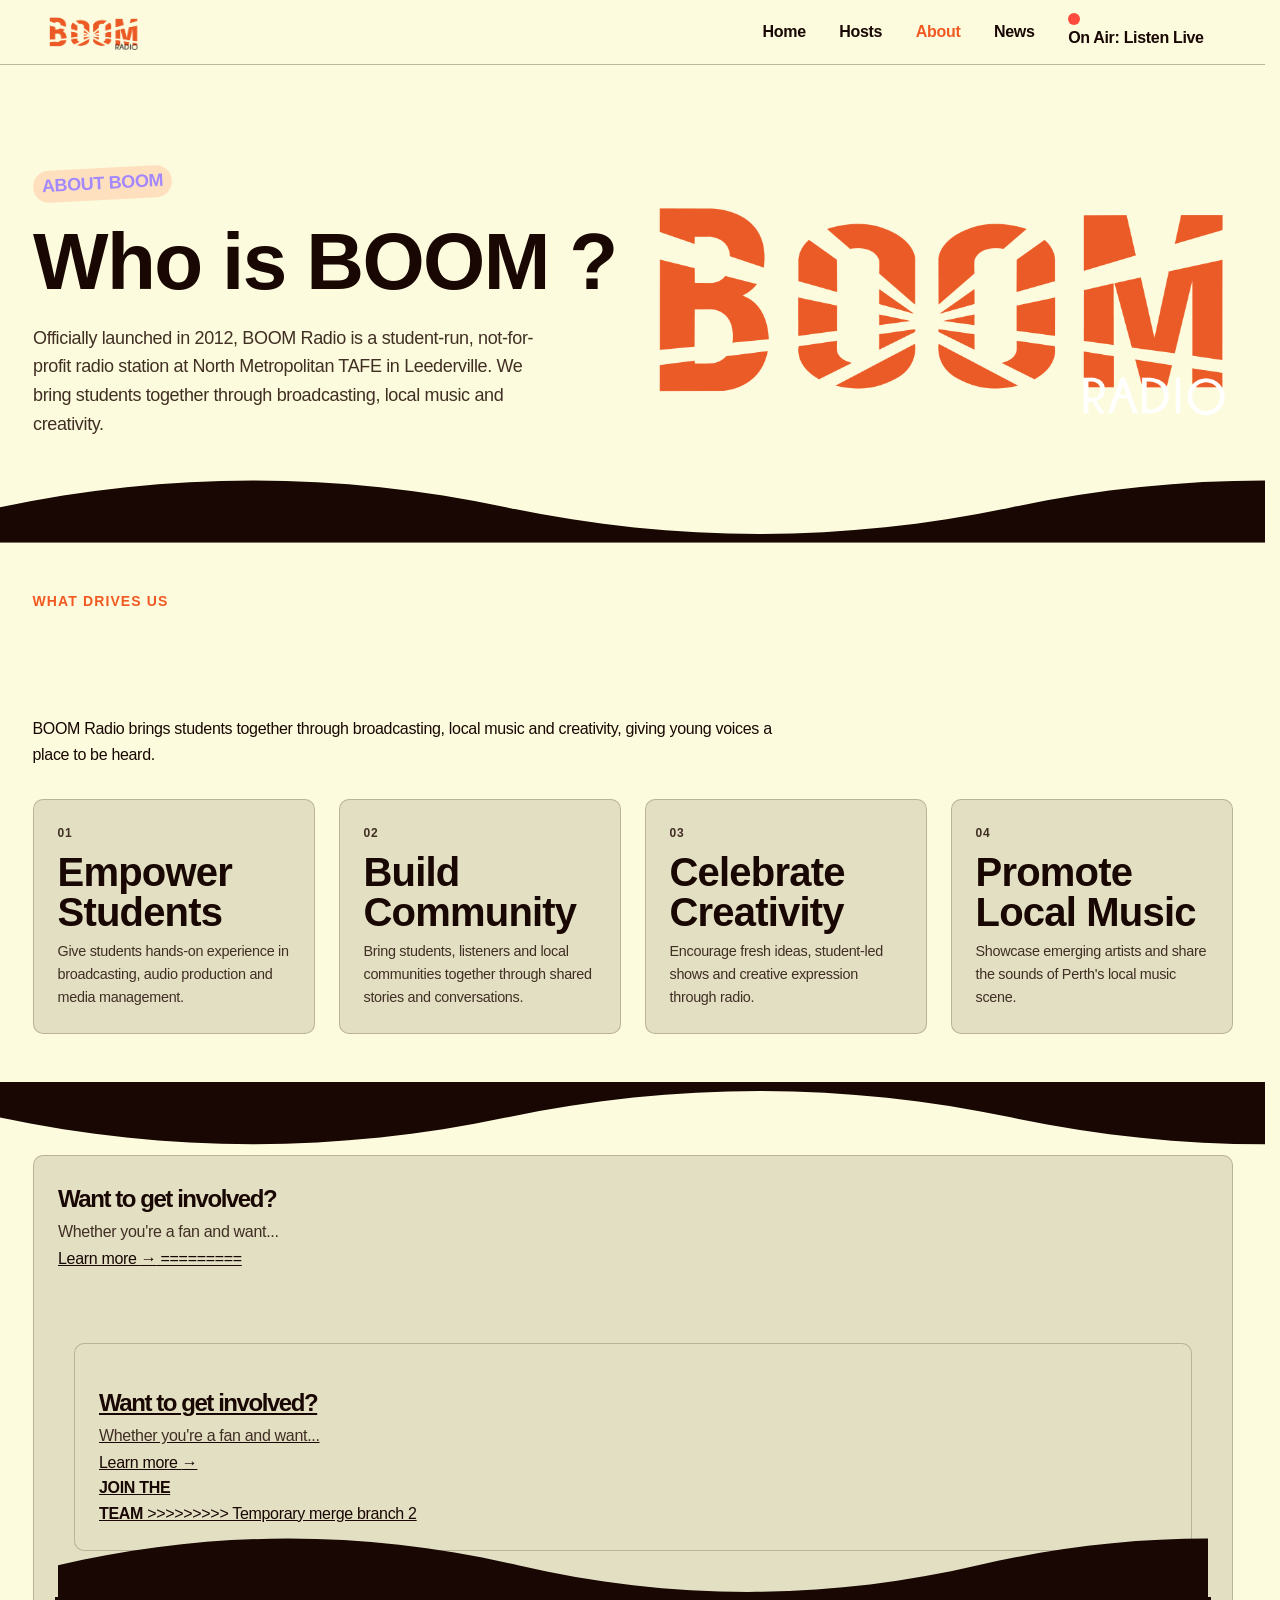
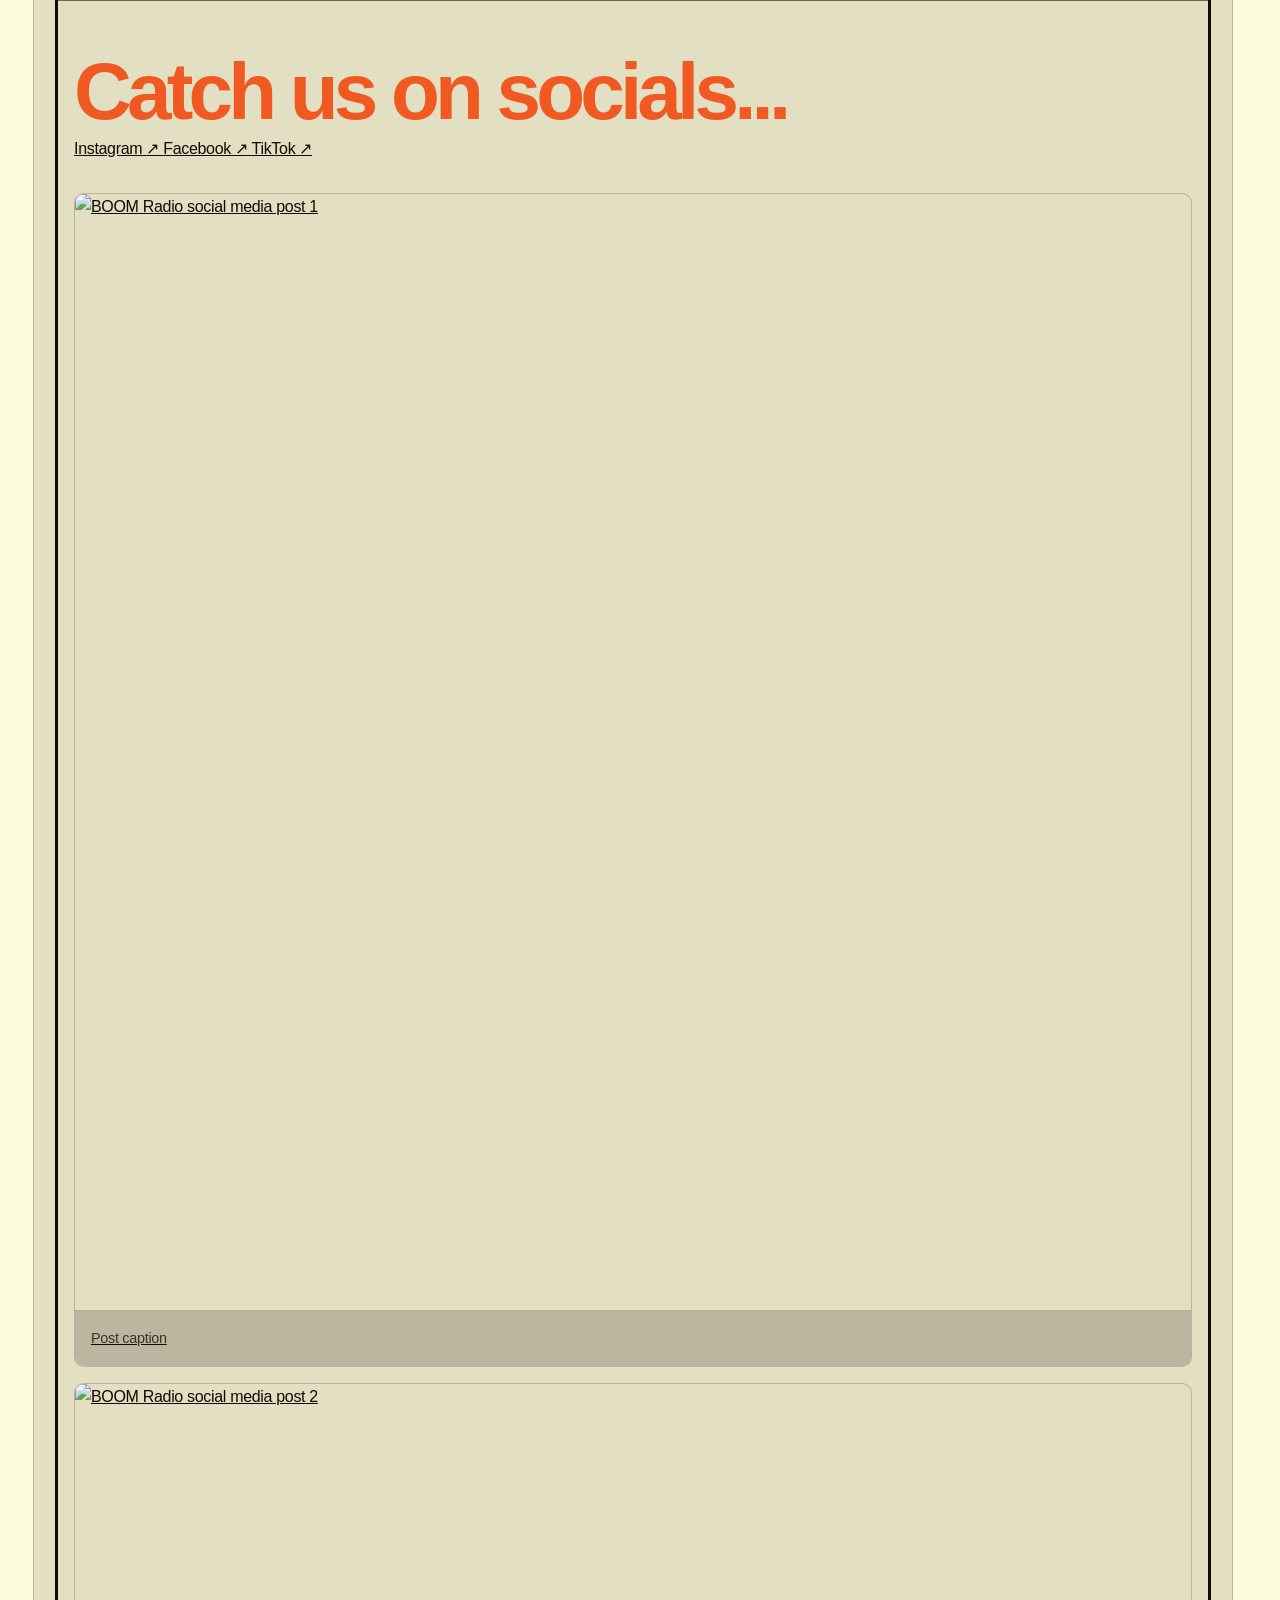
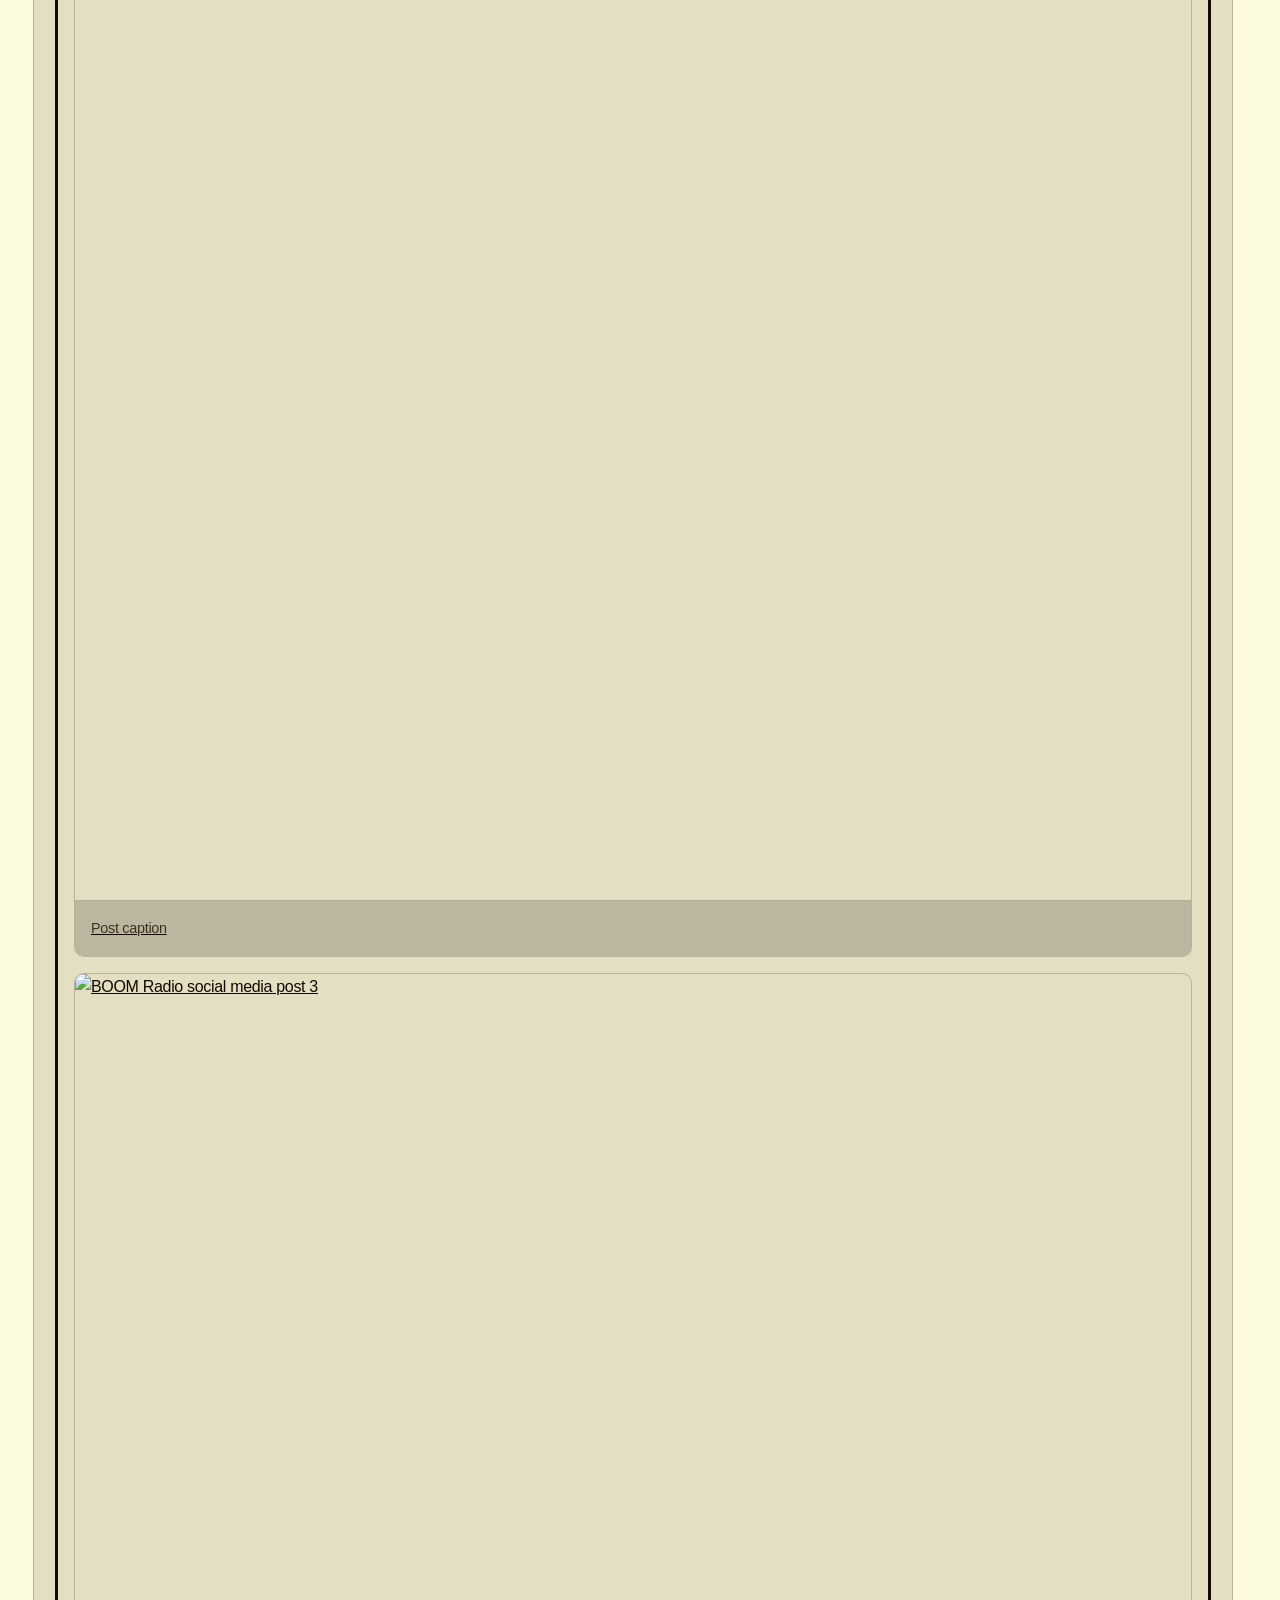
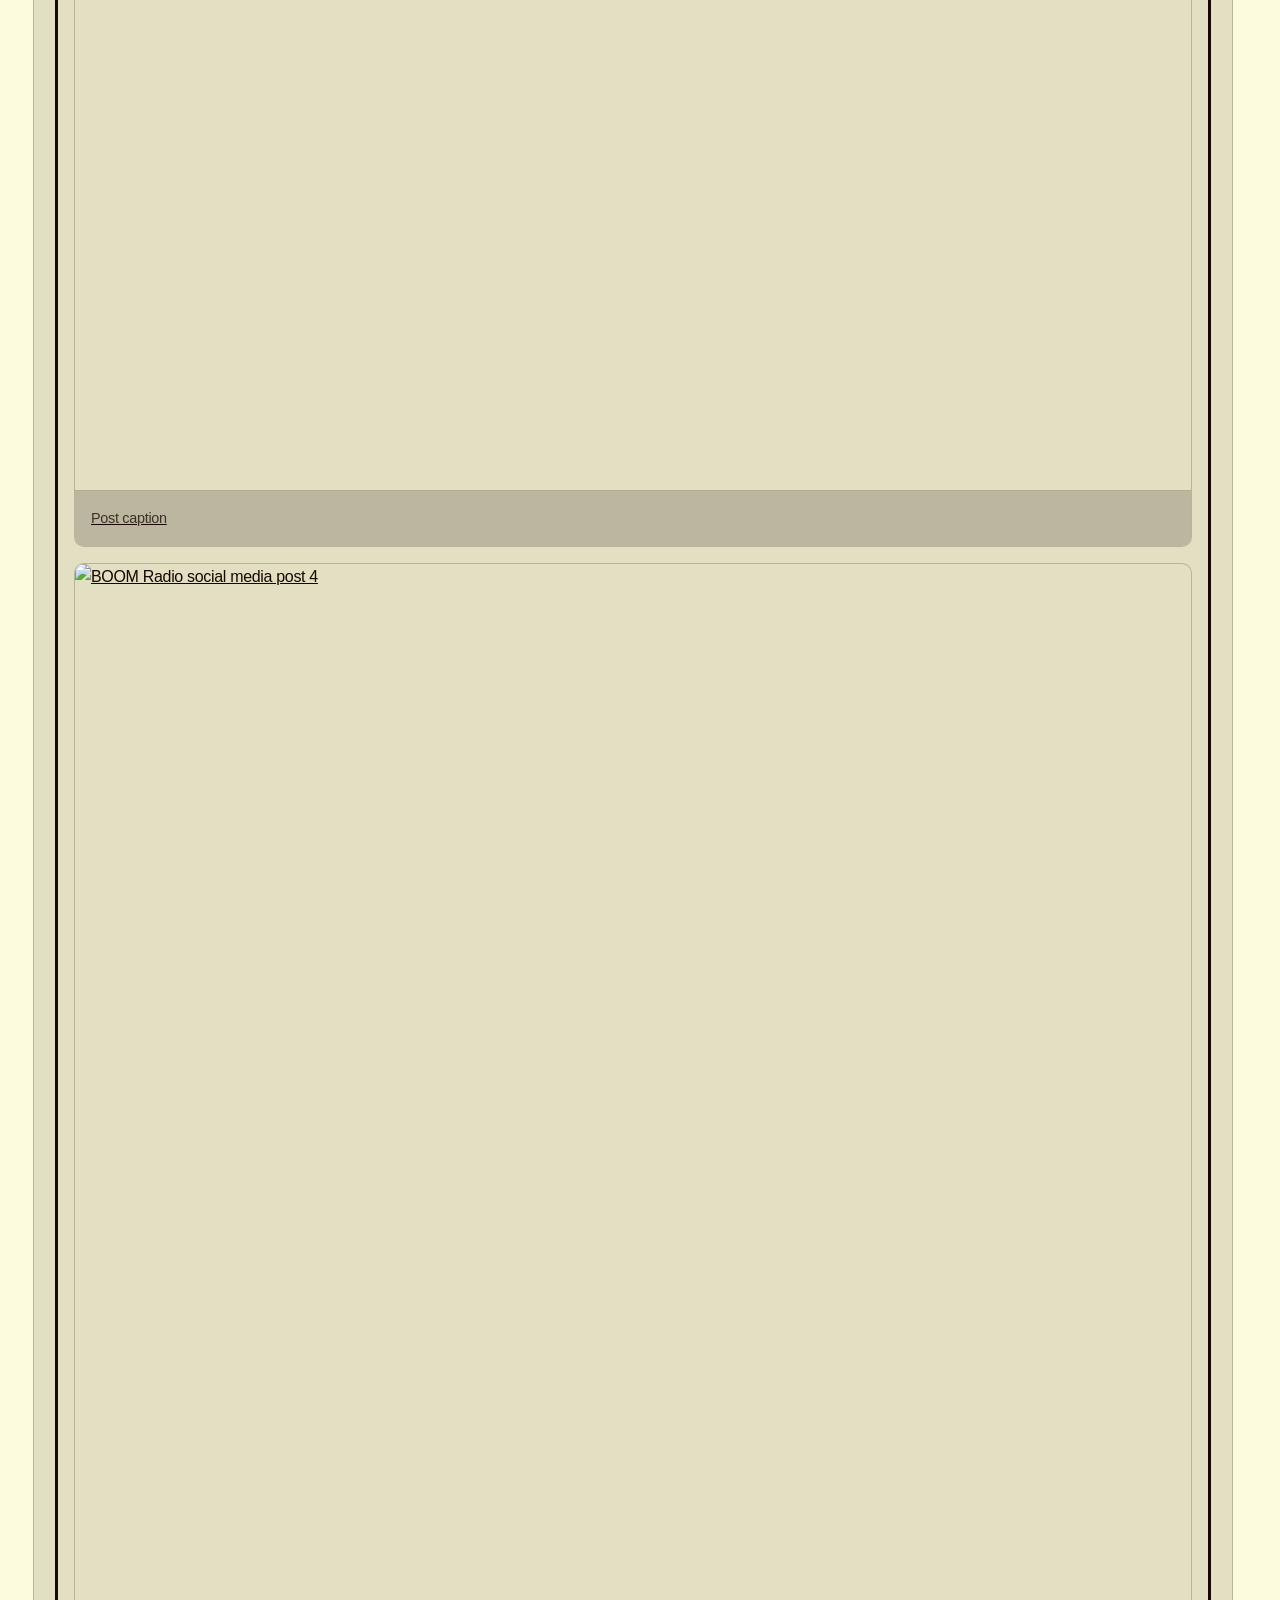
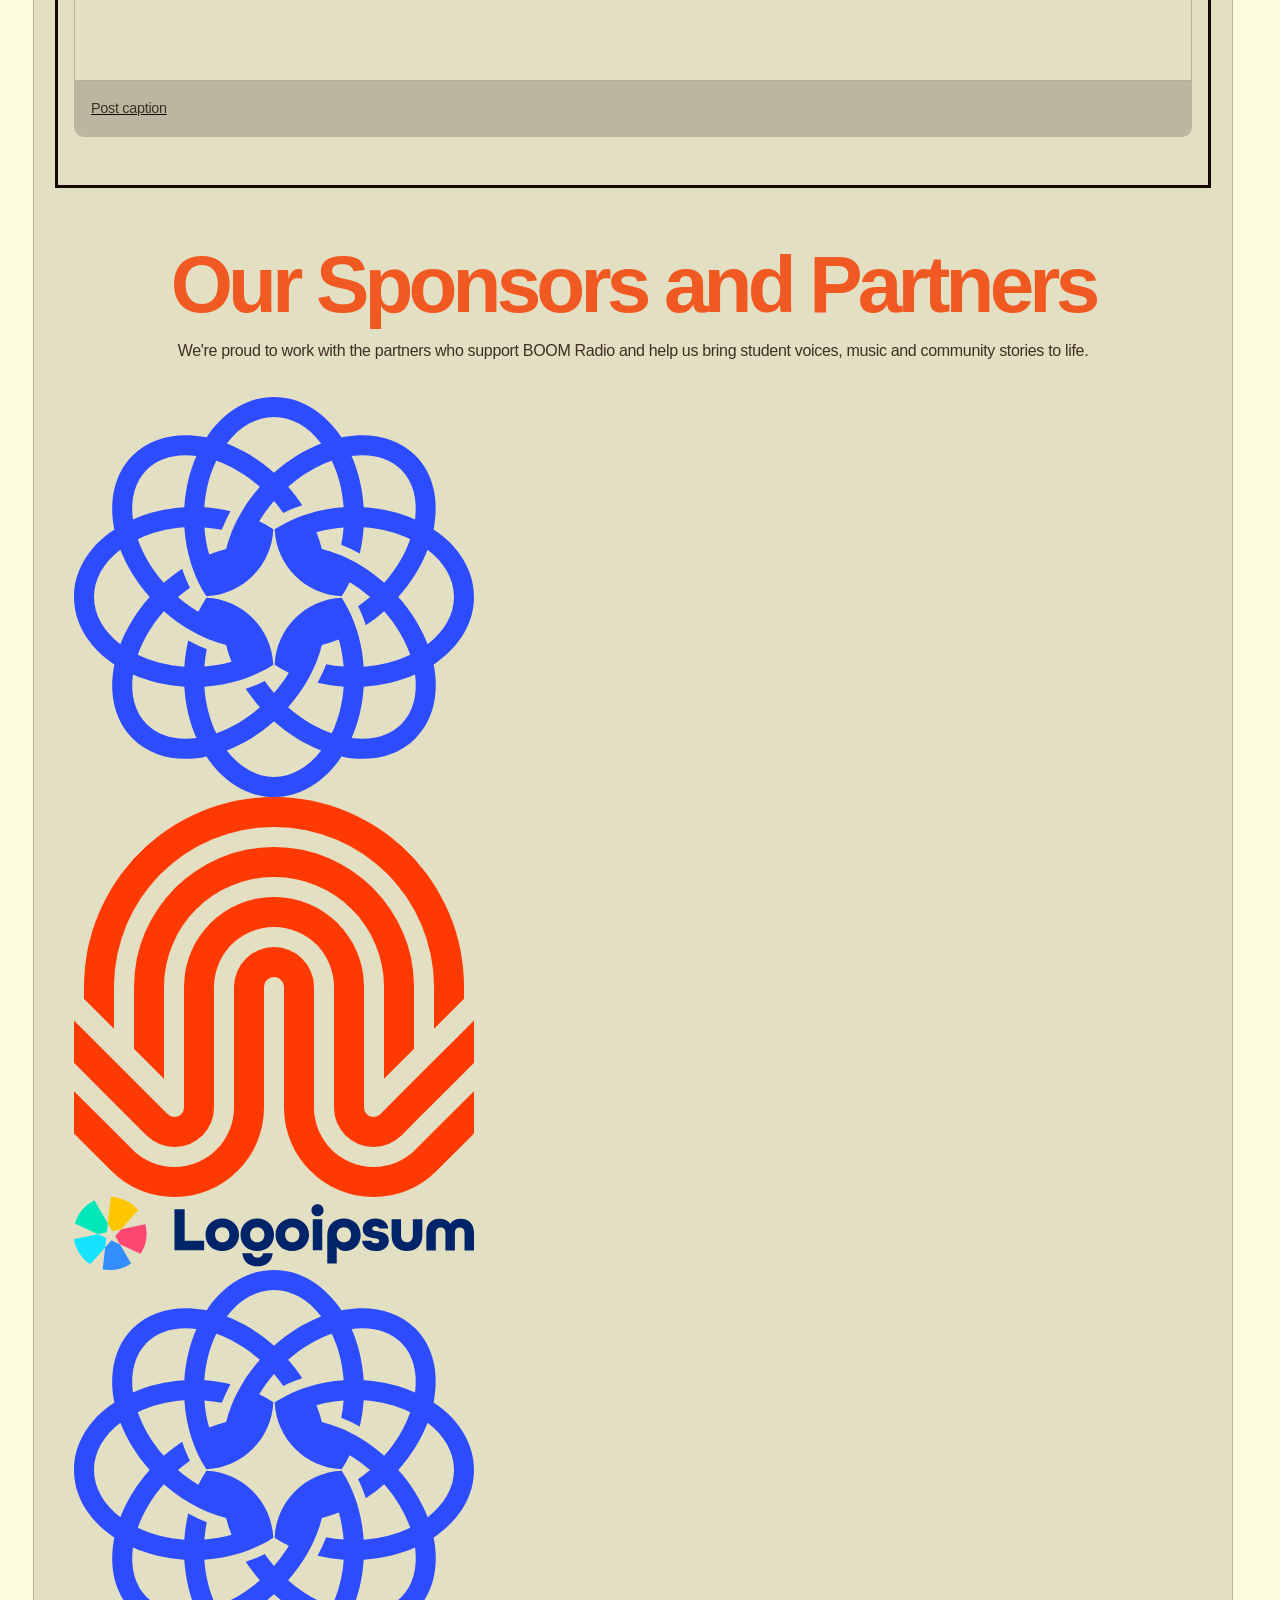
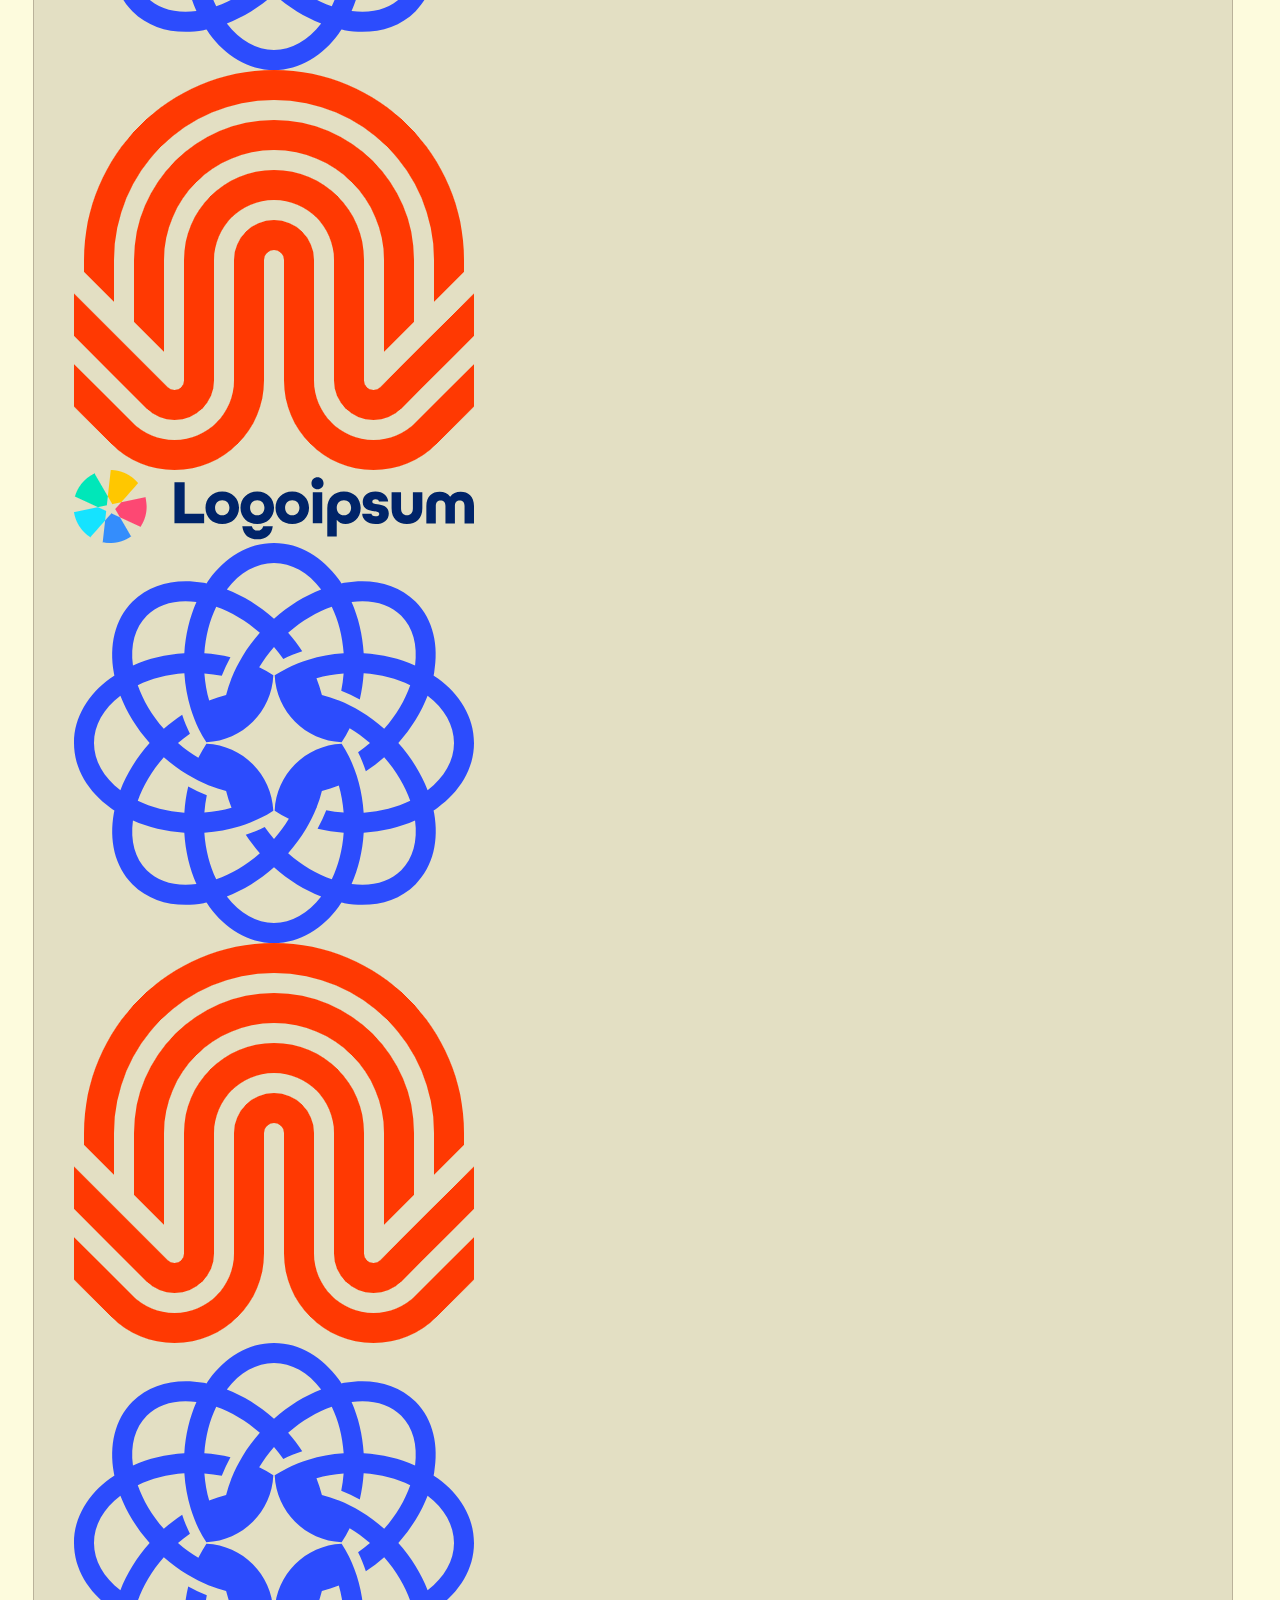
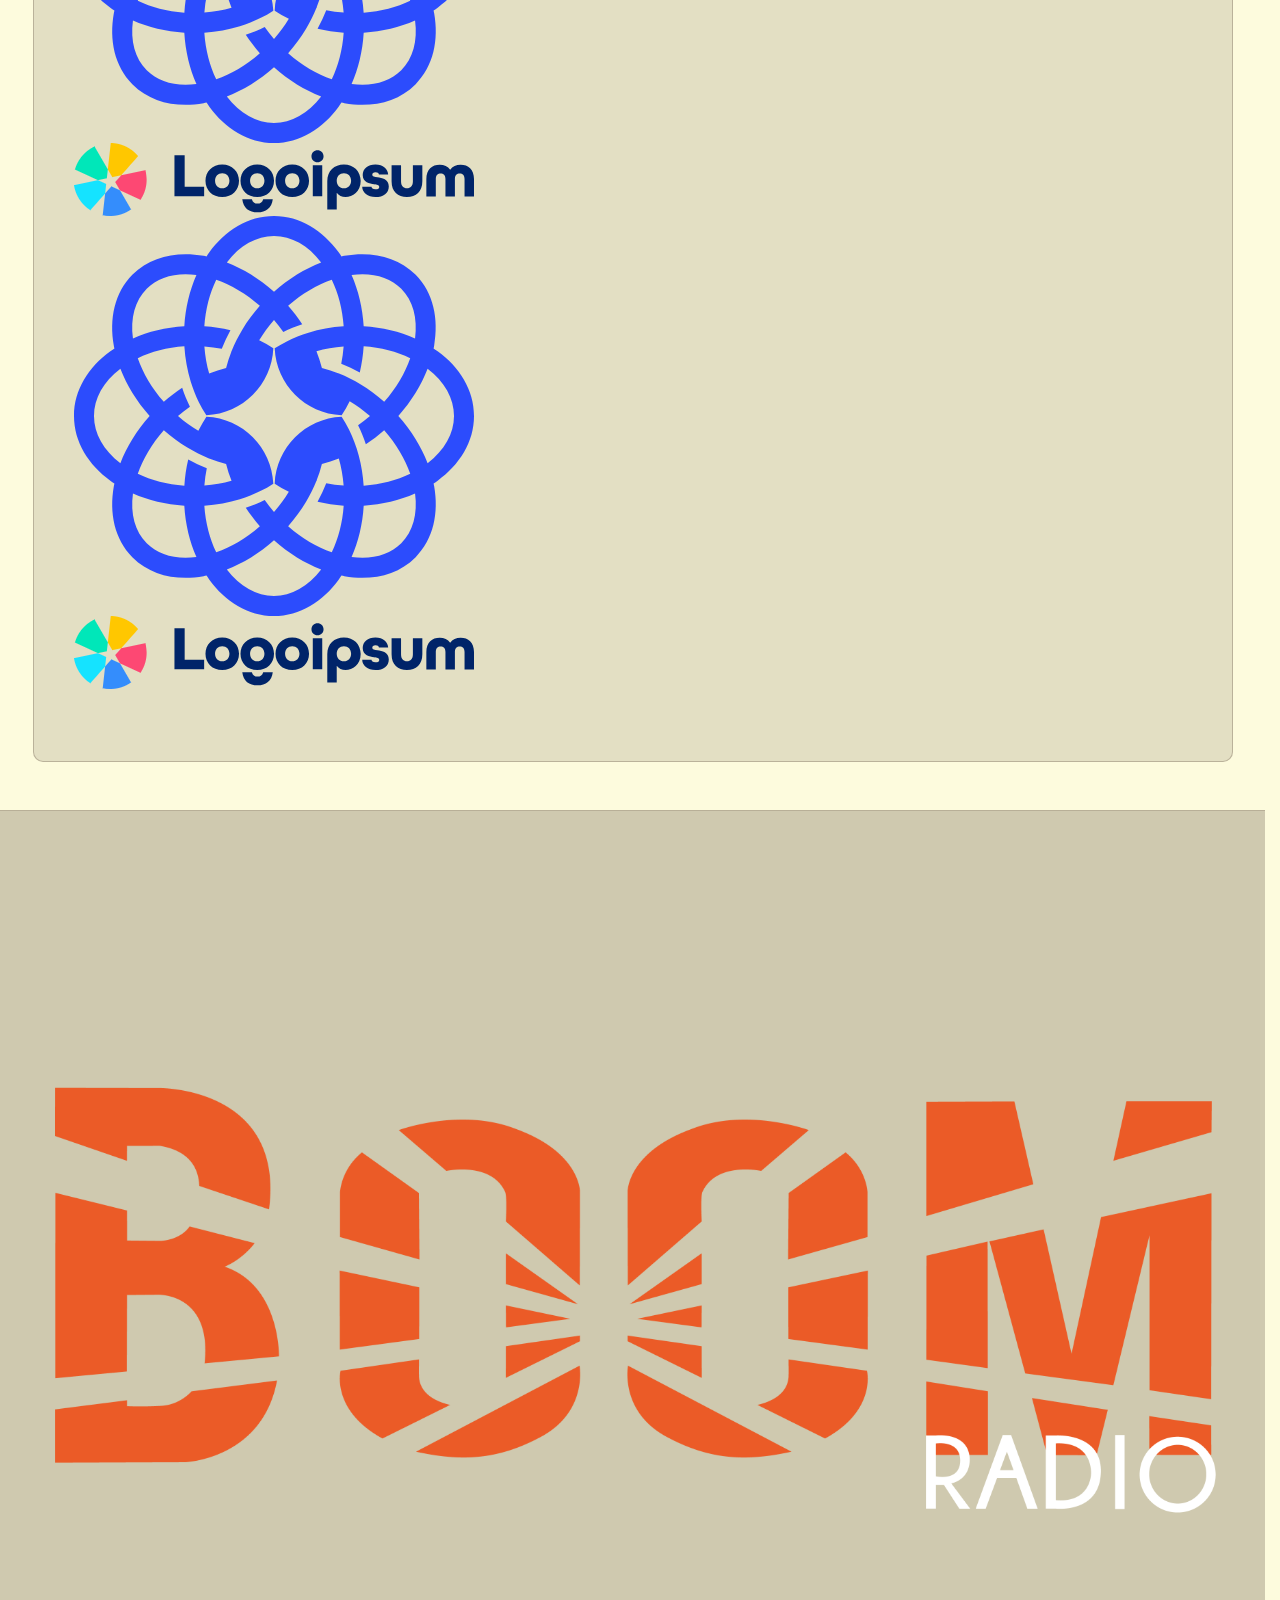
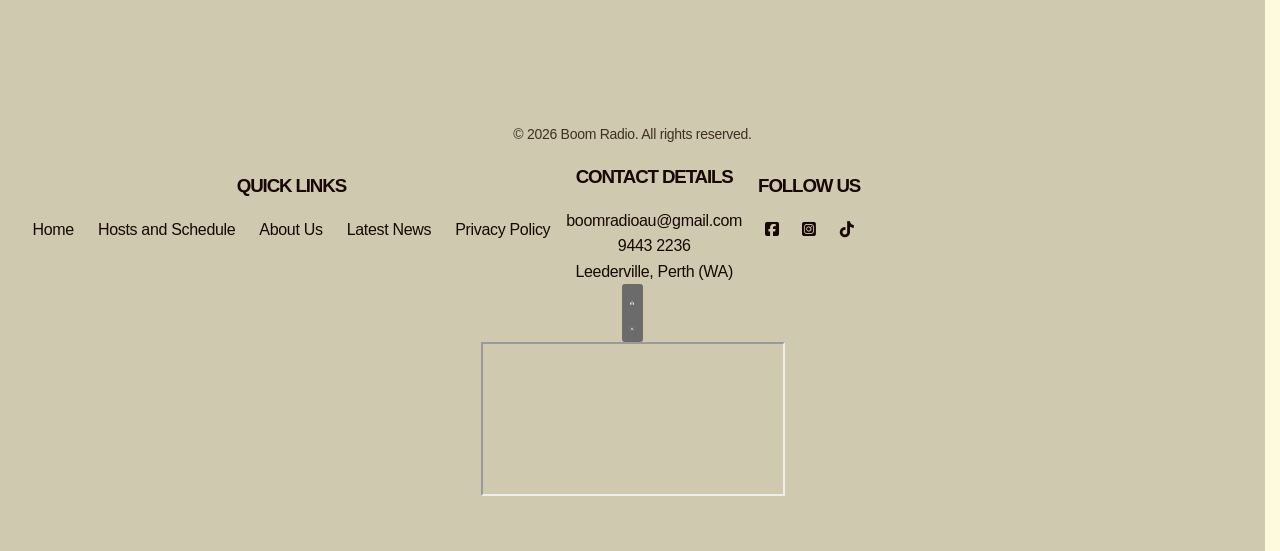
==== about.html @ 34b69731 "Merge branch 'Main-Nita' of https://github.com/Boom-Radio/Boom-Radio into Main-Nita" ====
<!DOCTYPE html>
<html lang="en">

<head>
    <meta charset="UTF-8">
    <meta name="viewport" content="width=device-width, initial-scale=1.0">
    <link rel="stylesheet" href="css/reset.css">
    <link rel="stylesheet" href="css/core.css">
    <link rel="stylesheet" href="https://cdnjs.cloudflare.com/ajax/libs/font-awesome/6.5.2/css/all.min.css" />


    <link rel="stylesheet" href="css/components/header-nav.css">
    <link rel="stylesheet" href="css/components/hero-split.css">
    <link rel="stylesheet" href="css/components/data-display.css">
    <link rel="stylesheet" href="css/components/gallery.css">
    <link rel="stylesheet" href="css/components/site-footer.css">
    <link rel="stylesheet" href="css/components/badge.css">

    <link rel="stylesheet" href="css/custom.css">
    <title>BOOM Radio</title>
</head>

<body>
    <header class="site-header drawer-right">
        <div class="site-header__inner container">
            <a href="index.html" class="site-header__brand">
                <img src="img/boom-black.png" alt="Site Logo">
            </a>
            <button type="button" class="site-header__toggle" popovertarget="site-nav" aria-label="Menu">
                <span aria-hidden="true">☰</span>
                <span class="visually-hidden">Menu</span>
            </button>
            <nav id="site-nav" class="site-nav" popover aria-label="Main navigation">
                <a href="index.html" class="site-nav__link">Home</a>
                <a href="schedule.html" class="site-nav__link">Hosts</a>
                <a href="about.html" class="site-nav__link active">About</a>
                <a href="#" class="site-nav__link">News</a>
                <a href="#radio" class="site-nav__link btn-general btn-cta open-radio"><span class="dot"></span>On Air: Listen Live</a>
            </nav>
        </div>
    </header>
    <main id="main">

        <!-- About BOOM: Hero Section -->
        <section id="top" class="hero-split hero-split--reverse container" aria-labelledby="hero-title">
            <div class="hero-split__media">
                <img src="img/boom-white.png" alt="BOOM Radio logo" class="hero-split__image" decoding="async"
                    fetchpriority="high">
            </div>
            <div class="hero-split__content">
                <span class="badge badge--accent badge--pill festival-kicker">ABOUT BOOM</span>
                <h1 id="hero-title" class="hero-split__title">
                    Who is <span>BOOM</span> ?
                </h1>
                <p class="hero-split__subtitle">
                    Officially launched in 2012, BOOM Radio is a
                    student-run, not-for-profit radio station at North
                    Metropolitan TAFE in Leederville. We bring students
                    together through broadcasting, local music and creativity.
                </p>
            </div>
        </section>
        <!-- value section -->
        <section class="section  mission-section section-wave" aria-labelledby="mission-title">
            <div class="container">

                <header class="section-header stack">
                    <span class="section-header__eyebrow">What drives us</span>
                    <h2 id="mission-title" class="section-header__title">
                        Our Mission. . . . . . .
                    </h2>
                    <p>
                        BOOM Radio brings students together through broadcasting,
                        local music and creativity, giving young voices a place to be heard.
                    </p>
                </header>

                <div class="grid" style="--col-count: 1; --col-count-lg: 4;">

                    <article class="stat-card">
                        <h3 class="stat-card__label">01</h3>
                        <p class="stat-card__value">Empower Students</p>
                        <p class="stat-card__sub">
                            Give students hands-on experience in broadcasting,
                            audio production and media management.
                        </p>
                    </article>

                    <article class="stat-card">
                        <h3 class="stat-card__label">02 </h3>
                        <p class="stat-card__value">Build Community</p>
                        <p class="stat-card__sub">
                            Bring students, listeners and local communities together
                            through shared stories and conversations.
                        </p>
                    </article>

                    <article class="stat-card">
                        <h3 class="stat-card__label">03</h3>
                        <p class="stat-card__value">Celebrate Creativity</p>
                        <p class="stat-card__sub">
                            Encourage fresh ideas, student-led shows and creative
                            expression through radio.
                        </p>
                    </article>

                    <article class="stat-card">
                        <h3 class="stat-card__label">04</h3>
                        <p class="stat-card__value">Promote Local Music</p>
                        <p class="stat-card__sub">
                            Showcase emerging artists and share the sounds
                            of Perth's local music scene.
                        </p>
                    </article>

                </div>
            </div>
        </section>

        <!-- Get Involved Section -->
<<<<<<<<< Temporary merge branch 1
    <section class="container section get-involved-section">
        <ul class="grid" style="--col-count: 1;">
            <li class="card stack get-involved">
                <div>
                    <h2>Want to get involved?</h2>
                    <p>Whether you're a fan and want...</p>
    
                    <a href="#" class="btn-general btn-bg-dark">
                        Learn more <span class="arrow" aria-hidden="true">→</span>
=========
        <section class="container section get-involved-section">
            <ul class="grid" style="--col-count: 1;">
                <li class="card stack get-involved">
                    <div>
                        <h2>Want to get involved?</h2>
                        <p>Whether you're a fan and want...</p>

                        <a href="https://www.northmetrotafe.wa.edu.au/courses/diploma-screen-and-media-broadcast-radio-and-podcasting" target="blank" class="btn-general btn-bg-dark">
                            Learn more <span class="arrow" aria-hidden="true">→</span>
                        </a>
                    </div>

                    <a href="#" class="btn-general get-involved get-involved__circle">
                        <strong>JOIN THE<br>TEAM</strong>
>>>>>>>>> Temporary merge branch 2
                    </a>
                </li>
            </ul>
        </section>
        <!-- Social Media Section -->
        <section class="section social-section section-wave section-wave--top-only" aria-labelledby="social-title">
            <div class="container">

                <header class="section-header social-section__header">

                    <h2 id="social-title" class="section-header__title">
                        Catch us on socials...
                    </h2>

                    <nav class="social-section__links" aria-label="Follow BOOM Radio">
                        <a href="#" class="social-section__link">
                            Instagram <span aria-hidden="true">↗</span>
                        </a>

                        <a href="#" class="social-section__link">
                            Facebook <span aria-hidden="true">↗</span>
                        </a>

                        <a href="#" class="social-section__link">
                            TikTok <span aria-hidden="true">↗</span>
                        </a>
                    </nav>
                </header>

                <div class="media-gallery social-section__grid">

                    <a href="#" class="media-gallery__item social-card">
                        <div class="media-gallery__frame media-gallery__frame--square">
                            <img class="media-gallery__image" src="img/social/post-1.jpg"
                                alt="BOOM Radio social media post 1">
                        </div>
                        <span class="media-gallery__caption">Post caption</span>
                    </a>

                    <a href="#" class="media-gallery__item social-card">
                        <div class="media-gallery__frame media-gallery__frame--square">
                            <img class="media-gallery__image" src="img/social/post-2.jpg"
                                alt="BOOM Radio social media post 2">
                        </div>
                        <span class="media-gallery__caption">Post caption</span>
                    </a>

                    <a href="#" class="media-gallery__item social-card">
                        <div class="media-gallery__frame media-gallery__frame--square">
                            <img class="media-gallery__image" src="img/social/post-3.jpg"
                                alt="BOOM Radio social media post 3">
                        </div>
                        <span class="media-gallery__caption">Post caption</span>
                    </a>

                    <a href="#" class="media-gallery__item social-card">
                        <div class="media-gallery__frame media-gallery__frame--square">
                            <img class="media-gallery__image" src="img/social/post-4.jpg"
                                alt="BOOM Radio social media post 4">
                        </div>
                        <span class="media-gallery__caption">Post caption</span>
                    </a>

                </div>

            </div>
        </section>



        <!-- SPONSER LOGOS -->

        <section class="sponsors-section section">
            <div class="container stack">

                <header class="section-header stack text-center">
                    <span class="section-header__eyebrow"></span>
                    <h2 class="section-header__title">Our Sponsors and Partners</h2>
                    <p>We're proud to work with the partners who support BOOM Radio and help us bring student voices,
                        music and community
                        stories to life.</p>
                </header>

                <div class="sponsors-track">
                    <div class="sponsors-track__inner">

                        <div class="sponsors-logo">
                            <img src="img/logo1.png" alt="Sponsor 1">
                        </div>

                        <div class="sponsors-logo">
                            <img src="img/logo2.png" alt="Sponsor 2">
                        </div>

                        <div class="sponsors-logo">
                            <img src="img/logo3.png" alt="Sponsor 3">
                        </div>

                        <div class="sponsors-logo">
                            <img src="img/logo1.png" alt="Sponsor 4">
                        </div>

                        <div class="sponsors-logo">
                            <img src="img/logo2.png" alt="Sponsor 5">
                        </div>
                        <div class="sponsors-logo">
                            <img src="img/logo3.png" alt="Sponsor 6">
                        </div>

                        <div class="sponsors-logo">
                            <img src="img/logo1.png" alt="Sponsor 1">
                        </div>

                        <div class="sponsors-logo">
                            <img src="img/logo2.png" alt="Sponsor 2">
                        </div>

                        <div class="sponsors-logo">
                            <img src="img/logo1.png" alt="Sponsor 3">
                        </div>

                        <div class="sponsors-logo">
                            <img src="img/logo3.png" alt="Sponsor 4">
                        </div>

                        <div class="sponsors-logo">
                            <img src="img/logo1.png" alt="Sponsor 5">
                        </div>
                        <div class="sponsors-logo">
                            <img src="img/logo3.png" alt="Sponsor 6">
                        </div>



                    </div>
                </div>


            </div>
        </section>


    </main>

    <footer class="site-footer">
        <div class="container site-footer__content cluster">
            <section class="footer-block stack">
                <img class="site-footer__logo" src="img/boom-white.png" alt="Site logo">
                <p class="site-footer__copyright">&copy; 2026 Boom Radio. All rights reserved.</p>
            </section>
            <section class="footer-block stack">
                <h3>QUICK LINKS</h3>
                <nav class="site-footer__nav" aria-labelledby="Footer navigation">
                    <a href="#">Home</a>
                    <a href="#">Hosts and Schedule</a>
                    <a href="#">About Us</a>
                    <a href="#">Latest News</a>
                    <a href="#">Privacy Policy</a>
                </nav>
            </section>
            <article class="footer-block stack">
                <h3>CONTACT DETAILS</h3>
                <section class="contact">
                    <p>boomradioau@gmail.com</p>
                    <p>9443 2236</p>
                    <p>Leederville, Perth (WA)</p>
                </section>
            </article>
            <section class="footer-block stack">
                <h3>FOLLOW US</h3>
                <nav class="site-footer__nav" aria-label="Footer navigation">
                    <a href="#"><i class="fa-brands fa-square-facebook"></i></a>

                    <a href="#"><i class="fa-brands fa-square-instagram"></i></a>
                    <a href="#"><i class="fa-brands fa-tiktok"></i></a>
                </nav>
            </section>
            
        </div>
        <button id="radio-toggle" type="button" aria-label="Open radio player" aria-expanded="false"
            aria-controls="radio-panel">
            <svg class="icon-headphones" viewBox="0 0 24 24" fill="none" stroke="currentColor" stroke-width="2.5"
                stroke-linecap="round" stroke-linejoin="round" aria-hidden="true">
                <path d="M4 15v-3a8 8 0 0 1 16 0v3" />
                <rect x="3" y="14" width="4" height="7" rx="1.5" fill="currentColor" />
                <rect x="17" y="14" width="4" height="7" rx="1.5" fill="currentColor" />
            </svg>
            <svg class="icon-close" viewBox="0 0 24 24" fill="none" stroke="currentColor" stroke-width="3"
                stroke-linecap="round" aria-hidden="true">
                <path d="M6 6l12 12M18 6L6 18" />
            </svg>
        </button>
        
        <div id="radio-panel" aria-hidden="true">
            <iframe data-src="https://tunein.com/embed/player/s195836/?autoplay=true" title="BOOM Radio live player"
                allow="autoplay"></iframe>
        </div>
      
    </footer>
    <script src="js/carousel-arrow-addon.js"></script>
    <script src="js/radio.js"></script>
</body>

</html>
---- css/core.css ----
/*
  NOTE ON LAYER ORDER: the @layer declaration lives in reset.css, which
  is always linked first. It is not repeated here - repeating it is a
  silent no-op that creates confusion about which file is authoritative.

  core.css includes:
  - theme tokens
  - layout primitives (the systems that arrange the page: .container,
    .grid, .stack, .cluster, etc.)
  - a small set of default core patterns
  - utilities: small, atomic, single-property helper classes
    (.text-muted, .justify-center, .divider, etc.) - see the @layer
    utilities comment further down for why these are split out from
    layout rather than grouped with it.

  reset.css also contributes to the utilities layer (:focus-visible,
  .visually-hidden) - both merge into one layer regardless of which
  file declares them. Specialized modules stay in css/components/.
*/


/* =====================
   Tokens and theme defaults
   ===================== */
@layer tokens {
  :root {
    color-scheme: dark;
    --color-bg: #020617;
    --color-text: #e5e7eb;
    --color-accent-seed: #8b5cf6;
    --color-accent-default: color-mix(in oklab, var(--color-accent-seed) 82%, var(--color-bg) 18%);
    --color-accent: var(--color-accent-default);
    --color-on-accent: var(--color-text);
    /* --color-accent, mixed toward the page background, reads well as
       a fill but fails contrast as text (as low as 2.2:1 measured on
       the default dark theme). This variant is for exactly that case:
       accent-colored TEXT on a surface (.text-accent, active/selected
       states, badge labels). Never use it as a background fill;
       --color-accent already covers that and pairs correctly with
       --color-on-accent.

       light-dark() rather than one fixed mix, because "lighten the
       seed for contrast" only works on a dark theme - on a light
       theme (color-scheme: light, as every customised site in this
       project sets) the surface is already light, so the SAME mix
       toward white gets less readable, not more (measured as low as
       1.2:1 on a light site theme). A light theme needs the opposite
       adjustment: darken the seed instead. Each branch is verified at
       >=6:1 against every theme (default + all 5 site themes) tested
       when this was added - comfortable margin above the 4.5:1 floor,
       not a bare pass.

       light-dark() is Baseline: Newly available (shipped everywhere
       since May 2024, not yet Widely available), an exception to this
       framework's usual Widely-available bar for core tokens - see
       docs/index.html's browser support policy. Accepted here because
       an unsupporting browser's fallback is harmless: the custom
       property's invalid value resolves to the inherited text color
       instead, which is always legible, just without the extra
       light/dark-aware contrast boost. */
    --color-accent-text: light-dark(
      color-mix(in oklab, var(--color-accent-seed) 75%, black 25%),
      color-mix(in oklab, var(--color-accent-seed) 75%, white 25%)
    );
    /* Semantic status colours - override in custom.css if needed */
    --color-error:   #fca5a5;
    --color-success: #86efac;
    --color-warning: #fde68a;
    --color-info:    #93c5fd;

    --color-surface: color-mix(in oklab, var(--color-bg) 90%, var(--color-text) 10%);
    --color-elevated: color-mix(in oklab, var(--color-bg) 82%, var(--color-text) 18%);
    /* 80%, not the original 65% - measured against the two darkest
       surfaces this is actually used as text on: --color-elevated
       (footers, badges) and .media-gallery__caption's own darker
       color-mix(surface, black) background. 65% passed the default
       dark palette against --color-elevated (4.60:1) but fell short
       everywhere else - as low as 3.76:1 against the caption
       background on a customised site theme, against a 4.5:1 floor.
       80% clears BOTH backgrounds on the default palette and every
       customised site theme (4.86 the closest margin, 9.05 the most). */
    --color-muted: color-mix(in oklab, var(--color-text) 80%, var(--color-bg));
    --color-border: color-mix(in oklab, var(--color-surface) 70%, var(--color-text) 18%);
    --color-border-strong: color-mix(in oklab, var(--color-surface) 45%, var(--color-text) 35%);
    --color-hover: color-mix(in oklab, var(--color-bg) 60%, var(--color-accent));
    --color-backdrop: rgb(0 0 0 / 0.85);

    --shadow-elevated: 0 12px 36px color-mix(in oklab, var(--color-bg) 50%, transparent);

    --container-max: 1200px;
    --content-max: 70ch;

    --nav-height: 64px;

    --space-unit: 0.25rem;
    --space-2: calc(var(--space-unit) * 2);
    --space-4: calc(var(--space-unit) * 4);
    --space-6: calc(var(--space-unit) * 6);
    --space-8: calc(var(--space-unit) * 8);
    --space-12: calc(var(--space-unit) * 12);
    --space-16: calc(var(--space-unit) * 16);
    --space-24: calc(var(--space-unit) * 24);

    /*
      TYPOGRAPHY

      Plain rem literals from a small, fixed set below - not a
      --text-xs/sm/md/lg/xl token family. See docs/index.html's
      Conventions section for why. Fluid clamp() display headings
      match the ones already used in hero.css, so the two stay
      consistent with each other.

        0.75rem   badges, captions, table meta
        0.9rem    secondary text, form help, errors
        1rem      body copy
        1.125rem  card titles
        1.375rem  panel and drawer headings
        1.5rem    footer and nav brand
        1.75rem / 2.5rem / 3rem   display sizes
    */

    /*
      FUTURE (CSS-only, blocked on support) - text-box-trim
      Engines:  all three shipped - Chrome/Edge 133+, Safari 18.2+,
                Firefox 154+. Global 84%. Checked 2026-08-21.
      Blocked on: user adoption, not implementation. Firefox 154 is
                recent enough that real-world coverage is still
                climbing, and this changes vertical rhythm, so
                supporting and non-supporting browsers would space
                headings differently while it settles.
      What it buys: removes the font's built-in half-leading above and
                below a heading, so the gap you set in a .stack is the
                gap you actually see. Right now every heading carries
                invisible padding that varies by font, which is why
                heading spacing needs eyeballing per component.
      Ship when: Firefox 154 has been out long enough that the split
                stops being visible in class. Purely cosmetic, so it
                can go in without a fallback whenever you decide.

        :is(h1, h2, h3, .card__title, .subsection-title) {
          text-box-trim: trim-both;
          text-box-edge: cap alphabetic;
        }
    */

    --max-w-narrow: 800px;

    --radius: 8px;
    --radius-lg: 16px;

    --transition-fast: 0.2s ease;
    --transition-base: 0.3s ease;
  }
}


@layer layout {
  body {
    background-color: var(--color-bg);
    color: var(--color-text);
    min-height: 100vh;
    display: flex;
    flex-direction: column;
  }

  /* Direct child only - the docs site nests its <main> inside .shell,
     which already sizes itself via grid. This only ever touches the
     plain header/main/footer page shape. */
  body > main {
    flex: 1 0 auto;
  }

  .container {
    width: min(100% - 2rem, var(--container-max));
    margin-inline: auto;
  }

  .section {
    padding-block: var(--space-12);
  }

  /* Cancels .section's top padding for a section that follows another
     section with no visual gap wanted (e.g. immediately after a hero,
     or a two-part page intro split across two .section blocks). Only
     the top is flush - .section's bottom padding is untouched, so the
     next section down still gets normal breathing room. */
  .section--flush-start {
    padding-block-start: 0;
  }

  section {
    scroll-margin-block-start: calc(var(--nav-height) + 1rem);
  }

  /* -----------------------------------------------------------------
     GRID PRIMITIVE

     Two coexisting APIs, both passed in from the HTML as inline
     custom properties:

       --col-count / -md / -lg   a number of equal-width columns
       --col-widths / -md / -lg  a full grid-template-columns value
                                 for columns of differing widths

     At any one breakpoint --col-widths* wins over --col-count*.
     Each breakpoint builds its own complete --col-layout-* value; if
     neither token is set for that breakpoint the variable resolves to
     the guaranteed-invalid value, so var() falls through to the next
     breakpoint down. A breakpoint's own layout therefore always beats
     a smaller breakpoint's, whichever tokens happen to be set.
  ----------------------------------------------------------------- */
  .grid {
    list-style: none;
    padding: 0;
    --col-layout: var(
      --col-widths,
      repeat(var(--col-count, 1), minmax(0, 1fr))
    );
    --col-layout-md: var(
      --col-widths-md,
      repeat(var(--col-count-md), minmax(0, 1fr))
    );
    --col-layout-lg: var(
      --col-widths-lg,
      repeat(var(--col-count-lg), minmax(0, 1fr))
    );

    display: grid;
    gap: var(--grid-gap, var(--space-6));
    grid-template-columns: var(--col-layout);
  }

  @media (min-width: 768px) {
    .grid {
      grid-template-columns: var(--col-layout-md, var(--col-layout));
    }
  }

  @media (min-width: 1024px) {
    .grid {
      grid-template-columns: var(--col-layout-lg, var(--col-layout-md, var(--col-layout)));
    }
  }

  .auto-grid {
    list-style: none;
    padding: 0;
    --min: 18rem;
    display: grid;
    gap: var(--grid-gap, var(--space-6));
    grid-template-columns: repeat(auto-fit, minmax(min(100%, var(--min)), 1fr));
  }

  .stack > * + * {
    margin-block-start: var(--stack-space, var(--space-4));
  }

  .cluster {
    list-style: none;
    padding: 0;
    display: flex;
    flex-wrap: wrap;
    gap: var(--cluster-gap, var(--space-4));
    align-items: center;
  }

  .cluster--between {
    justify-content: space-between;
  }

  .cluster--end {
    justify-content: flex-end;
  }

  .auto-grid--sm {
    --min: 16rem;
  }
}


@layer components {
  .skip-link {
    position: absolute;
    top: var(--space-4);
    left: var(--space-4);
    z-index: 300;
    padding: 0.75rem 1rem;
    border-radius: var(--radius);
    background: var(--color-accent);
    color: var(--color-on-accent);
    text-decoration: none;
    transform: translateY(-200%);
    transition: transform var(--transition-fast);
  }

  .skip-link:focus {
    transform: translateY(0);
  }

  .btn {
    display: inline-flex;
    align-items: center;
    justify-content: center;
    padding: 0.75rem 1.25rem;
    border: 2px solid transparent;
    border-radius: var(--radius);
    text-decoration: none;
    font-weight: 600;
    cursor: pointer;
    /* Named explicitly rather than "transition: var(--transition-fast)"
       (shorthand for transition-property: all) - a future style added
       to a hover/active/disabled state (padding, width, whatever)
       would otherwise animate silently, whether that was wanted or
       not. Add new properties here deliberately when a variant
       actually needs them to transition. */
    transition:
      background-color var(--transition-fast),
      border-color var(--transition-fast),
      opacity var(--transition-fast);
  }

  .btn--primary {
    background: var(--color-accent);
    color: var(--color-on-accent);
    border-color: color-mix(in oklab, var(--color-accent) 62%, var(--color-text) 38%);
  }

  .btn--primary:hover {
    background: color-mix(in oklab, var(--color-accent) 88%, var(--color-text) 12%);
    border-color: color-mix(in oklab, var(--color-accent) 54%, var(--color-text) 46%);
  }

  .btn--secondary {
    background: color-mix(in oklab, var(--color-surface) 86%, var(--color-text) 14%);
    color: var(--color-text);
    border-color: color-mix(in oklab, var(--color-surface) 55%, var(--color-text) 45%);
  }

  .btn--secondary:hover {
    background: color-mix(in oklab, var(--color-surface) 78%, var(--color-text) 22%);
  }

  /* .card, .card__title, and .card p - see css/components/card.css for
     the standalone reference copy of this component. Baked in here
     too since nearly every page in this project uses it. */
  /*
    container-type/container-name make .card a named containment
    context, so the @container rule below responds to the CARD's own
    width, not the viewport. A card squeezed into a 3-column grid stays
    compact; the same card alone in a single column gets more breathing
    room, regardless of browser width.

    Note container-type: inline-size implies contain: layout, which
    makes .card a containing block for absolutely positioned
    descendants. Every component that positions absolutely already
    carries its own positioned wrapper (.timeline__item,
    .loading-overlay) or lives in the top layer (popovers, lightbox),
    so nothing in this framework moves. Worth knowing if you add one
    that doesn't.
  */
  .card {
    background: var(--color-surface);
    border: 1px solid var(--color-border);
    border-radius: var(--radius);
    padding: var(--card-padding, var(--space-6));
    min-height: var(--card-min-height, auto);
    container-type: inline-size;
    container-name: card;
  }

  /* .card__title, not a bare "h3" element selector - a card's heading
     can legitimately be an h2 or h3 depending on the page's own
     outline, so the styling hook is a class, not a tag. */
  .card__title {
    font-size: var(--card-heading-size, 1.125rem);
    font-weight: 600;
    margin-block-end: var(--space-2);
  }

  .card p {
    color: var(--color-muted);
    font-size: var(--card-body-size, 0.9375rem);
    line-height: 1.6;
  }

  /*
    Once a card is wide enough to carry it, both the title and body
    step up - calculated from --card-heading-size/--card-body-size
    rather than set as second fixed sizes, so overriding those hooks
    moves both steps together. Nothing here asks how big the WINDOW
    is - the same card is compact in a 3-up grid and roomier in a
    single column, on the same screen, at the same moment.

    380px is measured on the CONTENT box, so with --space-6 padding
    and a 1px border it actually trips at roughly 430px of card. That
    is about where a card stops feeling like a tile and starts feeling
    like a panel.
  */
  @container card (min-width: 380px) {
    .card__title {
      font-size: calc(var(--card-heading-size, 1.125rem) + 0.25rem);
    }

    .card p {
      font-size: calc(var(--card-body-size, 0.9375rem) + 0.0625rem);
      line-height: 1.7;
    }
  }

  /* Flags a card as a destructive/high-caution area (a "danger zone"
     block of irreversible actions) - the same warning-colour intent
     as .btn--danger, applied to the container instead of a button. */
  .card--danger {
    border-color: var(--color-error);
  }

  /* .section-header and its parts - see css/components/section-header.css
     for the standalone reference copy. Baked in here too since almost
     every page in this project uses it. */
  .section-header {
    --stack-space: var(--space-2);
    margin-block-end: var(--space-8);
  }

  .section-header__eyebrow {
    display: block;
    font-weight: 600;
    letter-spacing: 1px;
    color: var(--color-muted);
    text-transform: uppercase;
    font-size: 0.875rem;
  }

  .section-header__title {
    font-size: clamp(1.6rem, 1.5rem + 0.35vw, 1.75rem);
    line-height: 1.1;
  }

  .section-header__intro {
    font-size: 1rem;
    max-width: clamp(32ch, 95vw, var(--container-max));
    color: var(--color-muted);
    text-wrap: balance;
  }

  /* .site-footer and its parts - see css/components/site-footer.css
     for the standalone reference copy. Baked in here too since every
     page in this project uses it (it's simple enough, ~30 lines, that
     it doesn't justify being a component-only file - see
     site-footer.css's own note). */
  .site-footer {
    padding-block: var(--space-12);
    background: var(--color-elevated);
    border-block-start: 1px solid var(--color-border);
    text-align: center;
  }

  .site-footer__title {
    font-size: 1.5rem;
    letter-spacing: 0.02em;
  }

  .site-footer__nav {
    display: flex;
    justify-content: center;
    flex-wrap: wrap;
    gap: var(--space-6);
    margin-block-end: var(--space-8);
  }

  .site-footer__nav a {
    text-decoration: none;
    font-weight: 500;
  }

  .site-footer__nav a:hover {
    color: var(--color-accent-text);
  }

  .site-footer__copyright {
    color: var(--color-muted);
    font-size: 0.875rem;
  }

  /* Extra breathing room above a manually-spaced page section that
     follows a two-column layout with no .stack ancestor to hand the
     gap to itself - e.g. a "Related products" block on a product
     detail page. */
  .related-products {
    margin-block-start: var(--space-24);
  }
}


/*
  Small, atomic, single-property helper classes - deliberately placed
  in utilities rather than layout. The layer order (see the top of
  this file) puts utilities last, so these reliably win over a
  components-layer rule that happens to set the same property,
  which is the whole point of a utility class. reset.css also
  contributes to this same layer (:focus-visible, .visually-hidden) -
  cascade layers accumulate by name across files, so both live in one
  merged "utilities" layer regardless of which file declares them.
*/
@layer utilities {
  .text-muted { color: var(--color-muted); }
  .text-error { color: var(--color-error); }
  .text-accent { color: var(--color-accent-text); }

  /* Resets color back to the normal body tone - for un-muting one
     word or phrase inside an otherwise .text-muted parent, e.g. a
     result count that should read as normal text in a muted sentence. */
  .text-normal { color: var(--color-text); }

  /* Two size helpers, not a full set - anything else smaller or
     larger than body size is a component's own font-size decision,
     not a utility. These two cover the common case: secondary text a
     notch below body size, wherever it turns up (tables, cards, meta
     rows, form hints). Pairs with .text-muted for that pattern:
       <p class="text-muted text-sm">Last updated 3 hours ago</p> */
  .text-sm { font-size: 0.9rem; }
  .text-xs { font-size: 0.75rem; }

  .text-center { text-align: center; }
  .no-underline { text-decoration: none; }
  .items-center { align-items: center; }
  .items-start { align-items: start; }
  .items-end { align-items: flex-end; }
  .justify-center { justify-content: center; }
  .flex-1 { flex: 1; }

  /* A one-off grid-child placement hook - most .grid usages don't need
     child-level spanning, so this stays a single atomic utility rather
     than a general --col-span custom-property API. */
  .col-span-2 { grid-column: span 2; }

  /* A <hr> reset to a plain 1px rule - the browser default <hr> has a
     3D-inset border box that never matches this framework's flat look. */
  .divider {
    border: none;
    border-block-start: 1px solid var(--color-border);
  }

  /* For a list that needs a class for something other than layout
     (.stack for item spacing, .text-sm for size) but is still real
     bulleted content - see reset.css's note on why that class alone
     doesn't strip its own markers the way an actual layout component
     does. padding-inline-start is a smaller-than-native 1.5rem rather
     than the browser's ~2.5rem default, sized for sitting inside a
     compact panel or dialog rather than a full page. */
  .list-disc {
    list-style: disc;
    padding-inline-start: 1.5rem;
  }

  /* The opposite direction: a classed <ul>/<ol> that isn't one of the
     framework's own layout components (those strip their own markers
     directly - see reset.css) but still isn't real bulleted content -
     e.g. .stack reused purely to space out a list of cards, or a
     skeleton-loading placeholder list. */
  .list-none {
    list-style: none;
    padding: 0;
  }

  /* A small bold heading for organizing content within a single page
     or panel - one step below .section-header__title, and without
     its own margin so spacing stays under the caller's control
     (a .stack gap, an explicit margin-block-end, etc). */
  .subsection-title {
    font-size: 1rem;
    font-weight: 700;
  }

  /* An inline class-name reference inside a heading shouldn't inherit
     the heading's own size and weight - it's a citation, not part of
     the heading text itself. */
  .subsection-title code {
    font-size: 0.8rem;
    font-weight: 400;
  }

  /* A trailing annotation after a subsection-title's own text - an
     implementation note or file reference, de-emphasized and pushed
     right rather than part of the heading itself. */
  .subsection-title__note {
    font-size: 0.75rem;
    font-weight: 400;
    color: var(--color-muted);
    margin-inline-start: var(--space-4);
  }

  .text-nowrap { white-space: nowrap; }

  /* Single-line truncation with an ellipsis - needs a bounded or
     shrinkable width on the element to have any visible effect. */
  .truncate {
    overflow: hidden;
    text-overflow: ellipsis;
    white-space: nowrap;
  }

  .max-w-narrow {
    max-width: var(--max-w-narrow, 800px);
    margin-inline: auto;
  }
}
---- css/components/header-nav.css ----
/*
  header-nav.css
  ---------------------------------------------------------------------
  Sticky site header with a horizontal nav on desktop and an animated
  slide-in drawer on mobile, powered by the native HTML Popover API.

  GRACEFUL DEGRADATION:
    The Popover API is Baseline: Newly available - shipped in every
    core engine, but real and not universal in the installed base yet
    (see docs/index.html's browser support policy), and unlike this
    framework's other Popover-based components (which fail harmlessly
    when unsupported), a hidden mobile nav with no fallback would make
    navigation completely unreachable below 1024px for every visitor
    on an unsupported browser.

    So the mobile nav is built in two layers:
      1. BASELINE - a plain, always-visible stacked list. This is
         what every browser gets by default, including ones with no
         Popover support at all.
      2. ENHANCED - gated behind @supports selector(:popover-open),
         a real feature-detection query (not a browser-version
         guess). Only browsers that actually support the API get the
         hidden/animated slide-in drawer, which overrides the
         baseline entirely.

    Worst case on an unsupported browser: a plain stacked nav list
    instead of a drawer. Never: no navigation at all.

  Requires: css/reset.css, css/core.css

  DRAWER DIRECTION - set in HTML, not CSS:
    Left drawer (default):  <header class="site-header">
    Right drawer:           <header class="site-header drawer-right">

    Direction is controlled by the private custom property --_drawer-slide
    on .site-nav inside the mobile media query.  The underscore prefix
    signals this is an internal implementation detail - not a public
    token and not overridable from custom.css.

      Default (left):  --_drawer-slide: -100%  (starts off-screen left)
      drawer-right:    --_drawer-slide: 100%   (starts off-screen right)

    RTL (right-to-left) language pages are also handled - directions
    are swapped automatically when dir="rtl" is on the <html> element.

  HAMBURGER BUTTON POSITION - controlled by DOM order in HTML:
    The toggle button and brand link are siblings inside
    .site-header__inner.  Their visual position on mobile follows
    DOM order since the inner wrapper uses space-between flex.

    Hamburger on the RIGHT (default):
      <div class="site-header__inner container">
        <a class="site-header__brand">Cascade</a>
        <button class="site-header__toggle">...</button>
        <nav class="site-nav" ...>...</nav>
      </div>

    Hamburger on the LEFT:
      <div class="site-header__inner container">
        <button class="site-header__toggle">...</button>
        <a class="site-header__brand">Cascade</a>
        <nav class="site-nav" ...>...</nav>
      </div>

    On desktop (1024px+) the toggle is hidden regardless of order.
    The :has() selectors at the bottom of this file detect brand/nav
    DOM order and position the desktop nav correctly for both layouts.

  POPOVER API:
    The <nav popover> and <button popovertarget="site-nav"> in HTML
    wire the toggle to the nav panel automatically - no JavaScript.
    The browser handles open/close, Escape key, and outside-click.

  HTML STRUCTURE:
    <header class="site-header">
      <div class="site-header__inner container">
        <a href="#" class="site-header__brand">Brand</a>
        <button type="button" class="site-header__toggle" popovertarget="site-nav" aria-label="Menu">
          <span aria-hidden="true">☰</span>
          <span class="visually-hidden">Menu</span>
        </button>
        <nav id="site-nav" class="site-nav" popover aria-label="Main navigation">
          <a href="#" class="site-nav__link">Home</a>
          <a href="#" class="site-nav__link site-nav__link--cta">Get Started</a>
        </nav>
      </div>
    </header>
  ---------------------------------------------------------------------
*/

@layer tokens {
  :root {
    --drawer-width: min(86vw, 320px);
    /*
      Used only by .site-nav below - not shared with any other
      component, so it lives here rather than in core.css.
    */
  }
}

@layer components {

  /* -------------------------------------------------------------------
     SITE HEADER

     position: sticky + inset-block-start: 0
       Header sticks to the top of the viewport as the user scrolls.
       inset-block-start is the logical equivalent of top: 0.

     z-index: 200
       Sits above page content but below the skip link (z-index: 300).
  ------------------------------------------------------------------- */
  .site-header {
    position: sticky;
    inset-block-start: 0;
    z-index: 200;
    min-height: var(--nav-height);
    background: var(--color-elevated);
    border-block-end: 1px solid var(--color-border);
  }


  /* -------------------------------------------------------------------
     INNER WRAPPER

     Flex row containing the brand link and the nav.
     justify-content: space-between pushes brand left, nav right.
     padding-inline adds horizontal edge padding without affecting
     the container's max-width calculation.
  ------------------------------------------------------------------- */
  .site-header__inner {
    min-height: var(--nav-height);
    display: flex;
    align-items: center;
    justify-content: space-between;
    gap: var(--space-4);
    padding-inline: 1rem;
  }


  /* -------------------------------------------------------------------
     BRAND LINK

     font-weight: 900 - heaviest available weight for logo-like presence.
     white-space: nowrap - prevents the brand name wrapping to two lines.
  ------------------------------------------------------------------- */
  .site-header__brand {
    font-weight: 900;
    font-size: clamp(1rem, 5vw, 1.5rem);
    text-decoration: none;
    color: var(--color-text);
    /* A flex item's default min-width: auto prevents it from shrinking
       below its unwrapped text width, so a long brand name would push
       the whole header (and document) wider than the viewport without
       this. min-inline-size: 0 lets it shrink; the rest truncates what
       no longer fits instead of wrapping or overflowing. */
    min-inline-size: 0;
    max-inline-size: calc(100% - 60px);
    overflow: hidden;
    text-overflow: ellipsis;
    white-space: nowrap;
  }


  /* -------------------------------------------------------------------
     HAMBURGER TOGGLE BUTTON

     Visible on mobile only - hidden at 1024px+ (see desktop query).

     inline-size / block-size - logical equivalents of width / height.
     display: grid + place-items: center - centres the icon.
     44px × 44px meets WCAG 2.5.5 Target Size (Enhanced), Level AAA -
     the 24px×24px figure in 2.5.8 Target Size (Minimum) is the AA
     tier; this control clears the stricter AAA one.
  ------------------------------------------------------------------- */
  .site-header__toggle {
    inline-size: 44px;
    block-size: 44px;
    display: grid;
    place-items: center;
    font-size: 1.5rem;
    color: var(--color-text);
    background: transparent;
    border: 1px solid var(--color-border);
    border-radius: var(--radius);
    cursor: pointer;
    transition:
      color var(--transition-fast),
      border-color var(--transition-fast),
      background var(--transition-fast);
  }

  .site-header__toggle:hover {
    color: var(--color-accent-text);
    border-color: var(--color-accent);
    background: var(--color-hover);
  }

  /* place-items: center above centers this span's box exactly, but the
     ☰ glyph's own ink isn't centered within that box in system-ui -
     measured 1.5px low. This nudges the visible strokes, not the box,
     back to true center. */
  .site-header__toggle span[aria-hidden="true"] {
    transform: translateY(-1.5px);
  }


  /* -------------------------------------------------------------------
     WORDPRESS COMPATIBILITY

     Matches class names WordPress outputs for nav menus so this
     framework works in WordPress themes without modification.
  ------------------------------------------------------------------- */
  .site-nav .menu,
  .site-nav .sub-menu {
    list-style: none;
    margin: 0;
    padding: 0;
  }

  .site-nav .menu-item {
    list-style: none;
  }


  /* -------------------------------------------------------------------
     NAV LINKS - shared mobile + desktop styles
  ------------------------------------------------------------------- */
  .site-nav__link,
  .site-nav .menu a {
    display: block;
    padding: 0.65rem 0.8rem;
    border-radius: var(--radius);
    text-decoration: none;
    font-weight: 500;
    color: var(--color-text);
  }
    .site-nav__link:hover,
    .site-nav .menu a:hover {
      background: var(--color-hover);
      color: var(--color-text);
    }

    
  /* -------------------------------------------------------------------
     CTA LINK - styled as a filled accent button in the nav
  ------------------------------------------------------------------- */
  .site-nav__link--cta {
    background: var(--color-accent);
    color: var(--color-on-accent);
    text-align: center;
    font-weight: 700;
  }

  .site-nav__link--cta:hover {
    background: color-mix(in oklab, var(--color-accent) 82%, var(--color-text) 18%);
    color: var(--color-on-accent);
  }


  /* -------------------------------------------------------------------
     ACTIVE PAGE STATES - WordPress compatibility
  ------------------------------------------------------------------- */
  .site-nav .current-menu-item > a,
  .site-nav .current-menu-ancestor > a,
  .site-nav .current_page_item > a,
  .site-nav .current_page_parent > a {
    color: var(--color-accent-text);
  }


  /* ===================================================================
     MOBILE NAV DRAWER - max-width: 1023px
     =================================================================== */
  @media (max-width: 1023px) {

    /* Lets the baseline .site-nav drop to its own full-width row
       below the brand/toggle row instead of squeezing into it. No
       effect once Popover support takes .site-nav out of flow
       entirely (position: fixed) in the @supports block below. */
    .site-header__inner {
      flex-wrap: wrap;
    }

    /* -----------------------------------------------------------------
       BASELINE - always visible, no Popover support required
    ----------------------------------------------------------------- */
    .site-nav {
      display: flex;
      flex-direction: column;
      flex-basis: 100%;
      gap: var(--space-2);
      padding: var(--space-6);
      background: var(--color-elevated);
      border-block-start: 1px solid var(--color-border);
    }

    /* WordPress menu wrapper - applies in both the baseline and the
       enhanced drawer below, since it's about menu structure, not
       Popover behaviour. */
    .site-nav > .menu,
    .site-nav > div > .menu {
      display: flex;
      flex-direction: column;
      gap: var(--space-2);
      inline-size: 100%;
      margin: 0;
      padding: 0;
    }

    /* No working toggle without Popover support - the nav above is
       already visible, so hide the button rather than leave a dead
       click target next to it. */
    @supports not selector(:popover-open) {
      .site-header__toggle {
        display: none;
      }
    }

    /* -----------------------------------------------------------------
       ENHANCED - real Popover API support, feature-detected

       Overrides every property that matters from the baseline above
       with the hidden/animated slide-in drawer treatment.
    ----------------------------------------------------------------- */
    @supports selector(:popover-open) {

      .site-nav {
        /*
          --_drawer-slide
          ----------------
          Private custom property - underscore prefix signals this is
          internal and not overridable from custom.css.

          Controls the off-screen starting position for the slide animation:
            -100% = starts off-screen to the LEFT  (default)
             100% = starts off-screen to the RIGHT (.drawer-right)

          Overridden below by .site-header.drawer-right and [dir="rtl"].
        */
        --_drawer-slide: -100%;

        position: fixed;
        inset-block-start: var(--nav-height);  /* just below the sticky header */
        inset-inline-start: 0;                 /* anchored to left edge         */
        inset-inline-end: auto;
        inline-size: var(--drawer-width);
        max-inline-size: 100%;
        block-size: calc(100dvb - var(--nav-height)); /* fill remaining viewport */
        margin: 0;
        padding: var(--space-6);
        display: none;                         /* hidden until :popover-open    */
        flex-direction: column;
        gap: var(--space-2);
        background: var(--color-elevated);
        border: 0;
        border-inline-start: 0;
        border-inline-end: 1px solid var(--color-border);
        overflow-y: auto;
        transform: translateX(var(--_drawer-slide));
        transition: transform var(--transition-base);
      }

      /*
        NOTE: display and overlay are intentionally NOT included in the
        transition, despite transition-behavior: allow-discrete being
        available in modern browsers.

        Including display in the transition causes the nav to briefly
        appear as visible when resizing the viewport downward across the
        1024px breakpoint - the browser animates display: flex → none
        and renders the nav during that animation.

        Keeping only transform in the transition means:
         - The drawer snaps hidden/visible (display change is instant)
         - The slide animation still runs via transform
         - @starting-style still provides the entry animation start point
         - No flash on viewport resize
      */

      /* RIGHT DRAWER - add class="drawer-right" to <header> */
      .site-header.drawer-right .site-nav {
        --_drawer-slide: 100%;

        inset-inline-start: auto;
        inset-inline-end: 0;
        border-inline-end: 0;
        border-inline-start: 1px solid var(--color-border);
      }

      /* RTL LANGUAGE SUPPORT */
      :root[dir="rtl"] .site-nav {
        --_drawer-slide: 100%;
      }

      :root[dir="rtl"] .site-header.drawer-right .site-nav {
        --_drawer-slide: -100%;
      }


      /* -----------------------------------------------------------------
         POPOVER OPEN STATE

         The Popover API adds :popover-open when the drawer is open.
         Switch display to flex and animate transform to 0 (on-screen).
      ----------------------------------------------------------------- */
      .site-nav:popover-open {
        display: flex;
        transform: translateX(0);
      }

      /*
        @starting-style defines values the browser animates FROM on entry.
        Even though display snaps instantly, @starting-style still provides
        the transform start point - the drawer slides in from off-screen.
      */
      @starting-style {
        .site-nav:popover-open {
          transform: translateX(var(--_drawer-slide));
        }
      }


      /* -----------------------------------------------------------------
         BACKDROP - dimming overlay behind the drawer
      ----------------------------------------------------------------- */
      .site-nav::backdrop {
        background: transparent;
        transition: background var(--transition-base);
      }

      .site-nav:popover-open::backdrop {
        background: var(--color-backdrop);
      }

      @starting-style {
        .site-nav:popover-open::backdrop {
          background: transparent;
        }
      }

    } /* end @supports selector(:popover-open) */

  } /* end @media (max-width: 1023px) */


  /* ===================================================================
     DESKTOP NAV - min-width: 1024px
     Drawer becomes a horizontal inline flex row.  Toggle is hidden.
     =================================================================== */
  @media (min-width: 1024px) {

    /* Toggle hidden - nav is always visible on desktop */
    .site-header__toggle {
      display: none;
    }

    /* Reset drawer styles - nav becomes a standard flex row */
    .site-nav {
      display: flex !important; /* overrides display: none from mobile */
      position: static;
      block-size: var(--nav-height);
      align-items: center;
      gap: var(--space-2);
      margin: 0;
      padding: 0;
      background: transparent;
      border: none;
      overflow: visible;
      transform: none;
      transition: none;
    }

    /*
      If the popover opens on desktop (e.g. window resized while drawer
      was open), ensure it renders correctly within the header.
      :has() detects which side the brand is on relative to the nav
      and positions accordingly.
    */
    .site-header__inner:is(
      :has(> .site-header__brand ~ .site-nav),
      :has(> .site-nav ~ .site-header__brand)
    ) .site-nav:popover-open {
      position: fixed;
      inset-block-start: 0;
      inset-block-end: auto;
      inline-size: auto;
      block-size: var(--nav-height);
      margin: 0;
      padding: 0;
      background: transparent;
      border: none;
      overflow: visible;
      transform: none;
    }

    /* Brand left, nav right */
    .site-header__inner:has(> .site-header__brand ~ .site-nav) .site-nav:popover-open {
      inset-inline-start: auto;
      inset-inline-end: max(1rem, calc((100vw - var(--container-max)) / 2 + 1rem));
    }

    /* Nav left, brand right */
    .site-header__inner:has(> .site-nav ~ .site-header__brand) .site-nav:popover-open {
      inset-inline-start: max(1rem, calc((100vw - var(--container-max)) / 2 + 1rem));
      inset-inline-end: auto;
    }

    .site-header__inner:has(> .site-nav ~ .site-header__brand):has(.site-nav:popover-open) {
      justify-content: flex-end;
    }

    /* WordPress menu on desktop */
    .site-nav > .menu,
    .site-nav > div > .menu {
      display: flex;
      align-items: center;
      gap: var(--space-2);
      margin: 0;
      padding: 0;
    }

    /* No backdrop on desktop */
    .site-nav::backdrop {
      display: none;
    }

  } /* end @media (min-width: 1024px) */

} /* end @layer components */
---- css/components/hero-split.css ----
/*
  hero-split.css
  ---------------------------------------------------------------------
  Image on one side, text on the other - a side-by-side alternative
  to the centred, full-bleed hero.css.  Optional: only link this on
  pages that use the split layout instead of the standard hero.

  Requires: css/reset.css, css/core.css

  HTML STRUCTURE:
    <section id="hero" class="hero-split container" aria-labelledby="hero-title">
      <div class="hero-split__media">
        <img src="..." alt="..." class="hero-split__image" />
      </div>
      <div class="hero-split__content">
        <h1 id="hero-title" class="hero-split__title">...</h1>
        <p class="hero-split__subtitle">...</p>
        <nav class="hero-split__actions" aria-label="Hero actions">...</nav>
      </div>
    </section>

  WHY aria-labelledby GOES ON THE <section>, NOT .hero-split__content:
    A plain <div> has no implicit role, so aria-labelledby on
    .hero-split__content doesn't label anything an assistive
    technology reports. <section> becomes a "region" landmark once it
    has an accessible name, so that's where the reference has to sit -
    same pattern every other section on a page built from this
    framework already uses.

  SWAPPING SIDES:
    Add "hero-split--reverse" to the outer <section> - same idea as
    "drawer-right" on the nav.  One class, no HTML reordering:

    <section id="hero" class="hero-split hero-split--reverse container">

  RESPONSIVE, WITHOUT A BREAKPOINT:
    Each side has a minimum width (flex-basis) and flex-wrap: wrap.
    When the viewport is too narrow to fit both sides at that
    minimum, the second one wraps to its own row automatically -
    image and text stack vertically on phones with no media query
    deciding when.

  ACTIONS WRAPPING - EQUAL-WIDTH BUTTONS, IF YOU NEED THEM:
    .hero-split__actions is display: flex; flex-wrap: wrap, so two
    buttons that don't fit wrap onto their own lines - and, sized to
    their own text, end up visibly different widths. Whether and where
    that happens isn't just about viewport width: this component's own
    media/content columns switch from stacked to side-by-side partway
    through the tablet range, and that switch can roughly HALVE the
    content column's width - which can make the actions wrap even as
    the viewport gets WIDER. A plain @media breakpoint can't express
    that non-monotonic behaviour; a container query can, because it
    reacts to .hero-split__content's own available width instead.

    That's why .hero-split__content carries container-type/
    container-name above - so a project can add, in its own
    stylesheet:
      @container hero-actions (max-width: 400px) {
        .hero-split__actions .btn { width: 100%; }
      }
    400px here is illustrative, not a default to copy blindly: it
    should be the actual combined width of YOUR button labels, which
    is why this rule isn't shipped in this file - a container query's
    condition can't read a custom property the way a normal CSS value
    can (var() inside "(max-width: ...)" is not supported), so there's
    no way to expose this as a single tunable token the way --thumb-min
    or --col-count are elsewhere in this framework. Measure where your
    specific buttons actually wrap, then use that.
  ---------------------------------------------------------------------
*/


@layer components {

  /* -----------------------------------------------------------------
     LAYOUT

     flex-direction: row (the default) lays media and content out
     side by side, in HTML source order - media first, since it
     comes first in the markup.

     flex-wrap: wrap + flex-basis (below) is what makes this
     responsive without a media query: once both sides can't fit at
     their minimum width simultaneously, the browser wraps the
     second one onto its own row on its own.
  ----------------------------------------------------------------- */
  .hero-split {
    display: flex;
    flex-wrap: wrap;
    align-items: center;
    gap: var(--space-8);
    margin-block: var(--space-8);
  }

  /* -----------------------------------------------------------------
     REVERSE - the entire "swap sides" feature is this one property.

     row-reverse flips the VISUAL order of the two children without
     touching the HTML at all - .hero-split__media still comes first
     in the DOM (and in a screen reader's reading order), it just
     paints on the right instead of the left.
  ----------------------------------------------------------------- */
  .hero-split--reverse {
    flex-direction: row-reverse;
  }


  /* -----------------------------------------------------------------
     MEDIA SIDE

     flex: 1 1 20rem - grow and shrink freely, but never below 20rem.
     That minimum is what triggers the wrap-to-stacked behaviour on
     narrow screens.
  ----------------------------------------------------------------- */
  .hero-split__media {
    flex: 1 1 20rem;
  }

  .hero-split__image {
    display: block;
    width: 100%;
    height: auto;
    border-radius: var(--radius-lg);
  }


  /* -----------------------------------------------------------------
     CONTENT SIDE

     Same flex-basis as the media side, so both sides wrap at the
     same point and end up sharing the space evenly when there's
     room for both.

     Spacing between the heading, subtitle, and actions is set
     directly here - not borrowed from a shared utility - so this
     component has no dependency on anything else existing first.
  ----------------------------------------------------------------- */
  .hero-split__content {
    flex: 1 1 20rem;
    display: flex;
    flex-direction: column;
    gap: var(--space-4);
    /* Named containment for .hero-split__actions to react to THIS
       element's own available width, not the viewport's - see the
       ACTIONS WRAPPING note below for why that distinction matters
       here specifically. Establishing the container costs nothing on
       its own; nothing below reacts to it until a project adds an
       @container hero-actions rule. */
    container-type: inline-size;
    container-name: hero-actions;
  }

  .hero-split__title {
    font-size: clamp(1.75rem, 1.4rem + 1.5vw, 2.5rem);
    line-height: 1.15;
    letter-spacing: -0.02em;
  }

  .hero-split__subtitle {
    font-size: 1.125rem;
    color: var(--color-muted);
    max-width: 52ch;
  }

  .hero-split__actions {
    display: flex;
    flex-wrap: wrap;
    gap: var(--space-4);
  }

} /* end @layer components */
---- css/components/data-display.css ----
/*
  data-display.css
  ---------------------------------------------------------------------
  Three independent data-presentation patterns bundled in one file:
  .stat-card (a KPI tile with label/value/delta), .kv-list (a
  definition-list key-value table with --wide/--stacked/--total
  variants), and .list-group (a bordered row list, optionally
  interactive as links or buttons). Unrelated to each other
  structurally - use whichever pattern fits, independent of the rest.

  Requires: css/reset.css, css/core.css

  HTML STRUCTURE:
    <dl class="grid" style="--col-count: ...">
      <div class="stat-card">
        <dt class="stat-card__label">Label</dt>
        <dd class="stat-card__value">Value</dd>
        <dd class="stat-card__delta stat-card__delta--up">▲ 12%</dd>
      </div>
      <!-- repeat .stat-card for each additional stat -->
    </dl>

    <dl class="kv-list">
      <div><dt>Key</dt><dd>Value</dd></div>
    </dl>

    <ul class="list-group">
      <li class="list-group__item">Item</li>
    </ul>

  WHY <dl> WRAPS THE GRID, AND <div> STAYS ON .stat-card:
    A label with one or more values under it is exactly the
    relationship <dl> exists for - "Days" is a term, "05" describes
    it, and HTML explicitly allows more than one <dd> per <dt> (a term
    can have several descriptions), which is what lets an optional
    second line - a delta, a sub-caption - sit as a second <dd>.

    But <dt>/<dd> are flat siblings with no way to draw a border
    around "this term and its descriptions" as one box, and each stat
    needs to render as its own bordered card. <dl>'s content model has
    a second, valid form for exactly this: a <dl> can hold <div>s
    instead of bare <dt>/<dd>, each <div> wrapping one term's <dt> and
    its <dd>(s) - the same shape .kv-list already uses one line down.
    The <div> is what .stat-card's border/background/padding apply to;
    <dt>/<dd> and their own classes are otherwise unchanged from a
    plain-<div> version. Net effect: the SAME element count as an
    all-<div> version (the outer .grid wrapper becomes <dl> instead of
    <div> - nothing added), but the collection and each label's
    relationship to its value(s) both have real semantics now, where
    before neither did. The only new CSS needed is zeroing <dd>'s
    browser-default inline-start margin, the same fix .kv-list dd
    already has below for the same reason.
  ---------------------------------------------------------------------
*/

@layer components {
  .stat-card {
    background: var(--color-surface);
    border: 1px solid var(--color-border);
    border-radius: var(--radius);
    padding: var(--space-6);
    display: flex;
    flex-direction: column;
    gap: var(--space-2);
  }

  /* <dd> carries a 40px inline-start margin in every browser's UA
     stylesheet - reset.css doesn't zero it, and stat-card's own flex
     layout doesn't touch child margins either. Same fix, same
     reasoning as .kv-list dd further down. */
  .stat-card dd {
    margin-inline-start: 0;
  }

  .stat-card__label {
    font-size: 0.75rem;
    font-weight: 600;
    text-transform: uppercase;
    letter-spacing: 0.06em;
    color: var(--color-muted);
  }

  .stat-card__value {
    font-size: clamp(1.8rem, 1.4rem + 1.5vw, 2.5rem);
    font-weight: 800;
    line-height: 1;
    color: var(--color-text);
  }

  .stat-card__delta {
    font-size: 0.9rem;
    font-weight: 600;
    display: inline-flex;
    align-items: center;
    gap: 0.2em;
  }

  .stat-card__delta--up   { color: var(--color-success); }
  .stat-card__delta--down { color: var(--color-error); }

  .stat-card__sub {
    color: var(--color-muted);
    font-size: 0.9rem;
  }

  .kv-list {
    display: grid;
    gap: 0;
  }

  .kv-list > div {
    display: grid;
    grid-template-columns: 1fr 2fr;
    gap: var(--space-4);
    align-items: baseline;
    padding-block: var(--space-4);
    border-block-end: 1px solid var(--color-border);
  }

  .kv-list > div:first-child {
    border-block-start: 1px solid var(--color-border);
  }

  .kv-list--wide > div {
    grid-template-columns: 1fr 3fr;
  }

  .kv-list--stacked > div {
    grid-template-columns: 1fr;
    gap: var(--space-2);
  }

  /* An emphasized row - e.g. a grand total beneath itemized rows in an
     order summary. Apply to the row's own wrapping <div> (not the
     enclosing <dl>), so only that row is bolded. */
  .kv-list--total dt,
  .kv-list--total dd {
    font-weight: 700;
  }

  .kv-list dt {
    font-weight: 600;
    font-size: 0.9rem;
    color: var(--color-muted);
  }

  .kv-list dd {
    margin: 0;
    color: var(--color-text);
    font-size: 0.9rem;
  }

  .list-group {
    list-style: none;
    padding: 0;
    border: 1px solid var(--color-border);
    border-radius: var(--radius);
    overflow: hidden;
    background: var(--color-surface);
  }

  .list-group--flush {
    border: none;
    border-radius: 0;
    background: transparent;
  }

  .list-group__item {
    display: flex;
    align-items: center;
    gap: var(--space-4);
    padding: var(--space-4) var(--space-6);
    border-block-end: 1px solid var(--color-border);
    color: var(--color-text);
  }

  .list-group--sm .list-group__item {
    padding: var(--space-2) var(--space-4);
    font-size: 0.9rem;
  }

  .list-group__item:last-child {
    border-block-end: none;
  }

  a.list-group__item,
  button.list-group__item {
    width: 100%;
    text-align: start;
    background: transparent;
    border-inline: none;
    border-block-start: none;
    text-decoration: none;
    cursor: pointer;
    transition: background var(--transition-fast), color var(--transition-fast);
  }

  a.list-group__item:hover,
  button.list-group__item:hover {
    background: var(--color-hover);
  }

  .list-group__item--active {
    background: color-mix(in oklab, var(--color-accent) 12%, var(--color-surface));
    color: var(--color-accent-text);
    font-weight: 600;
  }

  .list-group__item--active:hover {
    background: color-mix(in oklab, var(--color-accent) 16%, var(--color-surface));
  }

  .list-group__meta {
    margin-inline-start: auto;
    font-size: 0.9rem;
    color: var(--color-muted);
    flex-shrink: 0;
  }

  /* The primary line of a .list-group__item's content when it carries
     a secondary meta line beneath it (a two-line title + due-date/
     status block instead of the single plain-text case elsewhere).
     Pair with the .flex-1 utility on the wrapping element so this
     block grows to fill the row. */
  .list-group__title {
    font-size: 0.9rem;
    font-weight: 500;
  }

  /* For a row that needs a second line (e.g. a message preview under
     a name + timestamp) instead of the default single-line layout. */
  .list-group__item--stacked {
    flex-direction: column;
    align-items: stretch;
    gap: var(--space-2);
  }
}
---- css/components/gallery.css ----
/*
  gallery.css
  ---------------------------------------------------------------------
  Base image gallery: a responsive grid (.media-gallery) of cropped
  tiles (.media-gallery__item), each an image inside a
  .media-gallery__thumb (a lightbox trigger) or .media-gallery__frame
  (a plain link), with an optional .media-gallery__caption below. Just
  the grid and the frame - a title, body copy and call-to-action are
  added on top by gallery-card-addon.css, with gallery-product-addon.css,
  gallery-book-addon.css and gallery-route-addon.css specializing
  further from there.

  Requires: css/reset.css, css/core.css

  HTML STRUCTURE:
    <ul class="media-gallery">
      <li class="media-gallery__item">
        <figure>
          <div class="media-gallery__frame">
            <img class="media-gallery__image" src="..." alt="..." />
          </div>
          <figcaption class="media-gallery__caption">City skyline at dusk</figcaption>
        </figure>
      </li>
    </ul>

  FIXED COLUMNS INSTEAD OF AUTO-FIT:
    By default .media-gallery auto-fits as many --thumb-min-wide
    columns as the container allows. Set --col-count (and optionally
    --col-count-md / --col-count-lg), the same variables .grid uses,
    to force an exact column count per breakpoint instead:
      <ul class="media-gallery" style="--col-count: 1; --col-count-md: 2; --col-count-lg: 4;">
    --col-widths (plus -md/-lg) works the same way it does on .grid,
    for explicit, unequal track sizes instead of a repeated count.
    Setting neither changes nothing - auto-fit stays the default.
  ---------------------------------------------------------------------
*/

@layer components {
  .media-gallery {
    list-style: none;
    padding: 0;
    --thumb-min: 12rem;
    --col-layout: var(--col-widths, repeat(var(--col-count, auto-fit), minmax(min(100%, var(--thumb-min)), 1fr)));
    --col-layout-md: var(--col-widths-md, repeat(var(--col-count-md), minmax(min(100%, var(--thumb-min)), 1fr)));
    --col-layout-lg: var(--col-widths-lg, repeat(var(--col-count-lg), minmax(min(100%, var(--thumb-min)), 1fr)));
    display: grid;
    gap: var(--space-4);
    grid-template-columns: var(--col-layout);
  }

  @media (min-width: 768px) {
    .media-gallery {
      grid-template-columns: var(--col-layout-md, var(--col-layout));
    }
  }

  @media (min-width: 1024px) {
    .media-gallery {
      grid-template-columns: var(--col-layout-lg, var(--col-layout-md, var(--col-layout)));
    }
  }

  .media-gallery__item {
    border-radius: var(--radius);
    overflow: hidden;
    border: 1px solid var(--color-border);
    background: var(--color-surface);
    display: flex;
    flex-direction: column;
  }

  .media-gallery__item > figure {
    display: flex;
    flex-direction: column;
    height: 100%;
  }

  .media-gallery__thumb,
  .media-gallery__frame {
    display: block;
    width: 100%;
    background: transparent;
    padding: 0;
    border: 0;
    border-radius: var(--frame-radius, 0);
    aspect-ratio: 4 / 3;
    overflow: hidden;
    flex: 0 0 auto;
  }

  /* A standalone frame (a single product image, not a grid tile
     already clipped by .media-gallery__item) sometimes needs a
     square crop instead of the 4/3 default. */
  .media-gallery__frame--square {
    aspect-ratio: 1 / 1;
  }

  /* .media-gallery__frame is an <a> when there's no separate .media-gallery__title
     link (see gallery-book-addon.css) - the native underline paints
     through any text content placed directly inside it (a child
     setting text-decoration: none on itself does not reliably stop a
     decoration line generated by an ancestor), so it's suppressed at
     the source here rather than on whatever ends up inside the frame. */
  .media-gallery__frame {
    text-decoration: none;
  }

  .media-gallery__thumb {
    cursor: pointer;
  }

  .media-gallery__image {
    width: 100%;
    height: 100%;
    object-fit: cover;
  }

  .media-gallery__caption {
    padding: var(--space-4);
    font-size: 0.9rem;
    color: var(--color-muted);
    background: color-mix(in oklab, var(--color-surface) 86%, black 14%);
    border-block-start: 1px solid var(--color-border);
    flex: 1 1 auto;
  }
}
---- css/components/site-footer.css ----
/*
  site-footer.css
  ---------------------------------------------------------------------
  The closing footer block: copyright line, footer nav, closing brand.

  NOTE: .site-footer and its parts are used on every page in this
  project, so they are also baked directly into core.css - that copy
  is what actually renders on any page that only loads core.css. This
  file exists as a standalone, single-component reference copy only
  (every component in this project gets one) - it documents which
  rules belong to this component. Never link it directly: linking
  core.css already gets you these rules, and linking both would load
  the same selectors twice.

  Requires: css/reset.css, css/core.css

  HTML STRUCTURE:
    <footer class="site-footer stack">
      <h2 class="site-footer__title">Brand</h2>
      <nav class="site-footer__nav" aria-label="Footer navigation">
        <a href="#">Link</a>
        <a href="#">Link</a>
      </nav>
      <p class="site-footer__copyright">Copyright text.</p>
    </footer>
  ---------------------------------------------------------------------
*/

@layer components {
  .site-footer {
    padding-block: var(--space-12);
    background: var(--color-elevated);
    border-block-start: 1px solid var(--color-border);
    text-align: center;
  }

  .site-footer__title {
    font-size: 1.5rem;
    letter-spacing: 0.02em;
  }

  .site-footer__nav {
    display: flex;
    justify-content: center;
    flex-wrap: wrap;
    gap: var(--space-6);
    margin-block-end: var(--space-8);
  }

  .site-footer__nav a {
    text-decoration: none;
    font-weight: 500;
  }

  .site-footer__nav a:hover {
    color: var(--color-accent-text);
  }

  .site-footer__copyright {
    color: var(--color-muted);
    font-size: 0.875rem;
  }
}
---- css/components/badge.css ----
/*
  badge.css
  ---------------------------------------------------------------------
  Small inline label for a status, category, or count. Semantic colour
  variants (accent/success/warning/error/info/neutral) combine freely
  with shape and size modifiers (--pill, --outline, --sm, --lg).
  .badge--deal is a louder, solid-fill variant for retail-style
  callouts ("25% OFF") rather than a quiet status label.

  Requires: css/reset.css, css/core.css

  HTML STRUCTURE:
    <span class="badge">Default</span>
    <span class="badge badge--accent badge--pill">Accent</span>

  AS A STANDALONE LINE, NOT NESTED IN OTHER TEXT:
    <p class="badge">Fremantle / 14-18 October 2026</p>
    .badge is display: inline-flex on its own, so a <p> carrying it
    renders identically to a <span> - <span> is right when the badge
    sits inside a sentence; <p> is right when it's the whole line, e.g.
    a kicker above a heading.
  ---------------------------------------------------------------------
*/

@layer components {
  .badge {
    display: inline-flex;
    align-items: center;
    gap: 0.25rem;
    padding: 0.2rem 0.55rem;
    border-radius: var(--radius);
    font-size: 0.75rem;
    font-weight: 600;
    line-height: 1.4;
    letter-spacing: 0.02em;
    white-space: nowrap;
    border: 1px solid var(--color-border);
    background: var(--color-elevated);
    color: var(--color-text);
  }

  .badge--sm { font-size: 0.75rem; padding: 0.1rem 0.4rem; }
  .badge--lg { font-size: 0.9rem; padding: 0.3rem 0.7rem; }

  .badge--pill { border-radius: 9999px; }

  .badge--outline {
    background: transparent;
    border-color: currentColor;
  }

  .badge--neutral {
    background: var(--color-elevated);
    color: var(--color-muted);
    border-color: var(--color-border);
  }

  .badge--accent {
    background: color-mix(in oklab, var(--color-accent) 18%, var(--color-bg));
    color: var(--color-accent-text);
    border-color: color-mix(in oklab, var(--color-accent) 38%, transparent);
  }

  .badge--success {
    background: color-mix(in oklab, var(--color-success) 18%, var(--color-bg));
    color: var(--color-success);
    border-color: color-mix(in oklab, var(--color-success) 38%, transparent);
  }

  .badge--warning {
    background: color-mix(in oklab, var(--color-warning) 18%, var(--color-bg));
    color: var(--color-warning);
    border-color: color-mix(in oklab, var(--color-warning) 38%, transparent);
  }

  .badge--error {
    background: color-mix(in oklab, var(--color-error) 18%, var(--color-bg));
    color: var(--color-error);
    border-color: color-mix(in oklab, var(--color-error) 38%, transparent);
  }

  .badge--info {
    background: color-mix(in oklab, var(--color-info) 18%, var(--color-bg));
    color: var(--color-info);
    border-color: color-mix(in oklab, var(--color-info) 38%, transparent);
  }

  /* A louder, higher-contrast variant for retail-style urgency callouts
     ("25% OFF", "Save $50") - solid fill rather than the tinted-on-surface
     treatment every other modifier uses, so it reads as an attention-
     grabbing sticker rather than a quiet status label. */
  .badge--deal {
    background: var(--color-error);
    color: var(--color-bg);
    border-color: var(--color-error);
    font-weight: 800;
  }
}
---- css/custom.css ----
/*
  custom.css
  ---------------------------------------------------------------------
  Project-level overrides.  This file loads LAST - after reset.css,
  core.css, and all component files - so any declaration here wins
  over the framework defaults on source order within the same layer.

  HOW TO USE THIS FILE:
    Find the token or rule you want to change in the sections below.
    Uncomment the line, edit the value, save and reload.
    The framework recalculates everything that derives from that token.

  KEEP COMMENTED EXAMPLES COMMENTED until you actively use them - 
  they serve as documentation for what the framework supports.
  ---------------------------------------------------------------------

  EMBEDDING IN A CMS (WordPress, Shopify, etc.):
    This file's overrides win by loading last within the same set of
    layers - no specificity tricks, just source order.
    That only holds while every competing stylesheet is layered too.

    Per the CSS spec, ANY unlayered author CSS automatically outranks
    ALL layered author CSS, regardless of source order or how many
    layers exist. Theme stylesheets, plugin CSS, and the WordPress
    Customizer's "Additional CSS" box are typically unlayered - so
    they would silently beat this file's overrides even though this
    file loads last.

    Fix at the integration point, not here: wrap the CMS/theme/plugin
    CSS in its own named layer (e.g. @layer wordpress-theme;),
    declared before this framework's layer order, so it competes on
    layer priority like everything else instead of auto-winning.
  ---------------------------------------------------------------------
*/


@layer tokens {
   :root {

      /* ===================================================================
       QUICK REFERENCE - the tokens most projects touch

       Everything below is commented out - the framework already has
       the dark defaults from core.css applied. Uncomment a line, edit
       the value, save, reload.
       =================================================================== */

      /* --- Base theme: background, text, light vs. dark ------------------
       Change --color-bg and --color-text together with color-scheme -
       --color-surface, --color-border, and every other derived tone
       recalculate from them automatically. Two static starting points
       below - pick one, or write your own values in between. There's
       also a THIRD option, an automatic version of "Light" that
       follows the visitor's OS setting instead of forcing one choice
       for everyone - see the very end of this file, right after this
       :root block closes, for that version instead. */

      /* Dark (the current default, shown for reference): */
      /* --color-bg:   #020617; */
      /* --color-text: #e5e7eb; */
      /* color-scheme: dark;    */

      --color-bg: #FDFBDD;
      --color-text: #180702;
      --color-accent: #F15922;
      --color-accent__two: #FF8FC4;
      --color-accent__three: #FFC72C;

      --radio-size: 80px;
      --radio-gap: 16px;
      --radio-edge: 20px;

      --text-spacing__sml: -0.02em;
      /* For small text such as eyebrow and block texts */
      --text-spacing__big: -0.06em;
      /* For headers and titles */
      --text-spacing__eyebrow: 0.08em;


      --shadow-brand: 5px 5px 0 var(--color-accent);

      --radio-size: 80px;
      --radio-gap: 16px;
      --radio-edge: 20px;




      /* Light (forces light for every visitor, regardless of their own
       OS setting - use the automatic version below instead if you'd
       rather follow the visitor's own preference): */
      /* --color-bg:   #f8fafc; */
      /* --color-text: #0f172a; */
      /* color-scheme: light;   */

      /* --- Brand accent -----------------------------------------------
       Override --color-accent-seed to rebrand - --color-accent-default
       recalculates automatically and everything using --color-accent
       updates with it. Override --color-accent directly instead to
       bypass the seed system entirely. */
      /* --color-accent-seed: #8b5cf6; */
      /* --color-accent:      #8b5cf6; */
      /* --color-on-accent:   #ffffff; */

      /* --- Status colours - override in custom.css if needed ---------- */
      /* --color-error:   #fca5a5; */
      /* --color-success: #86efac; */
      /* --color-warning: #fde68a; */
      /* --color-info:    #93c5fd; */

      /* --- Hero  (requires css/components/hero.css) -------------------
       --hero-text is the ONE colour to change per photo - the muted
       subtitle tone, overlay tint, and text shadow all derive from it
       via color-mix(). A commented-out upgrade in hero.css can make
       them auto-flip to contrast with --hero-text's own lightness in
       browsers that support Relative Color Syntax - see that file for
       what it does and why it ships off by default.

       --hero-shade is the overlay/contrast decision itself. By default
       it's already --hero-background mixed mostly toward black, so
       the photo darkens for text contrast regardless of theme - you
       don't need to touch it for the common case (light --hero-text
       on a photo). Override it directly only if you want something
       OTHER than that default: push it further toward pure black for
       a moodier look, or toward white if you're deliberately pairing
       a bright hero with dark --hero-text instead. */
      /* --hero-image:          url("https://images.unsplash.com/photo-1498050108023-c5249f4df085?q=80&w=1600&auto=format&fit=crop"); */
      /* --hero-image-position: center;  */
      /* --hero-text:           #ffffff; */
      /* --hero-shade:          black; */

      /* --- Shape & spacing ---------------------------------------------
       --space-unit scales the ENTIRE spacing system at once - every
       --space-* token is calc(--space-unit * N). */
      --radius: 10px;
      --radius-lg: 20px;
      /* --space-unit: 0.25rem; */


      /* -----------------------------------------------------------------
       LAYOUT
    ----------------------------------------------------------------- */
      /* --container-max:    72rem;  */
      /* --content-max:      68ch;   */
      /* --hero-content-max: 52rem;  */
      /* --max-w-narrow:     52rem;  */


      /* -----------------------------------------------------------------
       CORE COLOURS - fine-tuning

       --color-bg, --color-text, and the accent tokens (the levers that
       matter most) are in QUICK REFERENCE above. Everything below
       derives from --color-bg/--color-text/--color-accent already -
       override one of these individually only if the auto-calculated
       value isn't right for a specific case.
    ----------------------------------------------------------------- */

      /* The background for cards, accordions, and panels sitting on top
       of the page background - the standard "raised surface" tone. */
      /* --color-surface: #111827; */

      /* One step further "up" than --color-surface - dialogs, badges,
       and dropdown panels use this instead, so they read as sitting
       above regular cards, not at the same level. */
      /* --color-elevated: #1f2937; */

      /* De-emphasised text - captions, helper text, timestamps,
       subtitles. Applied via .text-muted or directly by components. */
      /* --color-muted: rgb(229 231 235 / 0.72); */

      /* The standard 1px hairline used for card outlines and dividers
       between sections. */
      /* --color-border: rgb(229 231 235 / 0.18); */

      /* A more visible border for emphasis - focus/active states,
       the current item in a breadcrumb, dashed drop-zone outlines.
       Same role as --color-border, just more visible. */
      /* --color-border-strong: rgb(229 231 235 / 0.35); */

      /* Background tint for hover states on interactive surface
       elements (table rows, dialog close buttons) - NOT button
       hover, which core.css's .btn--primary/--secondary handle with
       their own color-mix() against --color-accent/--color-surface. */
      /* --color-hover: color-mix(in oklab, #020617 85%, #8b5cf6); */

      /* The dark scrim painted behind dialogs, drawers, and the
       lightbox - full-screen, sits between the page and the overlay
       content itself. */
      /* --color-backdrop: rgb(0 0 0 / 0.85); */

      /* The drop shadow under floating elements - currently just the
       dialog box. Independent of --hero-shadow-strong/soft below,
       which shadow HERO TEXT specifically, not a whole element. */
      /* --shadow-elevated: 0 12px 36px rgb(2 6 23 / 0.5); */


      /* -----------------------------------------------------------------
       HERO - fine-tuning  (requires css/components/hero.css)

       --hero-text and --hero-shade (the two levers that matter most)
       are in QUICK REFERENCE above. Everything below derives from ONE
       of those two - override one of these individually only if you
       need to adjust it alone without touching the others.

       WHERE EACH ONE PAINTS - "shade" and "overlay" sound similar but
       aren't interchangeable:

         --hero-shade   is not painted anywhere itself. It's just the
                        shared light-or-dark COLOUR that the three
                        tokens below are each a different opacity of.

         --hero-overlay is --hero-shade at 60% opacity, painted as a
                        gradient layer OVER THE PHOTO - this is what
                        actually darkens or lightens the image itself.

         --hero-shadow-strong / --hero-shadow-soft are --hero-shade at
                        55%/40% opacity - NOT painted on the photo at
                        all. They're the two layers combined into
                        --hero-text-shadow below (a tight dark shadow
                        + a softer, wider glow) sitting behind the
                        TITLE AND SUBTITLE TEXT, independent of the
                        overlay on the photo behind them.

         --hero-muted   is the odd one out - it does NOT derive from
                        --hero-shade at all. It's --hero-text itself
                        at 92% opacity, used only for the subtitle's
                        colour ("same colour as the title, slightly
                        softer"), not a light/dark decision.

         --hero-background is the fallback colour visible while the
                        photo loads. --hero-shade is mixed FROM it
                        (mostly toward black, by default) rather than
                        equal to it - see QUICK REFERENCE above for
                        overriding --hero-shade directly instead.
    ----------------------------------------------------------------- */
      /* --hero-background:    #0b1020;                 */
      /* --hero-muted:         rgb(255 255 255 / 0.92); */
      /* --hero-overlay:       rgb(8 15 35 / 0.6);       */
      /* --hero-shadow-strong: rgb(8 15 35 / 0.5);       */
      /* --hero-shadow-soft:   rgb(8 15 35 / 0.35);      */
      /* --hero-text-shadow: 0 2px 6px var(--hero-shadow-strong),
                           0 10px 30px var(--hero-shadow-soft);
						   */

      /* -----------------------------------------------------------------
       NAVIGATION  (requires css/components/header-nav.css)

       --nav-height also affects scroll-margin on <section> elements
       in core.css - change it here and anchor scrolling adjusts too.

       DRAWER DIRECTION - controlled in HTML, not CSS:
         Left drawer (default):  <header class="site-header">
         Right drawer:           <header class="site-header drawer-right">

         Adding or removing "drawer-right" from the <header> is all
         that's needed.  header-nav.css reads it as a selector hook and
         adjusts position, slide direction, and border side automatically.

       HAMBURGER BUTTON POSITION - controlled by DOM order in HTML:
         The toggle button and brand link are siblings inside
         .site-header__inner.  Their visual order on mobile follows
         DOM order since the wrapper uses justify-content: space-between.

         Hamburger on the RIGHT (default) - brand before toggle:
           <a class="site-header__brand">Cascade</a>
           <button class="site-header__toggle">...</button>
           <nav class="site-nav" ...>...</nav>

         Hamburger on the LEFT - toggle before brand:
           <button class="site-header__toggle">...</button>
           <a class="site-header__brand">Cascade</a>
           <nav class="site-nav" ...>...</nav>

         The nav element always comes last regardless of toggle position.
         On desktop (1024px+) the toggle is hidden; only the nav shows.
         The :has() selectors in header-nav.css detect brand/nav order
         and position the desktop nav correctly for either arrangement.
    ----------------------------------------------------------------- */
      /* --nav-height:   64px;             */
      /* --drawer-width: min(86vw, 320px); */


      /* -----------------------------------------------------------------
       MOTION
    ----------------------------------------------------------------- */
      /* --transition-fast: 0.2s ease; */
      /* --transition-base: 0.3s ease; */


      /* -----------------------------------------------------------------
       CAROUSEL  (requires css/components/carousel-arrow-addon.css -
       the base carousel.css alone doesn't consume this token)
    ----------------------------------------------------------------- */
      /* --carousel-control-size: 44px; */


      /* -----------------------------------------------------------------
       GALLERY  (requires css/components/gallery.css)

       --thumb-min sets the minimum width a thumbnail can shrink to
       before the grid wraps to fewer columns - same auto-fit pattern
       as .auto-grid, just scoped to this component.
    ----------------------------------------------------------------- */
      /* --thumb-min: 12rem; */


      /* -----------------------------------------------------------------
       FEEDBACK  (requires css/components/feedback.css)
    ----------------------------------------------------------------- */
      /* --spinner-size:   2rem;              */
      /* --spinner-stroke: 3px;               */
      /* --spinner-color:  var(--color-accent); */


      /* -----------------------------------------------------------------
       SHELL / DASHBOARD LAYOUT  (requires css/components/shell.css -
       only relevant if a page uses the admin/dashboard shell rather
       than the marketing-site layout)
    ----------------------------------------------------------------- */
      /* --sidebar-width: 16rem;  */
      /* --master-width:  320px;  */
      /* --filter-width:  260px;  */

   }
   
   /* ===================================================================
   BASE THEME - light, automatically
   
   The automatic alternative to the static "Light" block in QUICK
   REFERENCE above. Switches --color-bg/--color-text to light ONLY
   when the visitor's OS/browser is set to light mode, and stays on
   the dark defaults otherwise - no toggle button, no JavaScript.
   
   Uncomment this INSTEAD OF the static "Light" block above, not
   alongside it - both would set the same tokens, and whichever one
   ends up later in the file wins, which defeats "automatic."
   ------------------------------------------------------------------- */
   /* @media (prefers-color-scheme: light) {
    :root {
        --color-bg:   #f8fafc;
        --color-text: #0f172a;
        color-scheme: light;
    }
} */
}


@layer components {
    /* -----------------------------------------------------------
                         GLOBAL STYLING
     ------------------------------------------------------------*/

    h1,
    h2,
    h3,
    h4,
    p,
    span,
    button,
    a, li {
        font-family: Arial, Helvetica, sans-serif;
     }
     
     h1,
     h2,
     h3,
     h4 {
       letter-spacing: var(--text-spacing__big);
     }
     
     p,
     span,
     a,
     button {
         letter-spacing: var(--text-spacing__sml);
     }
    
     h1,
     h2,
     h3,
     h4 {
         font-weight: 600;
     }
     
     main {
       background: var(--color-bg);
     }
    
    .italic {
        color: var(--color-accent);
      font-style: italic;
    }

    /* Badges should have 5px drop shadow */
    .badge {
      border: none;
      align-self: flex-start;
      justify-self: start;
      width: fit-content;
      letter-spacing: var(--text-spacing__sml);

      transform: rotate(-3deg);
      font-size: clamp(0.75rem, 0.75rem + 1vw, 1.125rem);
      /* sp change*/
    }

/* -----------------------------------------------------------
                         SECTION HEADERS
------------------------------------------------------------*/
    h1.section-header__title, h1.hero-title, h1.hero-split__title, h2.section-header__title {
      font-size: clamp(3rem, 2rem + 4vw, 5rem);
      /* letter-spacing: var(--text-spacing__sml); */
    }

    h3.section-header__title {
      /* font-size: clamp(2.5rem, 1.5rem + 3vw, 4rem); */
      font-size: clamp(2rem, 1rem + 2vw, 4rem);
      /* letter-spacing: var(--text-spacing__sml); */
    }

    .mission-section .section-header__eyebrow {
      color: var(--color-accent);
      font-weight: 800;
      text-transform: uppercase;
      letter-spacing: var(--text-spacing__eyebrow);
    }
    
    .mission-section .section-header__title {
      max-width: none;
      margin-block: var(--space-2);
      color: var(--color-bg);
    }
    
    .mission-section .section-header {
      max-width: 48rem;
      margin-block-end: var(--space-8);
      
    }
    
    .section-header__intro {
        font-size: 1.4rem;
        letter-spacing: -0.03em;
        /* sp change*/
    }

    .section-header__title {
          color: var(--color-accent);
      }

    /* -----------------------------------------------------------
                         WAVES
     ------------------------------------------------------------*/
    .section-wave {
        position: relative;
      isolation: isolate;
      outline: 3px solid var(--color-text);
    }

    .section-wave::before,
    .section-wave::after {
        content: "";
        position: absolute;
        z-index: -1;
        left: 0;
        width: 100%;
        height: 80px;
        background-image: url("../img/wave.svg");
        background-repeat: no-repeat;
        background-size: 100% 100%;
        
    }
    
    /* Top wave */
    .section-wave::before {
        top: 0;
      background-position: top center;
      transform: translateY(-99%);
    }
    
    /* Bottom wave */
    .section-wave::after {
        bottom: 0;
      background-position: bottom center;
      transform: translateY(100%) scaleY(-1);
      
    }
    
    /* Hide bottom wave when not required */
    .section-wave--top-only::after {
        display: none;
   }

    /* -----------------------------------------------------------
                         HEADER
     ------------------------------------------------------------*/

    .site-header {
        background: var(--color-bg);
      border-block-end: 1px solid var(--color-border);
    }
    
    .site-nav__link {
        font-family: Arial, Helvetica, sans-serif;
        font-weight: 600;
    }
    .site-nav__link.active {
      color: var(--color-accent);
      font-weight: 800;
      
    }
     
    .site-header__brand img {
      height: var(--nav-height);
      width: auto;
    }
    
    .dot {
        display: block;
      width: 12px;
      height: 12px;
      border-radius: 50%;
      background: #FF4B3E;
      animation: pulse 1.4s ease-in-out infinite;
    }
    
    /* Makes the cta button dot a pulsing glow */
    @keyframes pulse {
        0% {
         opacity: 1;
        }

    50% {
      opacity: .35;
    }
<<<<<<<<< Temporary merge branch 1
    .site-nav__link.active {
      color: var(--color-accent);
      font-weight: 800;
      
    }
     
    .site-header__brand img {
      height: var(--nav-height);
      width: auto;
=========

    100% {
      opacity: 1;
>>>>>>>>> Temporary merge branch 2
    }
  }

  /* Accessibility */
  @media (prefers-reduced-motion: reduce) {
    .dot {
      animation: none;
    }
  }

  /* -----------------------------------------------------------
                         BUTTONS
     ------------------------------------------------------------*/
    .btn-general {
      --px: 0.8rem;
      --py: 0.65rem;
      --squish: 2px;
      /* padding: var(--py) var(--px); */
      font-size: clamp(0.75rem, 1.5vw, 1rem);
      font-weight: 500;

      padding-block: var(--py);
      padding-inline: var(--px);
      --btn-shadow: transparent;
      display: inline-flex;
      align-items: center;
      gap: 10px;
      text-decoration: none;
      border-radius: 999px;
      filter: drop-shadow(4px 4px 0 var(--btn-shadow));
      transition: transform .15s ease, filter .15s ease, padding .15s ease, margin .15s ease;
      
      background-clip: padding-box;
    }
    
    .arrow {
      display: inline-block;
      transition: transform .15s ease;
    }

    .btn-general:hover {
        transform: translate(3px, 3px);
        filter: drop-shadow(1px 1px 0 var(--btn-shadow));
    }
    
    /* Hover: arrow pushes right */
    .btn-general:hover .arrow,
    .btn-general:focus-visible .arrow {
        transform: translateX(5px);
    }

    .btn-general:active {
        transform: translate(3px, 3px);
        filter: drop-shadow(1px 1px 0 var(--btn-shadow));
        /* padding: calc(var(--py) - 2px) calc(var(--px) + 2px); */
        /* margin-inline: -2px; */
        padding-block: calc(var(--py) - var(--squish));
        padding-inline: calc(var(--px) - var(--squish));
        
        margin-block: var(--squish);
        margin-inline: var(--squish);
    }
    
    .btn-general:focus-visible {
        outline: 3px solid var(--color-accent);
        outline-offset: 4px;
    }
    
    /* Respect reduced-motion settings */
    @media (prefers-reduced-motion: reduce) {
        
        .btn-general,
        .arrow {
         transition: none;
        }
        
        .btn-general:hover,
        .btn-general:active,
        .btn-general:hover .arrow,
        .btn-general:focus-visible .arrow {
         transform: none;
        }
   }
   
   /* Button colors */
   .btn-cta {
       --btn-shadow: var(--color-accent);
       background: var(--color-text);
       color: var(--color-bg);
       border: 2px solid var(--color-accent);
    }
    
    .btn-bg {
        --btn-shadow: var(--color-text);
      background: var(--color-bg);
      color: var(--color-text);
      border: 2px solid var(--color-text);
    }
    
    .btn-bg-dark {
        --btn-shadow: var(--color-bg);
        background: var(--color-text);
        color: var(--color-bg);
        border: 2px solid var(--color-text);
    }
    
    .btn-accent-light {
        --btn-shadow: var(--color-bg);
      background: var(--color-accent);
      color: var(--color-text);
      border: 2px solid var(--color-bg);
    }
    
    .btn-accent-dark {
        --btn-shadow: var(--color-text);
        background: var(--color-accent);
        color: var(--color-text);
        border: 2px solid var(--color-text);
    }

    /* -----------------------------------------------------------
                        RADIO PLAYER
    ------------------------------------------------------------*/

    /* Floating button */
    #radio-toggle {
       position: fixed;
       right: var(--radio-edge);
       bottom: var(--radio-edge);
       z-index: 9999;
       width: var(--radio-size);
       height: var(--radio-size);
       padding: 0;
       display: grid;
       place-items: center;
       border: 4px solid var(--color-bg);
       border-radius: 50%;
       background: var(--color-accent);
       color: var(--color-bg);
       cursor: pointer;
       box-shadow: 0 6px 0 var(--color-text);
       transition: transform .15s, box-shadow .15s;
    }
    
    #radio-toggle svg {
       width: 26px;
       height: 26px;
       grid-area: 1 / 1;
    }
    
    #radio-toggle .icon-close {
       display: none;
    }
    
    #radio-toggle.is-open .icon-headphones {
       display: none;
    }
    
    #radio-toggle.is-open .icon-close {
       display: block;
    }
    
    #radio-toggle:hover {
       transform: translateY(-2px) rotate(-6deg) scale(1.06);
    }
    
    #radio-toggle:active {
       transform: translateY(3px);
       box-shadow: 0 2px 0 var(--color-text);
    }
    
    #radio-toggle:focus-visible {
       outline: 3px solid var(--color-text);
       outline-offset: 4px;
    }
    
    #radio-toggle::before,
    #radio-toggle::after {
       content: "";
       position: absolute;
       inset: -4px;
       border-radius: 50%;
       border: 2px solid var(--color-accent);
       pointer-events: none;
       opacity: 0;
       will-change: transform, opacity;
       animation: radio-pulse 3s cubic-bezier(.22, .61, .36, 1) infinite;
    }
    
    /* second ring, offset, for a continuous ripple */
    #radio-toggle::after {
       animation-delay: 1.5s;
    }
    
    #radio-toggle.is-open::before,
    #radio-toggle.is-open::after {
       animation: none;
    }
    
    @keyframes radio-pulse {
       0% {
          transform: scale(1);
          opacity: 0;
       }
    
       15% {
          opacity: .55;
       }
    
       70% {
          transform: scale(1.6);
          opacity: 0;
       }
    
       100% {
          transform: scale(1.6);
          opacity: 0;
       }
    
       /* short rest before the next pulse */
    }
    
    /* Popout panel, sits ABOVE the button */
    #radio-panel {
       position: fixed;
       right: var(--radio-edge);
       bottom: calc(var(--radio-edge) + var(--radio-size) + var(--radio-gap) + 6px);
       z-index: 9998;
       width: 320px;
       max-width: calc(100vw - (var(--radio-edge) * 2));
       height: 100px;
       background: var(--color-bg);
       border: 3px solid var(--color-bg);
       border-radius: 14px;
       overflow: hidden;
       box-shadow: 0 6px 0 var(--color-text);
    
       opacity: 0;
       visibility: hidden;
       transform: translateY(10px);
       transition: opacity .2s, transform .2s, visibility .2s;
    }
    
    #radio-panel.open {
       opacity: 1;
       visibility: visible;
       transform: translateY(0);
    }
    
    #radio-panel iframe {
       display: block;
       width: 100%;
       height: 100%;
       border: 0;
    }
    
    @media (prefers-reduced-motion: reduce) {
    
       #radio-toggle,
       #radio-panel {
          transition: none;
       }
    
       #radio-toggle::after {
          animation: none;
       }
    }

   /* -----------------------------------------------------------
                        HOME PAGE - ANDY
    ------------------------------------------------------------*/

   .hero {
      color: var(--color-bg);
      margin-block: 0;
      position: relative;
      overflow: visible;
   }

   .hero__content h1 {
      font-size: 5rem;
      font-weight: 700;
   }

   @media (max-width: 40rem) {
      .hero__content h1 {
         font-size: 3rem;
      }
   }

   .eq { 
      display: flex; 
      gap: 6px; 
      align-items: flex-end; 
      height: 44px;
      justify-content: center;
   }

   .eq i {
      width: 9px;
      height: 100%;
      border-radius: 5px;
      background: var(--color-bg);
      transform-origin: bottom;
      animation: eq 1s ease-in-out infinite;
   }
   .eq i:nth-child(2) { animation-delay: .15s; }
   .eq i:nth-child(3) { animation-delay: .30s; }
   .eq i:nth-child(4) { animation-delay: .45s; }
   .eq i:nth-child(5) { animation-delay: .60s; }

   @keyframes eq {
      0%, 100% { transform: scaleY(.3); }
      50%      { transform: scaleY(1); }
   }

   /* -----------------------------------------------------------
                        PODCAST - HOME PAGE
    ------------------------------------------------------------*/

   .podcast {
      background: var(--color-text);
      position: relative;
      margin-block: 1.4rem;
      z-index: 2;
   }

    .badge-podcast {
      color: var(--color-text);
      background: var(--color-accent__three);
      /* sp change*/
      box-shadow: 5px 5px 0px var(--color-bg);
    }

   .podcast-content {
      display: flex;
      flex-direction: row;
      justify-content: space-between;
      color: var(--color-bg);
      gap: var(--space-8);
   }

   .section-header__podcast {
      color: var(--color-bg);
      display: flex;
      flex-direction: column;
   }

   .section-header__intro--podcast {
      color: var(--color-bg);
   }
   

   .podcast-navigation {
      padding-block-start: var(--space-8);
   }

   .podcast-img {
      height: clamp(150px, 150px + 10vw, 450px);
      width: auto;
      flex-shrink: 0;
      aspect-ratio: 1 / 1;
      object-fit: cover;
      filter: drop-shadow(12px 12px 0 var(--color-accent));
      border-radius: 50%;
      overflow: hidden;
   }

   @media (max-width: 877px) {
      .podcast-img {
         display: none;
      }

      .podcast-navigation {
         padding-block-start: var(--space-8);
      }
   }

   .podcast-navigation {
      display: flex;
      gap: 2rem;
      margin-top: auto;
      align-self: flex-start;
      font-size: 1.25rem;
   }

   /* -----------------------------------------------------------
                        MARQUEE RIBBON
    ------------------------------------------------------------*/

   .wave-marquee {
      display: block;
      width: 100%;
      height: auto;
      background: var(--color-bg);
      position: absolute;
      /* bottom: -0.5rem; */
      bottom: -1.5rem;
      left: 0;
      z-index: 1;
      background: transparent;

      --outline: 40px;
      --ribbon: 32px;
      --text: 16px;
   }

   .wave-outline {
      stroke-width: var(--outline);
   }

   .wave-ribbon {
      stroke-width: var(--ribbon);
   }

   .wave-text {
      font-size: var(--text);
   }

   @media (max-width: 767px) {
      .wave-marquee {
         bottom: 0rem;

         --outline: 80px;
         --ribbon: 68px;
         --text: 30px;
      }

      .podcast {
         margin-block: -0.125rem;
      }
   }

   /* -----------------------------------------------------------
                        ABOUT TEASER
    ------------------------------------------------------------*/
   .badge-about__teaser {
      background: var(--color-accent__three);
      color: var(--color-text);
      /* border: 2px solid var(--color-text); */
      box-shadow: 5px 5px 0 var(--color-text);
   }

   .section-about__teaser {
      display: flex;
      justify-content: space-between;
      gap: var(--space-24);
      flex-direction: row-reverse;
      padding-block-start: var(--space-16);
   }

   .header-about__teaser {
      display: flex;
      flex-direction: column;
   }

   .header-about__teaser p {
      padding-block-end: var(--space-8);
   }

   .section-about__intro {
      color: var(--color-text);
   }

   .site-about__teaser--nav {
      display: flex;
      gap: 2rem;
      margin-top: auto;
      align-self: flex-end;
      font-size: 1.25rem;
   }

   .about-teaser__img {
      display: block;
      height: 348px;
      width: auto;
      transform: rotate(-3deg);
      filter: drop-shadow(8px 8px 0 var(--color-accent));
      border-radius: var(--radius);
   }

   

    
   /* -----------------------------------------------------------
                        ABOUT PAGE - NITA
    ------------------------------------------------------------*/
    
   
   .site-header__brand span,
   .hero-split__title span,
   .site-footer__title span {
       color: var(--color-accent);
    }
    
    .hero-split {
        margin-block: 0;
      padding-block: clamp(3rem, 7vw, 7rem);
      gap: clamp(2.5rem, 7vw, 6rem);
    }

    @container hero-actions (max-width: 380px) {
        
        .hero-split__actions .btn {
         width: 100%;
        }
    }
    
    .festival-kicker {
      /* width: fit-content; */
      /* padding: 0.2rem 0.60rem; */
      /* border-radius: var(--radius); */
      color: var(--color-text);
      background: var(--color-accent__three);
      box-shadow: 5px 5px 0 var(--color-text);
      /* font-weight: 900; */
      
      /* transform: rotate(-3deg); */
      /* border: 2px solid var(--color-text); */
    }
    
    .hero-split__title {
      max-width: none;
      /* font-size: clamp(1.8rem, 3vw, 3rem); */
      line-height: 1.1;
      /* letter-spacing: -0.04em; */
    }

    .hero-split__title span {
        display: inline;
      color: var(--color-accent);
      font-style: italic;
    }
    
    .hero-split__image {
        width: min(100%, 34rem);
      margin-inline: auto;
      filter: drop-shadow(16px 16px 0 var(--color-accent));
      background-color: #111;
      border-radius: 12px;
      transform: rotate(3deg);
    }
    
    /* value section */
    /* -----------------------------------------------------------
                         OUR MISSION SECTION
     ------------------------------------------------------------*/
    .mission-section {
      position: relative;
      isolation: isolate;
      background-color: var(--color-text);
      padding-block: clamp(3rem, 5vw, 5rem);
      /* margin-block-start: 0; */
      margin-bottom: 10rem;
    }

    .mission-section .stat-card__value {
      font-size: clamp(1.5rem, 2vw, 2.25rem);
      line-height: 1.1;
      color: var(--color-text);
      margin-block-end: var(--space-3);
   }
    
    /* Section heading */
    
    .mission-section {
      margin-top: 1.5rem;
    }

    .mission-section p {
      color: var(--color-bg);
    }
    
    /* Four mission cards */
    .mission-section .grid {
      display: grid;
      grid-template-columns: repeat(4, minmax(0, 1fr));
      gap: var(--space-4);
      align-items: center;
      padding-block: 2rem;
    }

  .mission-section .stat-card {
    padding: clamp(1.25rem, 2vw, 2rem);
    padding-inline: 1.5rem;
    border-radius: var(--radius-lg);
    /* box-shadow: 4px 4px 0 var(--color-accent); */
    box-shadow: var(--shadow-brand);
    min-width: 0;
    transition: transform 0.3s ease, box-shadow 0.3s ease;
    margin-left: 2rem;

  }

  /* Tilt each card differently */
  .mission-section .stat-card:nth-child(odd) {
    transform: rotate(-3deg);


  }

  .mission-section .stat-card:nth-child(1) {
    background-color: var(--color-accent__three);


  }

  .mission-section .stat-card:nth-child(3) {
    background-color: var(--color-accent__two);

  }

  .mission-section .stat-card:nth-child(even) {
    transform: rotate(4deg);
  }

  .mission-section .stat-card__label {
    display: inline-block;
    align-self: flex-start;
    background: var(--color-text);
    color: var(--color-bg);
    font-size: 0.9rem;
    line-height: 1.4;
    font-weight: 800;
    padding: 0.5rem 0.8rem;
    border-radius: 999px;
    margin-block-end: var(--space-4);
  }


  .mission-section .stat-card__sub {
    font-size: 0.95rem;
    line-height: 1.6;
    color: var(--color-muted);
  }

  @media (hover: hover) {
    .mission-section .stat-card:hover {
      transform: rotate(0deg) translateY(-8px);
      /* box-shadow: 8px 8px 0 var(--color-accent); */
      box-shadow: var(--shadow-brand);
    }
  }

  /* Tablet */
  @media (max-width: 900px) {
    .mission-section .grid {
      grid-template-columns: repeat(2, minmax(0, 1fr));
    }
  }

  /* Mobile */
  @media (max-width: 560px) {
    .mission-section {
      padding-block: 4rem;
    }

    .mission-section::before {
      height: 40px;
    }

    .mission-section .grid {
      grid-template-columns: 1fr;
    }
<<<<<<<<< Temporary merge branch 1
    
    .mission-section .stat-card:nth-child(1) {
        background-color: var(--color-accent__three);
        
        
    }
    
    .mission-section .stat-card:nth-child(3) {
      background-color: var(--color-accent__two);
      
   }
    
    .mission-section .stat-card:nth-child(even) {
      transform: rotate(4deg);
    }
    
   
    .mission-section .stat-card__label {
      display: inline-block;
      align-self: flex-start;
      background: var(--color-text);
      color: var(--color-bg);
      font-size: 0.9rem;
      line-height: 1.4;
      font-weight: 800;
      padding: 0.5rem 0.8rem;
      border-radius: 999px;
      margin-block-end: var(--space-4);
    }
    
   
   .mission-section .stat-card__sub {
      font-size: 0.95rem;
      line-height: 1.6;
      color: var(--color-muted);
    }
    
    @media (hover: hover) {
      .mission-section .stat-card:hover {
          transform: rotate(0deg) translateY(-8px);
          /* box-shadow: 8px 8px 0 var(--color-accent); */
          box-shadow: var(--shadow-brand);
        }
   }
   
   /* Tablet */
   @media (max-width: 900px) {
       .mission-section .grid {
         grid-template-columns: repeat(2, minmax(0, 1fr));
        }
   }
   
   /* Mobile */
   @media (max-width: 560px) {
       .mission-section {
         padding-block: 4rem;
        }
        
        .mission-section::before {
         height: 40px;
        }
        
        .mission-section .grid {
         grid-template-columns: 1fr;
        }
        .mission-section .stat-card,
        .mission-section .stat-card:nth-child(odd),
        .mission-section .stat-card:nth-child(even) {
          transform: none;
          margin-left: 0;
        }
    }
    
    /* Get Involved Card */
 .get-involved {
   display: flex;
   flex-direction: row;
   align-items: center;
   justify-content: space-between;
   gap: 1.5rem;
   padding: 1.75rem 2rem;
   background: var(--color-accent);
   color: var(--color-text);
   border: 2px solid var(--color-text);
   border-radius: 12px;
   box-shadow: 6px 6px 0 var(--color-text);
 }
    
    .get-involved h2 {
      margin-bottom: 0.6rem;
    }
    
    .get-involved p {
        margin-bottom: 1rem;
   }
   
   /* Circular Join the Team Circle */
    .get-involved .get-involved__circle {
      flex: 0 0 130px;
      width: 130px;
      height: 130px;
      padding: 0;
      display: inline-flex;
      align-items: center;
      justify-content: center;
      border-radius: 50%;
      text-align: center;
      font-size: 1rem;
      line-height: 1.1;
      font-weight: 600;
      transform: rotate(8deg);
      background-color: var(--color-accent__three);
    }
   
    
    .get-involved-section {
      margin-bottom: 100px;
    }
    
    
    @media (max-width: 480px) {
      .get-involved {
        gap: 0.75rem;
        padding: 1rem;
      }
      .get-involved .get-involved__circle {
          flex-basis: 78px;
          width: 78px;
          height: 78px;
          font-size: 0.7rem;
      }
=========
  }

  /* Get Involved Card */
  .get-involved {
    display: flex;
    flex-direction: row;
    align-items: center;
    justify-content: space-between;
    gap: 1.5rem;
    padding: 1.25rem 1.5rem;
    background: var(--color-accent);
    color: var(--color-text);
    border: 1px solid var(--color-text);
    border-radius: 10px;
    box-shadow: 4px 4px 0 var(--color-text);

  }

  .get-involved h2 {
    margin-bottom: 0.6rem;
  }

  .get-involved p {
    margin-bottom: 1rem;
  }

  /* Circular Join the Team button */
  .get-involved .get-involved__circle {
    flex: 0 0 100px;
    width: 100px;
    height: 100px;
    padding: 0;
    display: inline-flex;
    align-items: center;
    justify-content: center;
    border-radius: 50%;
    text-align: center;
    font-size: 0.8rem;
    line-height: 1.2;
    transform: rotate(8deg);
    transition: transform 0.25s ease;
    background-color: var(--color-accent__three);
  }


  .get-involved .get-involved__circle:hover {
    transform: rotate(0deg) scale(1.05);
  }

  .get-involved-section {
    margin-bottom: 100px;
  }


  @media (max-width: 480px) {
    .get-involved {
      gap: 0.75rem;
      padding: 1rem;
>>>>>>>>> Temporary merge branch 2
    }

    .get-involved .get-involved__circle {
      flex-basis: 78px;
      width: 78px;
      height: 78px;
      font-size: 0.7rem;
    }
  }


    .social-section {
        background-color: var(--color-text);
   }
   
   .social-section h2 {
      color: var(--color-bg);
      
   }
   
   .social-section__header {
      display: flex;
      justify-content: space-between;
      align-items: center;
      gap: 24px;
    }
   
    
    .social-section__links {
        display: flex;
      flex-wrap: wrap;
      align-items: center;
      gap: 12px;
      margin-left: auto;
    }

    .social-section__link {
        display: inline-flex;
         align-items: center;
         gap: 8px;
         padding: 10px 18px;         
         border-radius: 999px;
         background-color: var(--color-bg);
         color: var(--color-text);
         text-decoration: none;
         font-weight: 600;
         transition:
         background-color 0.25s ease,
         color 0.25s ease,
         border-color 0.25s ease;
        }
        
        .social-section__link:hover,
        .social-section__link:focus-visible {
            background-color: var(--color-accent);
         border-color: var(--color-accent);
         color: var(--color-bg);
      }
      
      .social-section__link span {
      display: inline-block;
      transition: transform 0.25s ease;
    }

    .social-section__link:hover span,
    .social-section__link:focus-visible span {
      transform: translate(3px, -3px);
    }

    .social-section__grid {
        --thumb-min: 0;
      grid-template-columns: repeat(4, minmax(0, 1fr));
    }
    
    
    
    .social-card {
     text-decoration: none;
     color: inherit;
     /* border: 2px solid var(--color-text); */
     /* border-radius: 12px; */
     overflow: hidden;
     margin-left: 1.4rem;      
     box-shadow: var(--shadow-brand);
     transition: transform 0.25s ease, box-shadow 0.25s ease;
    }
    
    .social-card:hover {
        transform: translateY(-4px);
    }

    .social-card:focus-visible {
      outline: 3px solid var(--color-accent);
      outline-offset: 4px;
   }
   
   @media (max-width: 900px) {
       .social-section__grid {
         grid-template-columns: repeat(2, minmax(0, 1fr));
        }
    }

    @media (max-width: 480px) {
        .social-section__grid {
            grid-template-columns: 1fr;
      }
    }

    /* Sponsors Carousel */
    
    .sponsors-section {
         background: var(--color-text);
         color: var(--color-bg);
         padding-block: 3rem;
        }
   
        .sponsors-track {
         width: 100%;
         overflow: hidden;
         background: var(--color-bg);
         border: 2px solid var(--color-accent);
         border-radius: 14px;
         box-shadow: var(--shadow-brand);
         padding-block: 3rem;
        }
      .sponsors-track {
          width: 100%;
          overflow: hidden;
          
        }
      
      .sponsors-track__inner {
          display: flex;
         align-items: center;
         gap: var(--space-6);
         width: max-content;
         animation: sponsors-scroll 30s linear infinite;
        }
   
        .sponsors-logo {
         flex: 0 0 180px;
         display: flex;
         align-items: center;
         justify-content: center;
        }
   
        .sponsors-logo img {
         display: block;
         width: 100%;
         max-width: 160px;
         height: 80px;
         object-fit: contain;
        }
        
        @keyframes sponsors-scroll {
         from {
             transform: translateX(0);
         }
   
         to {
             transform: translateX(calc(-50% - (var(--space-6) / 2)));
            }
        }
   
        @media (prefers-reduced-motion: reduce) {
         .sponsors-track__inner {
             animation: none;
         }
      }
      

    
    
    /* -----------------------------------------------------------
                         SCHEDUELE - STEPH
     ------------------------------------------------------------*/

    .schedule--pill__badge {
      color: var(--color-text);
      background: var(--color-accent__three);
      /* sp change*/
      box-shadow: 5px 5px 0px var(--color-text);
    }

    
    
    .tabs__list {
        gap: 1rem;
      border-bottom: none;
    }
    
    .tabs__label {
      flex: 1;
      min-width: 0;
      text-align: center;
      
      display: flex;
      align-items: center;
      justify-content: center;
      
      padding: 0.5rem 1rem;
      border: 2px solid #1a0b05;
      border-radius: 999px;
      
      text-decoration: none;
      color: #1a0b05;
      font-weight: 600;
      box-shadow: 3px 3px 0 var(--color-text);
      transition:
      transform 0.3s ease-in-out,
      background-color 0.3s ease-in-out,
      box-shadow 0.3s ease-in-out;
    }
    
    .tabs__input:checked+.tabs__label {
      background-color: var(--color-accent);
      border-color: var(--color-text);
    }

    .tabs__label:hover {
        transform: translate(3px, 3px);
      filter: drop-shadow(1px 1px 0 var(--btn-shadow));
      background-color: var(--color-text);
      color: var(--color-bg);
    }
    
    .schedule--carousel {

        border-radius: 10px;
        box-shadow: 6px 6px 0px var(--color-accent);
    }

    .schedule--carousel h2 {
        /* font-size: clamp(1.75rem, 5vw, 5rem); */
        line-height: 1.1;
    }

    .schedule--carousel p {
        font-size: clamp(1rem, 2.5vw, 1.5rem);
        line-height: 1.5;
    }
    
    .schedule--carousel .schedule__time {
        font-size: clamp(0.75rem, 1.5vw, 1.125rem);
    }

    .schedule--carousel__btn {
      margin-top: 1.5rem;
      align-self: flex-start;
      /* padding: clamp(0.5rem, 1.5vw, 0.875rem) clamp(0.875rem, 2.5vw, 1.75rem); */
        
        /* width: fit-content; */
        /* transition: transform 0.3s ease; */
    }
    

    .schedule-section {
      width: 100vw;
      margin-left: calc(50% - 50vw);
      background-color: #1a0904;
      padding-block: 4rem;
    }
    
    .schedule-carousel__media img {
        aspect-ratio: 3 / 4;
      /* Portrait */
      max-width: 300px;
      /* border: 2px solid var(--color-text); */
      border: none;
      border-radius: var(--radius);
      filter: drop-shadow(8px 8px 0 var(--color-text));
      overflow: hidden;
      transform: rotate(3deg);
      width: 100%;
      height: 100%;
      object-fit: cover;
      display: block;
    }

    .carousel__slide {
      display: flex;
      align-items: center;
      justify-content: center;
      gap: var(--space-12);
      /* Controls space between image and text */
    }

    .carousel__content {
      display: flex;
      flex-direction: column;
      align-items: flex-start;
      /* keeps everything aligned left */
    }


    
    /* --- Schedule - Presenter - Steph --- */
    
    .media-gallery--card .media-gallery__item {
        max-width: 220px;
        width: 100%;
        height: 100%;
        border: none;
    }

    /*--- icon - presenter - Steph --- */

    .presenter-icon {
        fill: var(--color-muted);
      stroke: none;
      width: 20px;
      height: 20px;
    }

    .presenter-icon:hover {
      fill: var(--color-accent);
      
    }

    .media-gallery__caption a {
        display: inline-flex;
      width: fit-content;
      align-items: center;
    }
    
    .media-gallery {
      grid-auto-rows: 1fr;
    }
    
    .schedule-wave__top {
        width: 100%;
      height: calc(var(--nav-height) * 1.5);
    }

    .tabs__panel {
      padding-block: 0 var(--space-12);
    }

    .carousel__slide {
      padding-block: var(--space-12);
    }

    .schedule--carousel {
      margin-block: 0 var(--space-12);
    }

    .section-scheule__carousel {
      background: var(--color-text);
    }
    
    .breadcrumb {
      padding-block-start: var(--space-8);
    }

    a.breadcrumb__link:hover {
      color: var(--color-accent);
    }

    .section-header__schedule {
        padding-block-end: var(--space-4);

    }
    
    .carousel {
      background: var(--color-bg);
    }

   .schedule--carousel .carousel-autoplay-toggle {
       position: absolute;
       inset: auto 1rem 1rem auto;
       z-index: 10;
       cursor: pointer;
       font-size: 0.75rem;
    }

    
    @media (max-width: 767px) {
      .schedule--pill__badge {
          font-size: clamp(0.75rem, 1.5vw, 1.125rem);
         padding: clamp(0.3rem, 1vw, 0.5rem) clamp(0.5rem, 2vw, 1rem);
         width: fit-content;
      }
    }

    /* -----------------------------------------------------------
                            SITE FOOTER
    ------------------------------------------------------------*/
    .site-footer {
        background: var(--color-text);
        color: var(--color-accent);
        padding-block-end: var(--space-2);
        border-block-start: 2px solid var(--color-accent);
    }

    
    .site-footer__nav {
        margin-block-end: var(--space-2);
        gap: var(--space-2);
        /* gap: 4px; */
    }
    
    .site-footer__content {
        display: flex;
        justify-content: space-around;
        align-items: flex-start;
    }
    
    .site-footer h3 {
        font-size: 1.2rem;
    }

    .email-header {
      font-weight: 600;
      color: var(--color-accent);
    }
    
    .site-footer__logo {
        display: block;
        height: calc(var(--nav-height) * 3);
        width: auto;
        margin-block-start: -2.8rem;
        margin-inline: -2.5rem 2.5rem;
    }
    
    .site-footer__copyright {
        margin-inline-start: -2.5rem;
    }

    .footer-block {
        display: flex;
        flex-direction: column;
        text-align: start;
    }
   
   .footer-block nav {
      display: flex;
      flex-direction: column;
      color: var(--color-bg);
    }

    .footer-block nav a:hover{
        color: var(--color-accent);
        transition: color 0.3s ease;
    }
   
   .contact p {
       margin-block-end: var(--space-2);
       color: var(--color-bg);
    }

    /* Social media icons in a row */
    .site-footer .footer-block:last-child nav {
        flex-direction: row;
        align-items: center;
        gap: var(--space-6);
    }

    .site-footer .footer-block:last-child nav a {
        font-size: 2.5rem;
        color: var(--color-bg);
     
    }
  .site-footer .footer-block:last-child nav a:hover{
      color: var(--color-accent);
      transform: scale(1.4);
    }
    @media (max-width: 768px) {
        .site-footer__content {
                flex-direction: column;
                align-items: center;
                text-align: center;
                gap: var(--space-5);
            }

        .site-footer .footer-block:first-child {
            width: 100%;
            align-items: center;
            text-align: center;
        }

        .site-footer__logo {
            height: calc(var(--nav-height) * 2.5);
            width: auto;
            margin: 0 auto;
        }

        .site-footer__copyright {
            margin: 0;
            text-align: center;
        }

        .site-footer .footer-block {
            width: 100%;
            align-items: center;
            text-align: center;
        }

        .site-footer h3 {
            text-align: center;
        }

        /* Quick links */
        .site-footer .footer-block nav {
            align-items: center;
        }

        .site-footer__nav {
            margin-inline: auto;
        }

        /* Contact details */
        .site-footer .contact {
            text-align: center;
        }

        /* Social media */
        .site-footer .footer-block:last-child nav {
            flex-direction: row;
            justify-content: center;
            align-items: center;
            gap: var(--space-5);
        }

        .site-footer .footer-block:last-child nav a {
            font-size: 2.2rem;
            margin-left: 1.5rem;
        }
     }
}


@layer utilities {
   /*
   Custom utility classes - sit in the highest-priority layer.
   */
}
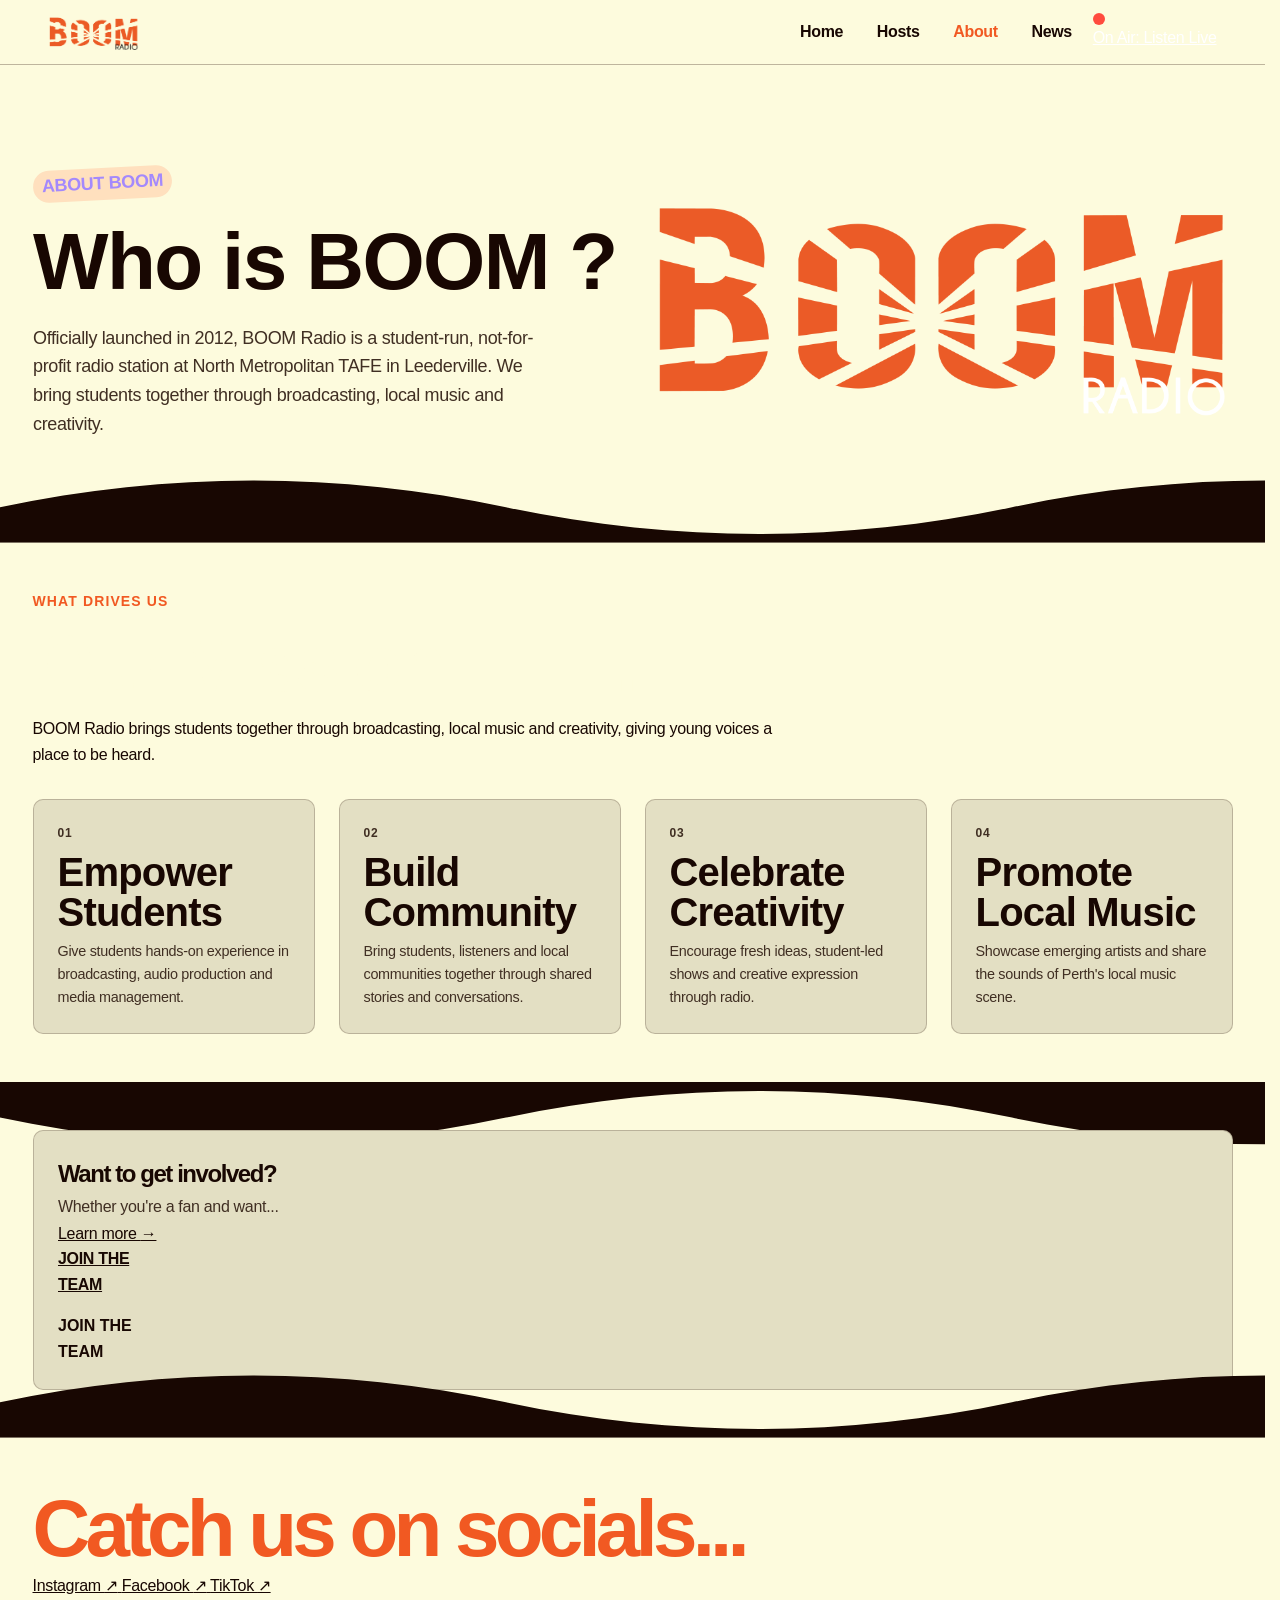
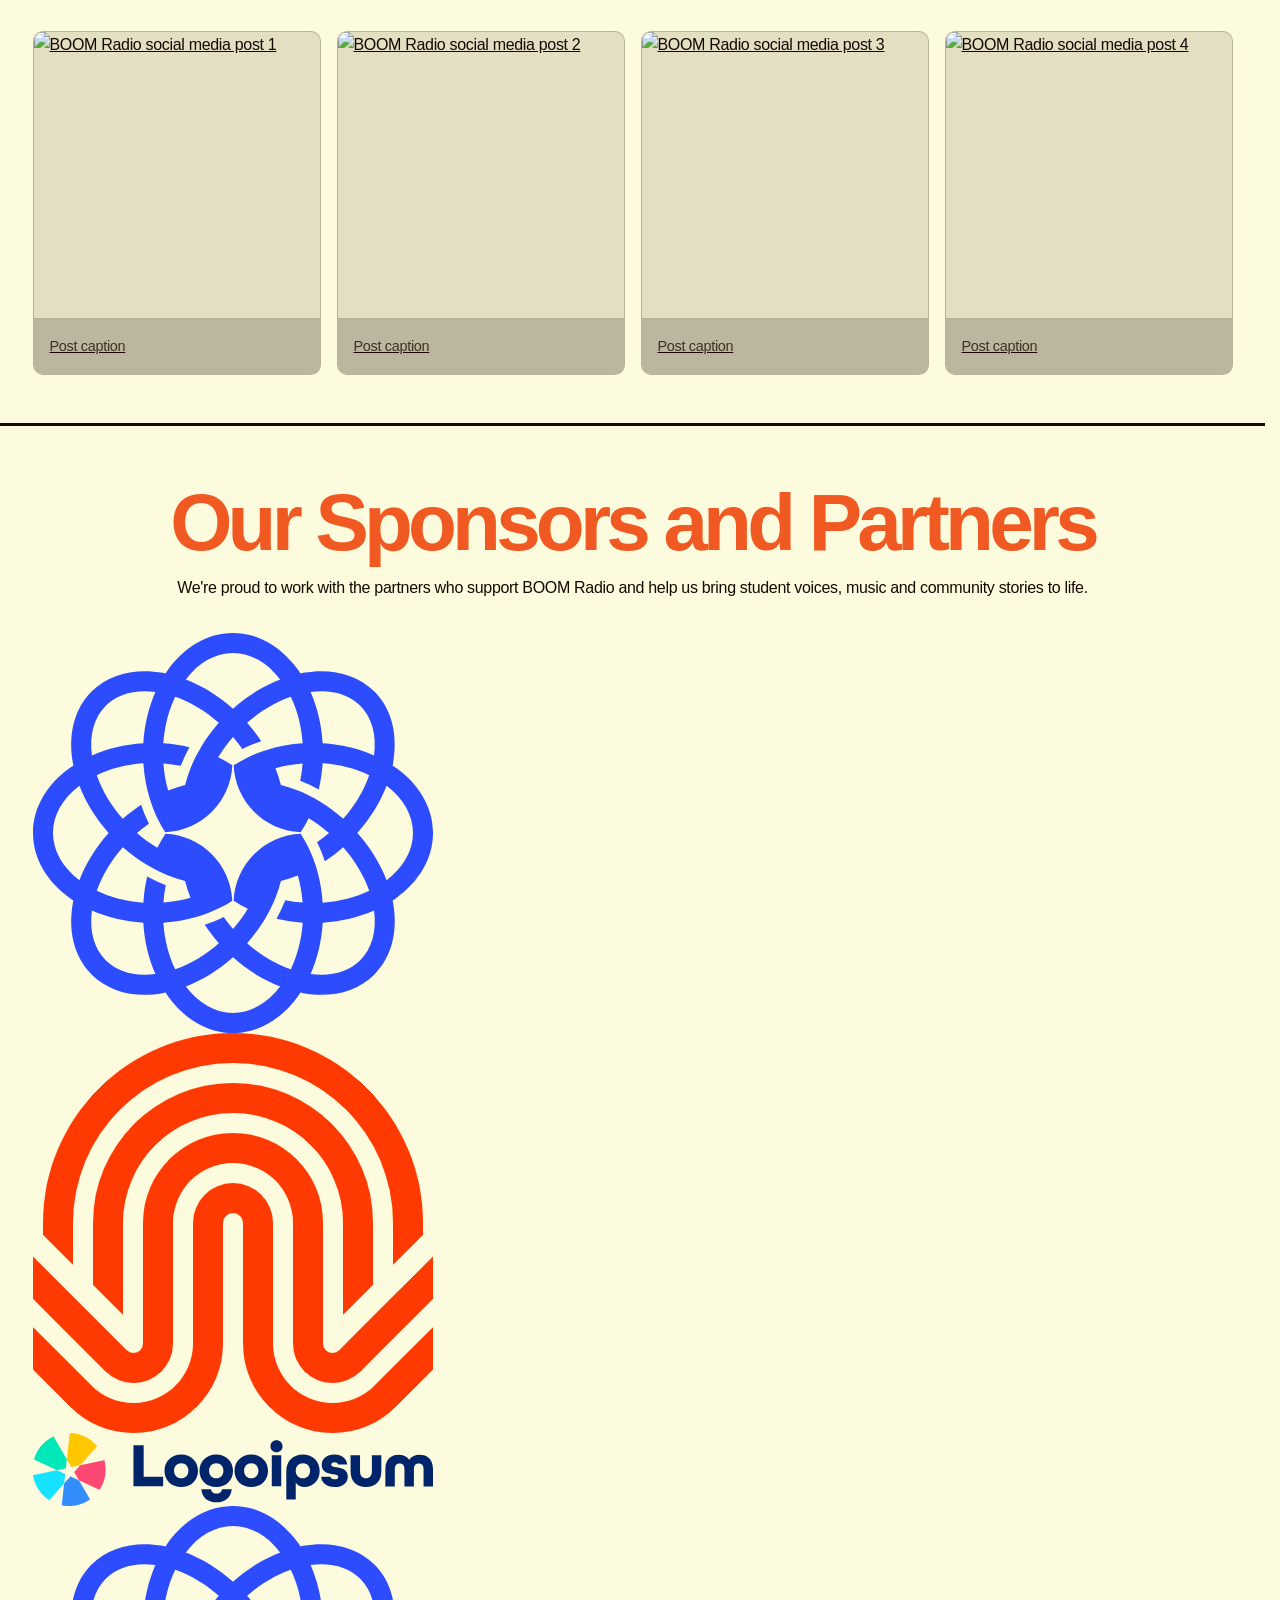
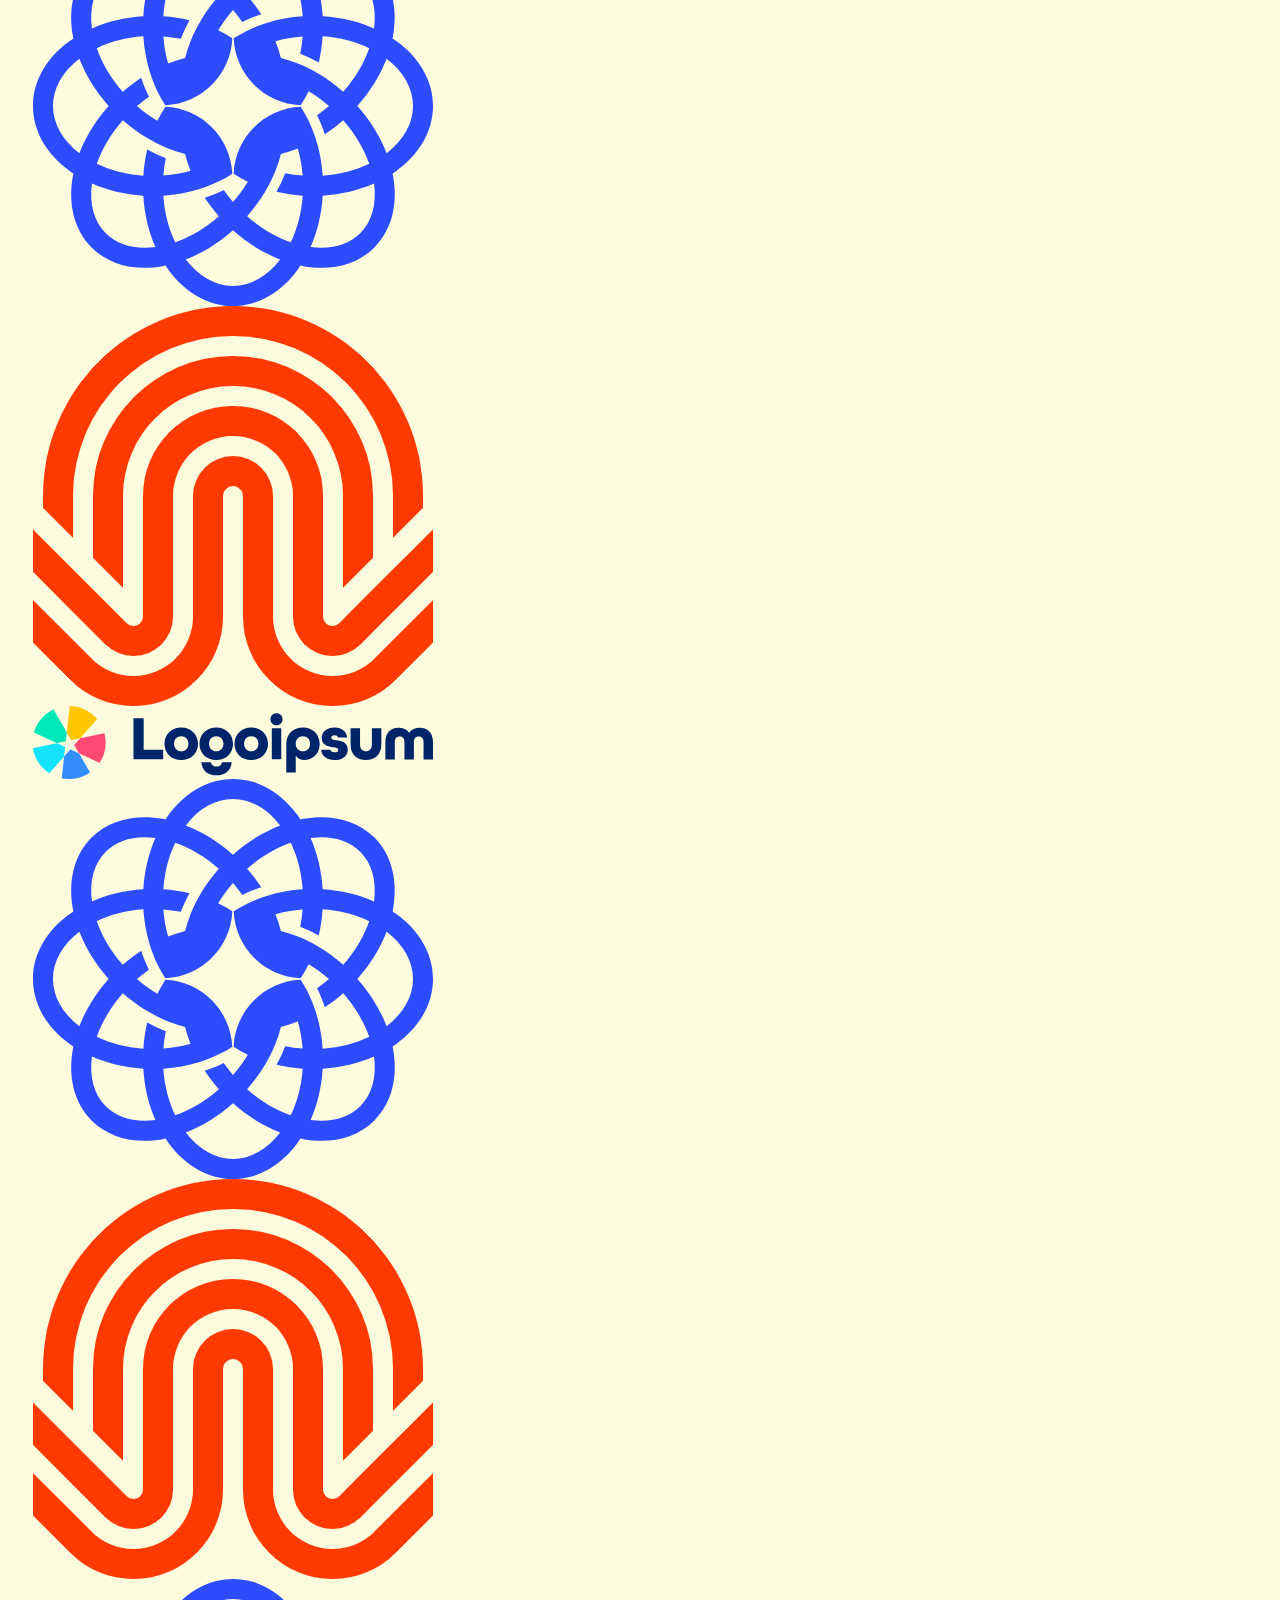
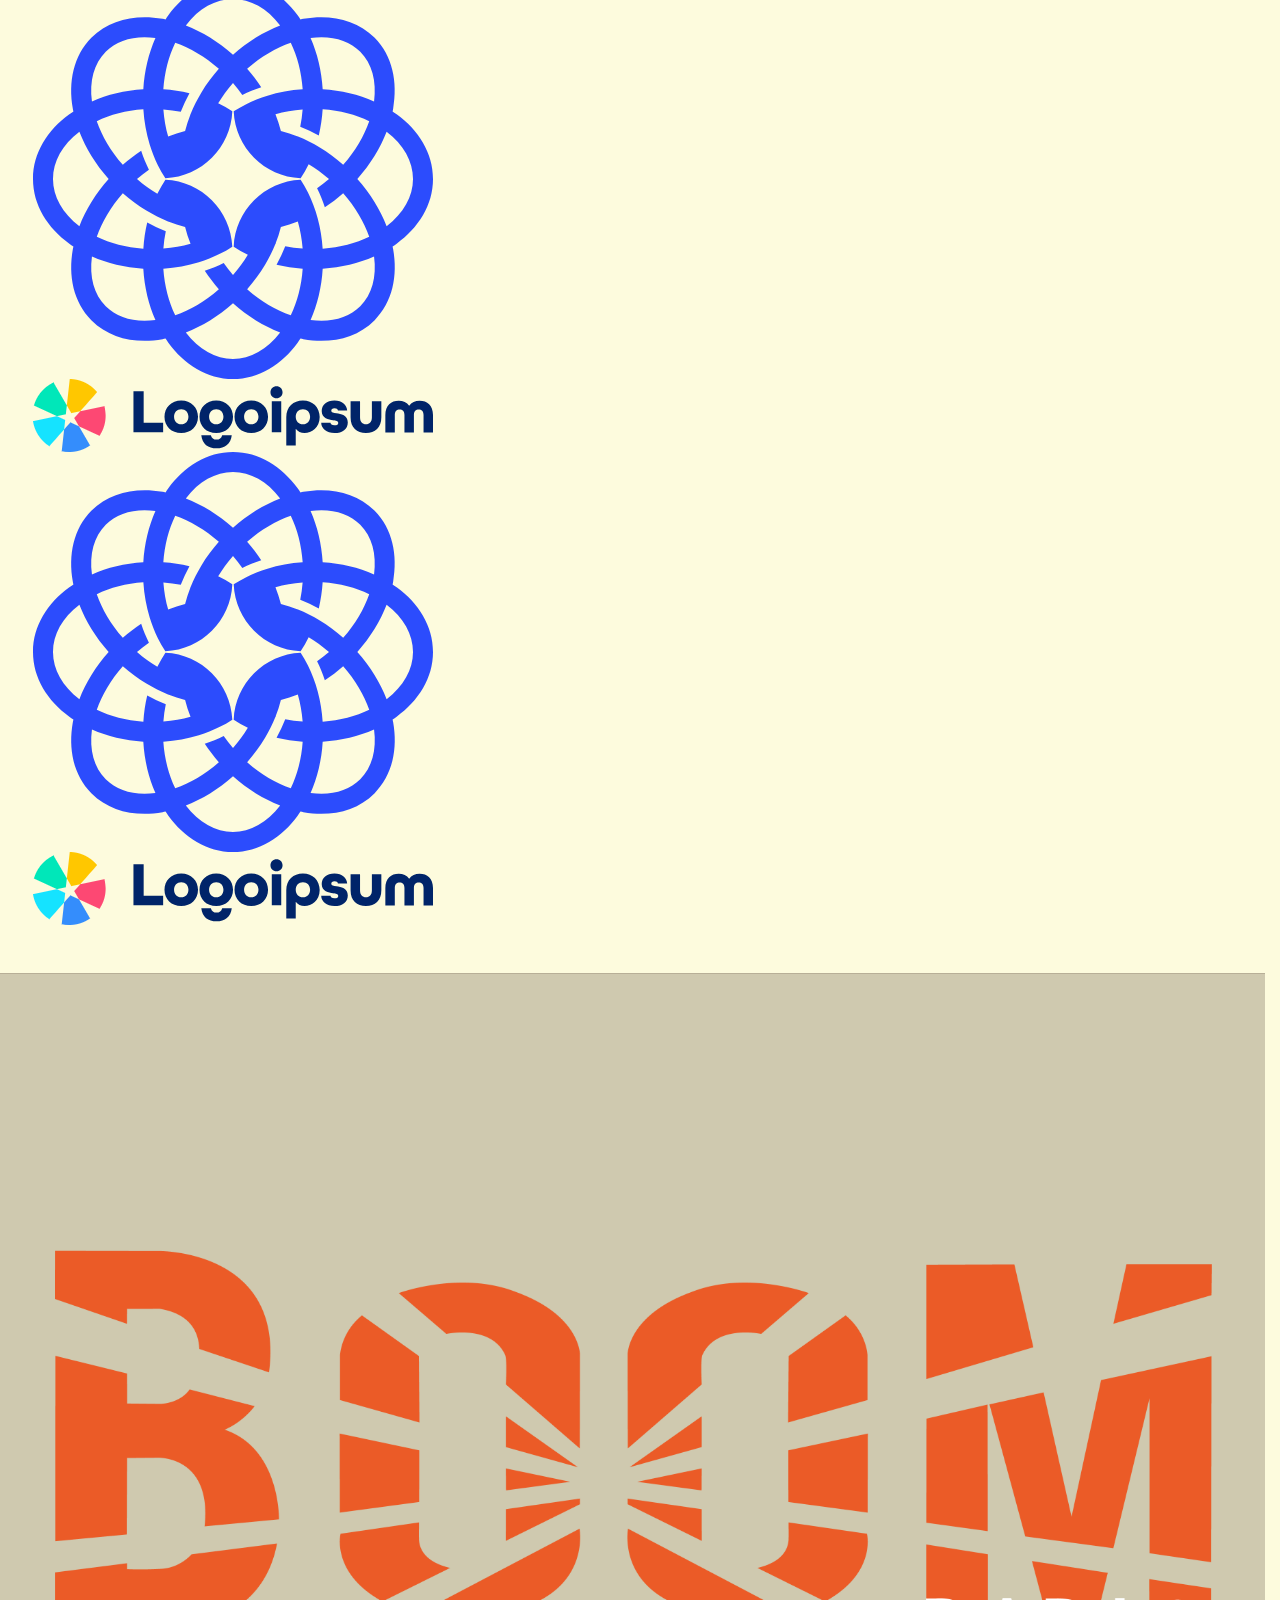
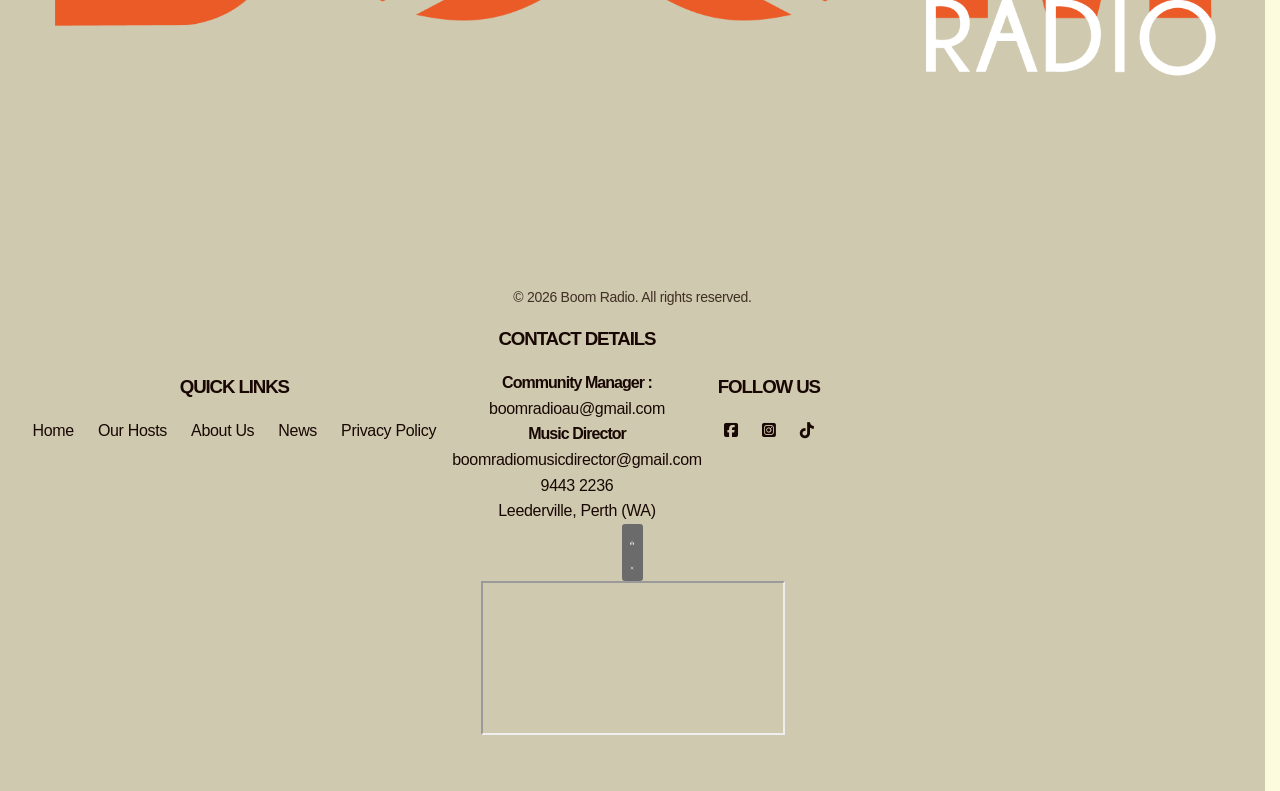
==== commit 3e51871b: "broken link fixed" ====
--- a/about.html
+++ b/about.html
@@ -6,7 +6,7 @@
     <meta name="viewport" content="width=device-width, initial-scale=1.0">
     <link rel="stylesheet" href="css/reset.css">
     <link rel="stylesheet" href="css/core.css">
-    <link rel="stylesheet" href="https://cdnjs.cloudflare.com/ajax/libs/font-awesome/6.5.2/css/all.min.css" />
+    <link rel="stylesheet" href="https://cdnjs.cloudflare.com/ajax/libs/font-awesome/6.5.2/css/all.min.css">
 
 
     <link rel="stylesheet" href="css/components/header-nav.css">
@@ -34,8 +34,8 @@
                 <a href="index.html" class="site-nav__link">Home</a>
                 <a href="schedule.html" class="site-nav__link">Hosts</a>
                 <a href="about.html" class="site-nav__link active">About</a>
-                <a href="#" class="site-nav__link">News</a>
-                <a href="#radio" class="site-nav__link btn-general btn-cta open-radio"><span class="dot"></span>On Air: Listen Live</a>
+                <a href="news.html" class="site-nav__link">News</a>
+                <a href="#radio" class="btn-general btn-cta open-radio"><span class="dot"></span>On Air: Listen Live</a>
             </nav>
         </div>
     </header>
@@ -118,17 +118,6 @@
         </section>
 
         <!-- Get Involved Section -->
-<<<<<<<<< Temporary merge branch 1
-    <section class="container section get-involved-section">
-        <ul class="grid" style="--col-count: 1;">
-            <li class="card stack get-involved">
-                <div>
-                    <h2>Want to get involved?</h2>
-                    <p>Whether you're a fan and want...</p>
-    
-                    <a href="#" class="btn-general btn-bg-dark">
-                        Learn more <span class="arrow" aria-hidden="true">→</span>
-=========
         <section class="container section get-involved-section">
             <ul class="grid" style="--col-count: 1;">
                 <li class="card stack get-involved">
@@ -143,11 +132,15 @@
 
                     <a href="#" class="btn-general get-involved get-involved__circle">
                         <strong>JOIN THE<br>TEAM</strong>
->>>>>>>>> Temporary merge branch 2
-                    </a>
-                </li>
-            </ul>
-        </section>
+                    </a>
+                </div>
+    
+                <div class="get-involved get-involved__circle">
+                    <strong>JOIN THE<br>TEAM</strong>
+                </div>
+            </li>
+        </ul>
+    </section>
         <!-- Social Media Section -->
         <section class="section social-section section-wave section-wave--top-only" aria-labelledby="social-title">
             <div class="container">
@@ -159,15 +152,15 @@
                     </h2>
 
                     <nav class="social-section__links" aria-label="Follow BOOM Radio">
-                        <a href="#" class="social-section__link">
+                        <a href="https://www.instagram.com/boomradioau/" target="blank" class="social-section__link">
                             Instagram <span aria-hidden="true">↗</span>
                         </a>
 
-                        <a href="#" class="social-section__link">
+                        <a href="https://www.facebook.com/boomradioau/" target="blank" class="social-section__link">
                             Facebook <span aria-hidden="true">↗</span>
                         </a>
 
-                        <a href="#" class="social-section__link">
+                        <a href="https://www.tiktok.com/@boomradioau" target="blank" class="social-section__link">
                             TikTok <span aria-hidden="true">↗</span>
                         </a>
                     </nav>
@@ -297,17 +290,20 @@
             <section class="footer-block stack">
                 <h3>QUICK LINKS</h3>
                 <nav class="site-footer__nav" aria-labelledby="Footer navigation">
-                    <a href="#">Home</a>
-                    <a href="#">Hosts and Schedule</a>
-                    <a href="#">About Us</a>
-                    <a href="#">Latest News</a>
+                    <a href="index.html">Home</a>
+                    <a href="schedule.html">Our Hosts</a>
+                    <a href="about.html">About Us</a>
+                    <a href="news.html">News</a>
                     <a href="#">Privacy Policy</a>
                 </nav>
             </section>
             <article class="footer-block stack">
                 <h3>CONTACT DETAILS</h3>
                 <section class="contact">
+                    <h4 class="email-header">Community Manager :</h4>
                     <p>boomradioau@gmail.com</p>
+                    <h4 class="email-header">Music Director</h4>
+                    <p>boomradiomusicdirector@gmail.com</p>
                     <p>9443 2236</p>
                     <p>Leederville, Perth (WA)</p>
                 </section>
@@ -315,13 +311,11 @@
             <section class="footer-block stack">
                 <h3>FOLLOW US</h3>
                 <nav class="site-footer__nav" aria-label="Footer navigation">
-                    <a href="#"><i class="fa-brands fa-square-facebook"></i></a>
-
-                    <a href="#"><i class="fa-brands fa-square-instagram"></i></a>
-                    <a href="#"><i class="fa-brands fa-tiktok"></i></a>
+                    <a href="https://www.facebook.com/boomradioau/" target="blank" aria-label="Facebook"><i class="fa-brands fa-square-facebook"></i></a>
+                    <a href="https://www.instagram.com/boomradioau/" target="blank" aria-label="Instagram"><i class="fa-brands fa-square-instagram"></i></a>
+                    <a href="https://www.tiktok.com/@boomradioau" target="blank" aria-label="TikTok"><i class="fa-brands fa-tiktok"></i></a>
                 </nav>
             </section>
-            
         </div>
         <button id="radio-toggle" type="button" aria-label="Open radio player" aria-expanded="false"
             aria-controls="radio-panel">
@@ -336,12 +330,10 @@
                 <path d="M6 6l12 12M18 6L6 18" />
             </svg>
         </button>
-        
         <div id="radio-panel" aria-hidden="true">
             <iframe data-src="https://tunein.com/embed/player/s195836/?autoplay=true" title="BOOM Radio live player"
                 allow="autoplay"></iframe>
         </div>
-      
     </footer>
     <script src="js/carousel-arrow-addon.js"></script>
     <script src="js/radio.js"></script>
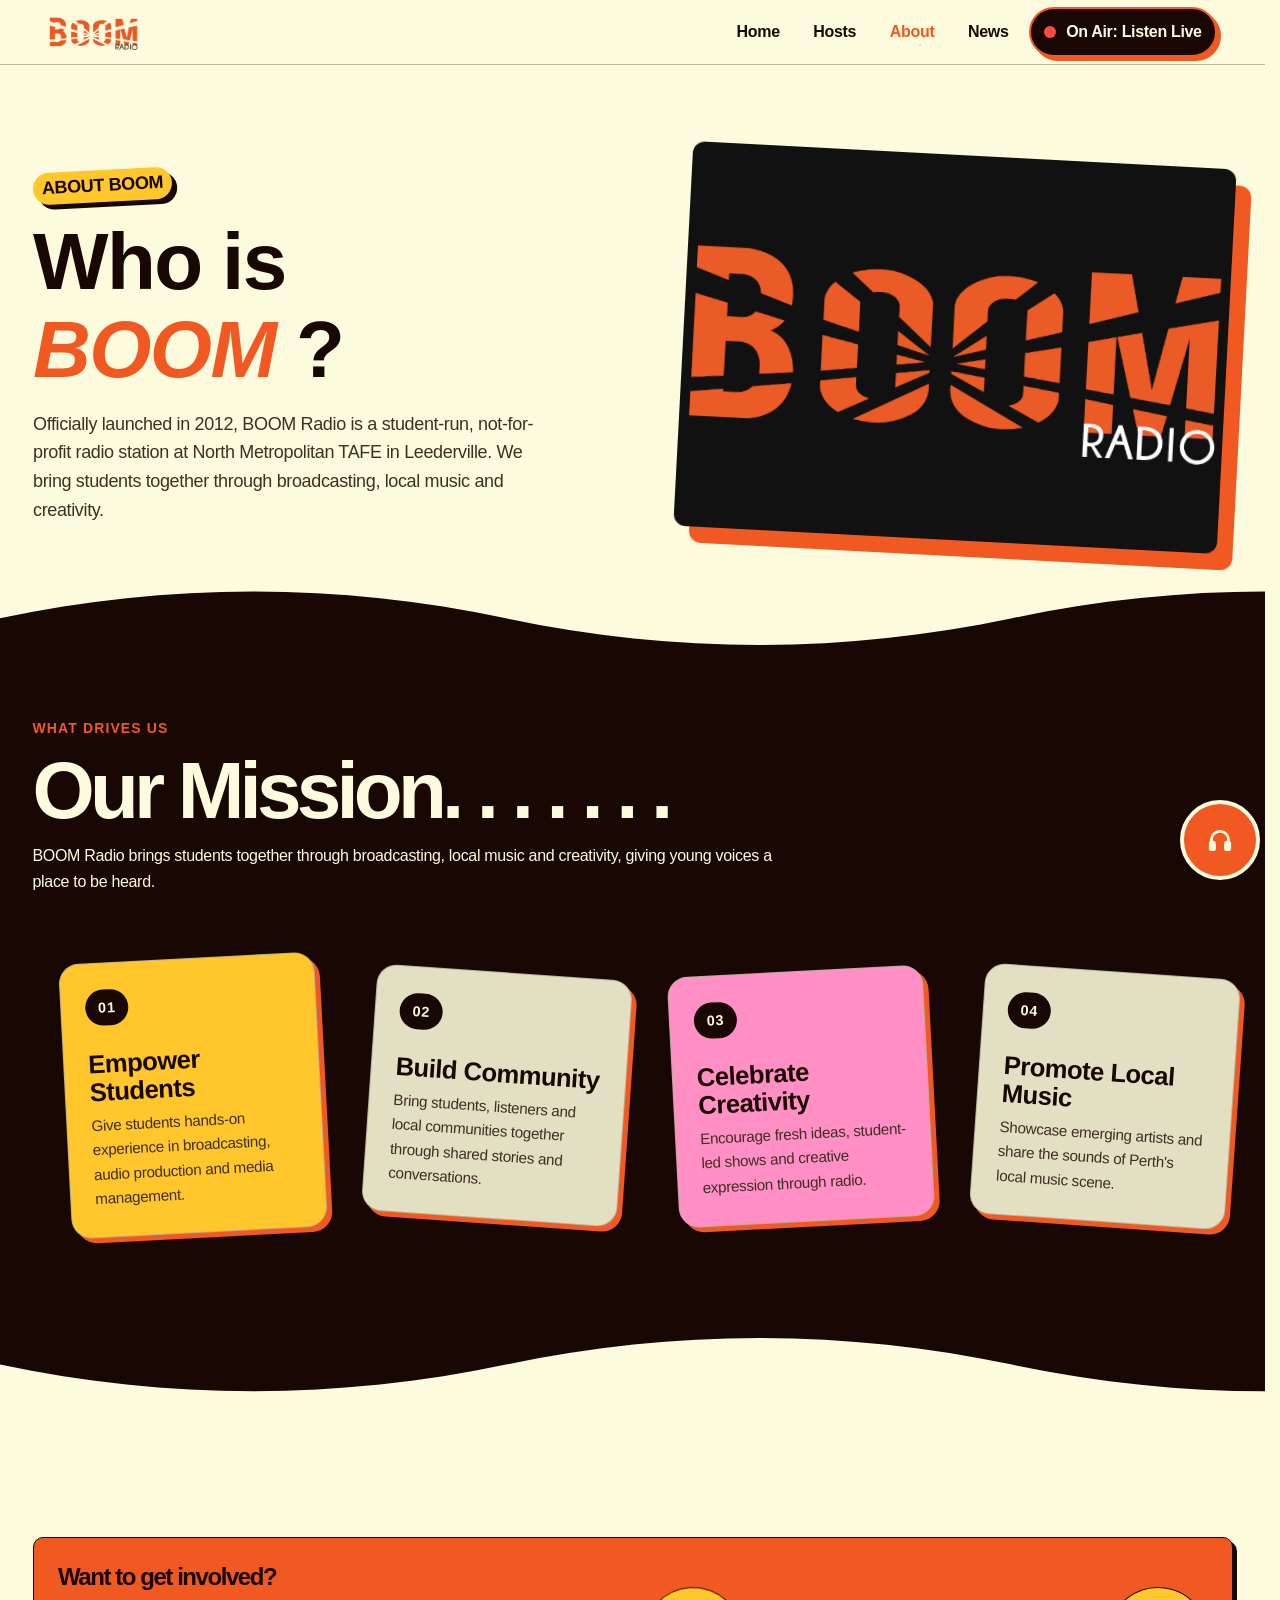
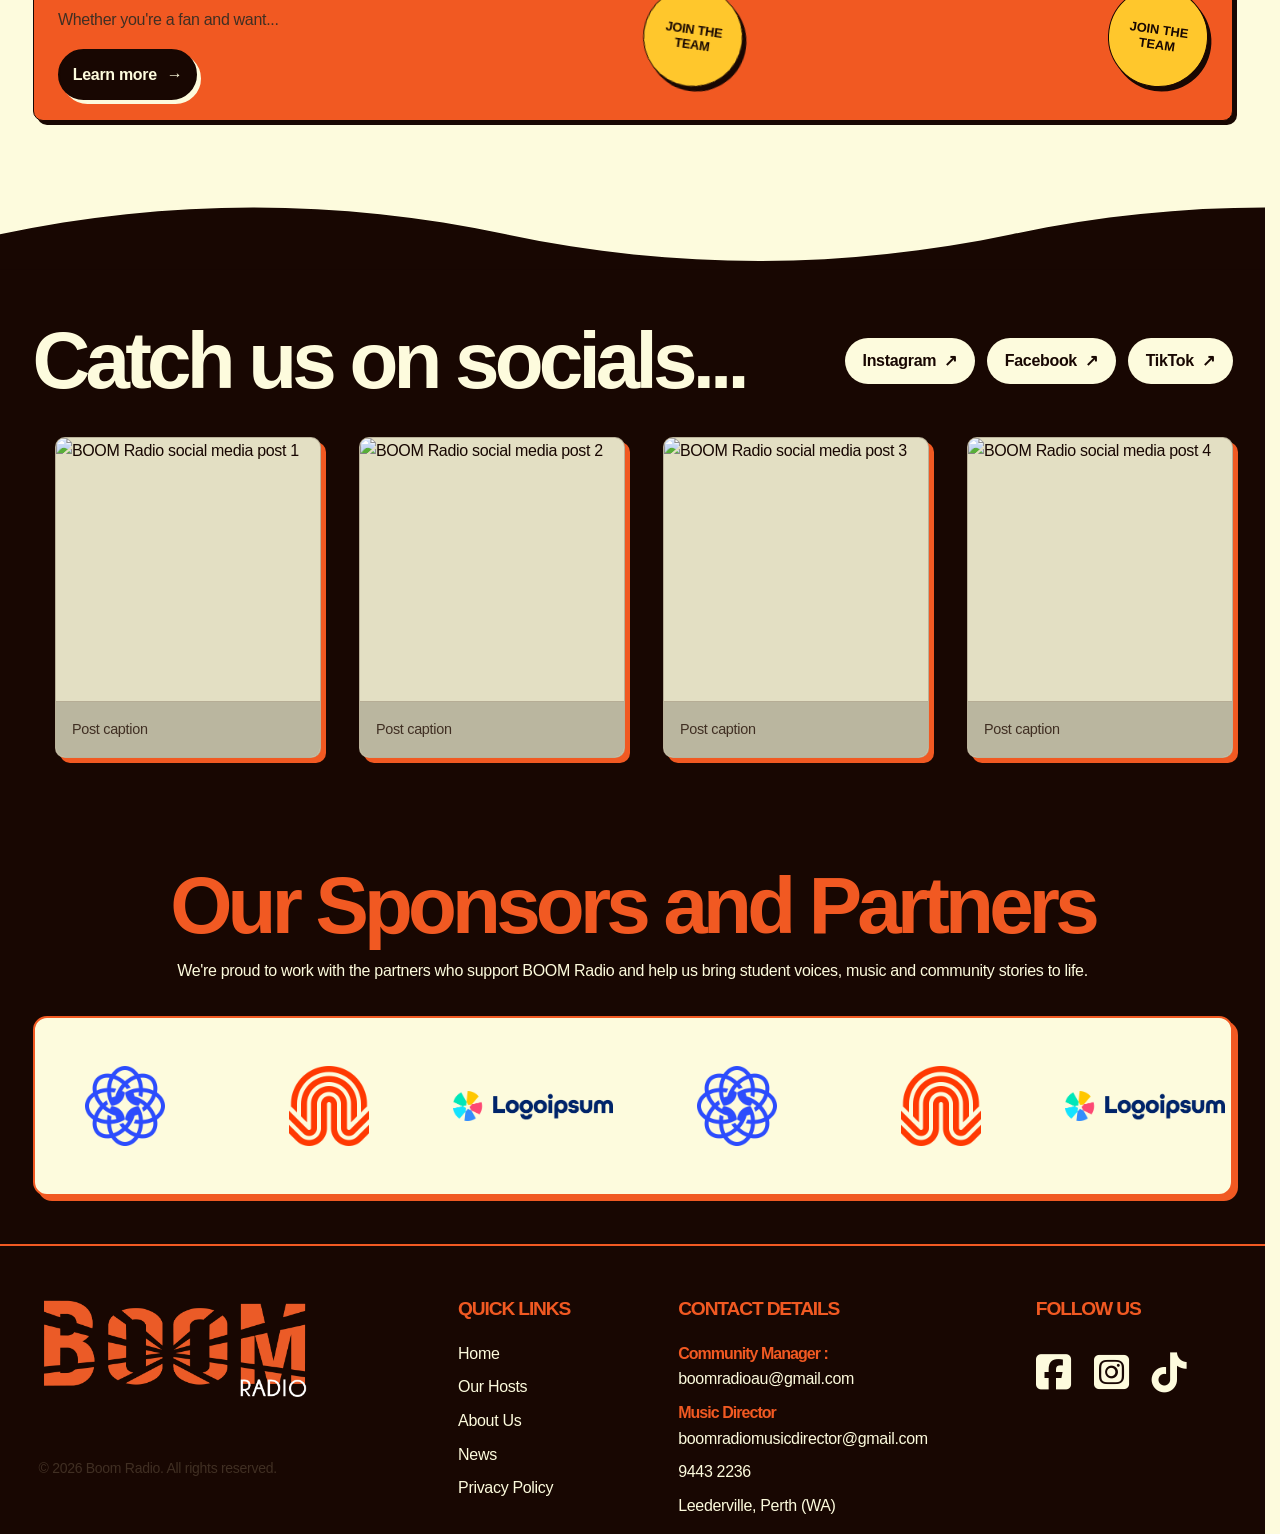
==== commit 50869fa5: "Merge branch 'main' into NitaV2" ====
--- a/about.html
+++ b/about.html
@@ -291,7 +291,7 @@
                 <h3>QUICK LINKS</h3>
                 <nav class="site-footer__nav" aria-labelledby="Footer navigation">
                     <a href="index.html">Home</a>
-                    <a href="schedule.html">Our Hosts</a>
+                    <a href="scehdule.html">Our Hosts</a>
                     <a href="about.html">About Us</a>
                     <a href="news.html">News</a>
                     <a href="#">Privacy Policy</a>
--- a/css/custom.css
+++ b/css/custom.css
@@ -35,9 +35,9 @@
 
 
 @layer tokens {
-   :root {
-
-      /* ===================================================================
+  :root {
+
+    /* ===================================================================
        QUICK REFERENCE - the tokens most projects touch
 
        Everything below is commented out - the framework already has
@@ -45,7 +45,7 @@
        the value, save, reload.
        =================================================================== */
 
-      /* --- Base theme: background, text, light vs. dark ------------------
+    /* --- Base theme: background, text, light vs. dark ------------------
        Change --color-bg and --color-text together with color-scheme -
        --color-surface, --color-border, and every other derived tone
        recalculate from them automatically. Two static starting points
@@ -55,60 +55,60 @@
        for everyone - see the very end of this file, right after this
        :root block closes, for that version instead. */
 
-      /* Dark (the current default, shown for reference): */
-      /* --color-bg:   #020617; */
-      /* --color-text: #e5e7eb; */
-      /* color-scheme: dark;    */
-
-      --color-bg: #FDFBDD;
-      --color-text: #180702;
-      --color-accent: #F15922;
-      --color-accent__two: #FF8FC4;
-      --color-accent__three: #FFC72C;
-
-      --radio-size: 80px;
-      --radio-gap: 16px;
-      --radio-edge: 20px;
-
-      --text-spacing__sml: -0.02em;
-      /* For small text such as eyebrow and block texts */
-      --text-spacing__big: -0.06em;
-      /* For headers and titles */
-      --text-spacing__eyebrow: 0.08em;
-
-
-      --shadow-brand: 5px 5px 0 var(--color-accent);
-
-      --radio-size: 80px;
-      --radio-gap: 16px;
-      --radio-edge: 20px;
-
-
-
-
-      /* Light (forces light for every visitor, regardless of their own
+    /* Dark (the current default, shown for reference): */
+    /* --color-bg:   #020617; */
+    /* --color-text: #e5e7eb; */
+    /* color-scheme: dark;    */
+
+    --color-bg: #FDFBDD;
+    --color-text: #180702;
+    --color-accent: #F15922;
+    --color-accent__two: #FF8FC4;
+    --color-accent__three: #FFC72C;
+
+    --radio-size: 80px;
+    --radio-gap: 16px;
+    --radio-edge: 20px;
+
+    --text-spacing__sml: -0.02em;
+    /* For small text such as eyebrow and block texts */
+    --text-spacing__big: -0.06em;
+    /* For headers and titles */
+    --text-spacing__eyebrow: 0.08em;
+
+
+    --shadow-brand: 5px 5px 0 var(--color-accent);
+
+    --radio-size: 80px;
+    --radio-gap: 16px;
+    --radio-edge: 20px;
+
+
+
+
+    /* Light (forces light for every visitor, regardless of their own
        OS setting - use the automatic version below instead if you'd
        rather follow the visitor's own preference): */
-      /* --color-bg:   #f8fafc; */
-      /* --color-text: #0f172a; */
-      /* color-scheme: light;   */
-
-      /* --- Brand accent -----------------------------------------------
+    /* --color-bg:   #f8fafc; */
+    /* --color-text: #0f172a; */
+    /* color-scheme: light;   */
+
+    /* --- Brand accent -----------------------------------------------
        Override --color-accent-seed to rebrand - --color-accent-default
        recalculates automatically and everything using --color-accent
        updates with it. Override --color-accent directly instead to
        bypass the seed system entirely. */
-      /* --color-accent-seed: #8b5cf6; */
-      /* --color-accent:      #8b5cf6; */
-      /* --color-on-accent:   #ffffff; */
-
-      /* --- Status colours - override in custom.css if needed ---------- */
-      /* --color-error:   #fca5a5; */
-      /* --color-success: #86efac; */
-      /* --color-warning: #fde68a; */
-      /* --color-info:    #93c5fd; */
-
-      /* --- Hero  (requires css/components/hero.css) -------------------
+    /* --color-accent-seed: #8b5cf6; */
+    /* --color-accent:      #8b5cf6; */
+    /* --color-on-accent:   #ffffff; */
+
+    /* --- Status colours - override in custom.css if needed ---------- */
+    /* --color-error:   #fca5a5; */
+    /* --color-success: #86efac; */
+    /* --color-warning: #fde68a; */
+    /* --color-info:    #93c5fd; */
+
+    /* --- Hero  (requires css/components/hero.css) -------------------
        --hero-text is the ONE colour to change per photo - the muted
        subtitle tone, overlay tint, and text shadow all derive from it
        via color-mix(). A commented-out upgrade in hero.css can make
@@ -124,29 +124,29 @@
        OTHER than that default: push it further toward pure black for
        a moodier look, or toward white if you're deliberately pairing
        a bright hero with dark --hero-text instead. */
-      /* --hero-image:          url("https://images.unsplash.com/photo-1498050108023-c5249f4df085?q=80&w=1600&auto=format&fit=crop"); */
-      /* --hero-image-position: center;  */
-      /* --hero-text:           #ffffff; */
-      /* --hero-shade:          black; */
-
-      /* --- Shape & spacing ---------------------------------------------
+    /* --hero-image:          url("https://images.unsplash.com/photo-1498050108023-c5249f4df085?q=80&w=1600&auto=format&fit=crop"); */
+    /* --hero-image-position: center;  */
+    /* --hero-text:           #ffffff; */
+    /* --hero-shade:          black; */
+
+    /* --- Shape & spacing ---------------------------------------------
        --space-unit scales the ENTIRE spacing system at once - every
        --space-* token is calc(--space-unit * N). */
-      --radius: 10px;
-      --radius-lg: 20px;
-      /* --space-unit: 0.25rem; */
-
-
-      /* -----------------------------------------------------------------
+    --radius: 10px;
+    --radius-lg: 20px;
+    /* --space-unit: 0.25rem; */
+
+
+    /* -----------------------------------------------------------------
        LAYOUT
     ----------------------------------------------------------------- */
-      /* --container-max:    72rem;  */
-      /* --content-max:      68ch;   */
-      /* --hero-content-max: 52rem;  */
-      /* --max-w-narrow:     52rem;  */
-
-
-      /* -----------------------------------------------------------------
+    /* --container-max:    72rem;  */
+    /* --content-max:      68ch;   */
+    /* --hero-content-max: 52rem;  */
+    /* --max-w-narrow:     52rem;  */
+
+
+    /* -----------------------------------------------------------------
        CORE COLOURS - fine-tuning
 
        --color-bg, --color-text, and the accent tokens (the levers that
@@ -156,46 +156,46 @@
        value isn't right for a specific case.
     ----------------------------------------------------------------- */
 
-      /* The background for cards, accordions, and panels sitting on top
+    /* The background for cards, accordions, and panels sitting on top
        of the page background - the standard "raised surface" tone. */
-      /* --color-surface: #111827; */
-
-      /* One step further "up" than --color-surface - dialogs, badges,
+    /* --color-surface: #111827; */
+
+    /* One step further "up" than --color-surface - dialogs, badges,
        and dropdown panels use this instead, so they read as sitting
        above regular cards, not at the same level. */
-      /* --color-elevated: #1f2937; */
-
-      /* De-emphasised text - captions, helper text, timestamps,
+    /* --color-elevated: #1f2937; */
+
+    /* De-emphasised text - captions, helper text, timestamps,
        subtitles. Applied via .text-muted or directly by components. */
-      /* --color-muted: rgb(229 231 235 / 0.72); */
-
-      /* The standard 1px hairline used for card outlines and dividers
+    /* --color-muted: rgb(229 231 235 / 0.72); */
+
+    /* The standard 1px hairline used for card outlines and dividers
        between sections. */
-      /* --color-border: rgb(229 231 235 / 0.18); */
-
-      /* A more visible border for emphasis - focus/active states,
+    /* --color-border: rgb(229 231 235 / 0.18); */
+
+    /* A more visible border for emphasis - focus/active states,
        the current item in a breadcrumb, dashed drop-zone outlines.
        Same role as --color-border, just more visible. */
-      /* --color-border-strong: rgb(229 231 235 / 0.35); */
-
-      /* Background tint for hover states on interactive surface
+    /* --color-border-strong: rgb(229 231 235 / 0.35); */
+
+    /* Background tint for hover states on interactive surface
        elements (table rows, dialog close buttons) - NOT button
        hover, which core.css's .btn--primary/--secondary handle with
        their own color-mix() against --color-accent/--color-surface. */
-      /* --color-hover: color-mix(in oklab, #020617 85%, #8b5cf6); */
-
-      /* The dark scrim painted behind dialogs, drawers, and the
+    /* --color-hover: color-mix(in oklab, #020617 85%, #8b5cf6); */
+
+    /* The dark scrim painted behind dialogs, drawers, and the
        lightbox - full-screen, sits between the page and the overlay
        content itself. */
-      /* --color-backdrop: rgb(0 0 0 / 0.85); */
-
-      /* The drop shadow under floating elements - currently just the
+    /* --color-backdrop: rgb(0 0 0 / 0.85); */
+
+    /* The drop shadow under floating elements - currently just the
        dialog box. Independent of --hero-shadow-strong/soft below,
        which shadow HERO TEXT specifically, not a whole element. */
-      /* --shadow-elevated: 0 12px 36px rgb(2 6 23 / 0.5); */
-
-
-      /* -----------------------------------------------------------------
+    /* --shadow-elevated: 0 12px 36px rgb(2 6 23 / 0.5); */
+
+
+    /* -----------------------------------------------------------------
        HERO - fine-tuning  (requires css/components/hero.css)
 
        --hero-text and --hero-shade (the two levers that matter most)
@@ -234,16 +234,16 @@
                         equal to it - see QUICK REFERENCE above for
                         overriding --hero-shade directly instead.
     ----------------------------------------------------------------- */
-      /* --hero-background:    #0b1020;                 */
-      /* --hero-muted:         rgb(255 255 255 / 0.92); */
-      /* --hero-overlay:       rgb(8 15 35 / 0.6);       */
-      /* --hero-shadow-strong: rgb(8 15 35 / 0.5);       */
-      /* --hero-shadow-soft:   rgb(8 15 35 / 0.35);      */
-      /* --hero-text-shadow: 0 2px 6px var(--hero-shadow-strong),
+    /* --hero-background:    #0b1020;                 */
+    /* --hero-muted:         rgb(255 255 255 / 0.92); */
+    /* --hero-overlay:       rgb(8 15 35 / 0.6);       */
+    /* --hero-shadow-strong: rgb(8 15 35 / 0.5);       */
+    /* --hero-shadow-soft:   rgb(8 15 35 / 0.35);      */
+    /* --hero-text-shadow: 0 2px 6px var(--hero-shadow-strong),
                            0 10px 30px var(--hero-shadow-soft);
 						   */
 
-      /* -----------------------------------------------------------------
+    /* -----------------------------------------------------------------
        NAVIGATION  (requires css/components/header-nav.css)
 
        --nav-height also affects scroll-margin on <section> elements
@@ -277,54 +277,54 @@
          The :has() selectors in header-nav.css detect brand/nav order
          and position the desktop nav correctly for either arrangement.
     ----------------------------------------------------------------- */
-      /* --nav-height:   64px;             */
-      /* --drawer-width: min(86vw, 320px); */
-
-
-      /* -----------------------------------------------------------------
+    /* --nav-height:   64px;             */
+    /* --drawer-width: min(86vw, 320px); */
+
+
+    /* -----------------------------------------------------------------
        MOTION
     ----------------------------------------------------------------- */
-      /* --transition-fast: 0.2s ease; */
-      /* --transition-base: 0.3s ease; */
-
-
-      /* -----------------------------------------------------------------
+    /* --transition-fast: 0.2s ease; */
+    /* --transition-base: 0.3s ease; */
+
+
+    /* -----------------------------------------------------------------
        CAROUSEL  (requires css/components/carousel-arrow-addon.css -
        the base carousel.css alone doesn't consume this token)
     ----------------------------------------------------------------- */
-      /* --carousel-control-size: 44px; */
-
-
-      /* -----------------------------------------------------------------
+    /* --carousel-control-size: 44px; */
+
+
+    /* -----------------------------------------------------------------
        GALLERY  (requires css/components/gallery.css)
 
        --thumb-min sets the minimum width a thumbnail can shrink to
        before the grid wraps to fewer columns - same auto-fit pattern
        as .auto-grid, just scoped to this component.
     ----------------------------------------------------------------- */
-      /* --thumb-min: 12rem; */
-
-
-      /* -----------------------------------------------------------------
+    /* --thumb-min: 12rem; */
+
+
+    /* -----------------------------------------------------------------
        FEEDBACK  (requires css/components/feedback.css)
     ----------------------------------------------------------------- */
-      /* --spinner-size:   2rem;              */
-      /* --spinner-stroke: 3px;               */
-      /* --spinner-color:  var(--color-accent); */
-
-
-      /* -----------------------------------------------------------------
+    /* --spinner-size:   2rem;              */
+    /* --spinner-stroke: 3px;               */
+    /* --spinner-color:  var(--color-accent); */
+
+
+    /* -----------------------------------------------------------------
        SHELL / DASHBOARD LAYOUT  (requires css/components/shell.css -
        only relevant if a page uses the admin/dashboard shell rather
        than the marketing-site layout)
     ----------------------------------------------------------------- */
-      /* --sidebar-width: 16rem;  */
-      /* --master-width:  320px;  */
-      /* --filter-width:  260px;  */
-
-   }
-   
-   /* ===================================================================
+    /* --sidebar-width: 16rem;  */
+    /* --master-width:  320px;  */
+    /* --filter-width:  260px;  */
+
+  }
+
+  /* ===================================================================
    BASE THEME - light, automatically
    
    The automatic alternative to the static "Light" block in QUICK
@@ -336,7 +336,7 @@
    alongside it - both would set the same tokens, and whichever one
    ends up later in the file wins, which defeats "automatic."
    ------------------------------------------------------------------- */
-   /* @media (prefers-color-scheme: light) {
+  /* @media (prefers-color-scheme: light) {
     :root {
         --color-bg:   #f8fafc;
         --color-text: #0f172a;
@@ -347,207 +347,215 @@
 
 
 @layer components {
-    /* -----------------------------------------------------------
+  /* -----------------------------------------------------------
                          GLOBAL STYLING
      ------------------------------------------------------------*/
 
-    h1,
-    h2,
-    h3,
-    h4,
-    p,
-    span,
-    button,
-    a, li {
-        font-family: Arial, Helvetica, sans-serif;
-     }
-     
-     h1,
-     h2,
-     h3,
-     h4 {
-       letter-spacing: var(--text-spacing__big);
-     }
-     
-     p,
-     span,
-     a,
-     button {
-         letter-spacing: var(--text-spacing__sml);
-     }
-    
-     h1,
-     h2,
-     h3,
-     h4 {
-         font-weight: 600;
-     }
-     
-     main {
-       background: var(--color-bg);
-     }
-    
-    .italic {
-        color: var(--color-accent);
-      font-style: italic;
-    }
-
-    /* Badges should have 5px drop shadow */
-    .badge {
-      border: none;
-      align-self: flex-start;
-      justify-self: start;
-      width: fit-content;
-      letter-spacing: var(--text-spacing__sml);
-
-      transform: rotate(-3deg);
-      font-size: clamp(0.75rem, 0.75rem + 1vw, 1.125rem);
-      /* sp change*/
-    }
-
-/* -----------------------------------------------------------
+  h1,
+  h2,
+  h3,
+  h4,
+  p,
+  span,
+  button,
+  a,
+  li {
+    font-family: Arial, Helvetica, sans-serif;
+  }
+
+  h1,
+  h2,
+  h3,
+  h4 {
+    letter-spacing: var(--text-spacing__big);
+  }
+
+  p,
+  span,
+  a,
+  button {
+    letter-spacing: var(--text-spacing__sml);
+  }
+
+  h1,
+  h2,
+  h3,
+  h4 {
+    font-weight: 600;
+  }
+
+  main {
+    background: var(--color-bg);
+  }
+
+  .italic {
+    color: var(--color-accent);
+    font-style: italic;
+  }
+
+  /* Badges should have 5px drop shadow */
+  .badge {
+    border: none;
+    align-self: flex-start;
+    justify-self: start;
+    width: fit-content;
+    letter-spacing: var(--text-spacing__sml);
+
+    transform: rotate(-3deg);
+    font-size: clamp(0.75rem, 0.75rem + 1vw, 1.125rem);
+    /* sp change*/
+  }
+
+  #site-nav {
+    background: var(--color-bg);
+  }
+
+  /* -----------------------------------------------------------
                          SECTION HEADERS
 ------------------------------------------------------------*/
-    h1.section-header__title, h1.hero-title, h1.hero-split__title, h2.section-header__title {
-      font-size: clamp(3rem, 2rem + 4vw, 5rem);
-      /* letter-spacing: var(--text-spacing__sml); */
-    }
-
-    h3.section-header__title {
-      /* font-size: clamp(2.5rem, 1.5rem + 3vw, 4rem); */
-      font-size: clamp(2rem, 1rem + 2vw, 4rem);
-      /* letter-spacing: var(--text-spacing__sml); */
-    }
-
-    .mission-section .section-header__eyebrow {
-      color: var(--color-accent);
-      font-weight: 800;
-      text-transform: uppercase;
-      letter-spacing: var(--text-spacing__eyebrow);
-    }
-    
-    .mission-section .section-header__title {
-      max-width: none;
-      margin-block: var(--space-2);
-      color: var(--color-bg);
-    }
-    
-    .mission-section .section-header {
-      max-width: 48rem;
-      margin-block-end: var(--space-8);
-      
-    }
-    
-    .section-header__intro {
-        font-size: 1.4rem;
-        letter-spacing: -0.03em;
-        /* sp change*/
-    }
-
-    .section-header__title {
-          color: var(--color-accent);
-      }
-
-    /* -----------------------------------------------------------
+  h1.section-header__title,
+  h1.hero-title,
+  h1.hero-split__title,
+  h2.section-header__title {
+    font-size: clamp(3rem, 2rem + 4vw, 5rem);
+    /* letter-spacing: var(--text-spacing__sml); */
+  }
+
+  h3.section-header__title {
+    /* font-size: clamp(2.5rem, 1.5rem + 3vw, 4rem); */
+    font-size: clamp(2rem, 1rem + 2vw, 4rem);
+    /* letter-spacing: var(--text-spacing__sml); */
+  }
+
+  .mission-section .section-header__eyebrow {
+    color: var(--color-accent);
+    font-weight: 800;
+    text-transform: uppercase;
+    letter-spacing: var(--text-spacing__eyebrow);
+  }
+
+  .mission-section .section-header__title {
+    max-width: none;
+    margin-block: var(--space-2);
+    color: var(--color-bg);
+  }
+
+  .mission-section .section-header {
+    max-width: 48rem;
+    margin-block-end: var(--space-8);
+
+  }
+
+  .section-header__intro {
+    font-size: 1.4rem;
+    letter-spacing: -0.03em;
+    /* sp change*/
+  }
+
+  .section-header__title {
+    color: var(--color-accent);
+  }
+
+  /* -----------------------------------------------------------
                          WAVES
      ------------------------------------------------------------*/
-    .section-wave {
-        position: relative;
-      isolation: isolate;
-      outline: 3px solid var(--color-text);
-    }
-
-    .section-wave::before,
-    .section-wave::after {
-        content: "";
-        position: absolute;
-        z-index: -1;
-        left: 0;
-        width: 100%;
-        height: 80px;
-        background-image: url("../img/wave.svg");
-        background-repeat: no-repeat;
-        background-size: 100% 100%;
-        
-    }
-    
-    /* Top wave */
-    .section-wave::before {
-        top: 0;
-      background-position: top center;
-      transform: translateY(-99%);
-    }
-    
-    /* Bottom wave */
-    .section-wave::after {
-        bottom: 0;
-      background-position: bottom center;
-      transform: translateY(100%) scaleY(-1);
-      
-    }
-    
-    /* Hide bottom wave when not required */
-    .section-wave--top-only::after {
-        display: none;
-   }
-
-    /* -----------------------------------------------------------
+  .section-wave {
+    position: relative;
+    isolation: isolate;
+    outline: 3px solid var(--color-text);
+  }
+
+  .section-wave::before,
+  .section-wave::after {
+    content: "";
+    position: absolute;
+    z-index: -1;
+    left: 0;
+    width: 100%;
+    height: 80px;
+    background-image: url("../img/wave.svg");
+    background-repeat: no-repeat;
+    background-size: 100% 100%;
+
+  }
+
+  /* Top wave */
+  .section-wave::before {
+    top: 0;
+    background-position: top center;
+    transform: translateY(-99%);
+  }
+
+  /* Bottom wave */
+  .section-wave::after {
+    bottom: 0;
+    background-position: bottom center;
+    transform: translateY(100%) scaleY(-1);
+
+  }
+
+  /* Hide bottom wave when not required */
+  .section-wave--top-only::after {
+    display: none;
+  }
+
+  /* -----------------------------------------------------------
+                         skip-link
+     ------------------------------------------------------------*/
+
+  .skip-link {
+    padding: 0.3rem 0.6rem;
+    font-size: 0.75rem;
+    width: fit-content;
+    height: auto;
+    line-height: 1.2;
+  }
+
+  /* -----------------------------------------------------------
                          HEADER
      ------------------------------------------------------------*/
 
-    .site-header {
-        background: var(--color-bg);
-      border-block-end: 1px solid var(--color-border);
-    }
-    
-    .site-nav__link {
-        font-family: Arial, Helvetica, sans-serif;
-        font-weight: 600;
-    }
-    .site-nav__link.active {
-      color: var(--color-accent);
-      font-weight: 800;
-      
-    }
-     
-    .site-header__brand img {
-      height: var(--nav-height);
-      width: auto;
-    }
-    
-    .dot {
-        display: block;
-      width: 12px;
-      height: 12px;
-      border-radius: 50%;
-      background: #FF4B3E;
-      animation: pulse 1.4s ease-in-out infinite;
-    }
-    
-    /* Makes the cta button dot a pulsing glow */
-    @keyframes pulse {
-        0% {
-         opacity: 1;
-        }
+  .site-header {
+    background: var(--color-bg);
+    border-block-end: 1px solid var(--color-border);
+  }
+
+  .site-nav__link {
+    font-family: Arial, Helvetica, sans-serif;
+    font-weight: 600;
+  }
+
+  .site-nav__link.active {
+    color: var(--color-accent);
+    font-weight: 800;
+  }
+
+  .site-header__brand img {
+    height: var(--nav-height);
+    width: auto;
+  }
+
+  .dot {
+    display: block;
+    width: 12px;
+    height: 12px;
+    border-radius: 50%;
+    background: #FF4B3E;
+    animation: pulse 1.4s ease-in-out infinite;
+  }
+
+  /* Makes the cta button dot a pulsing glow */
+  @keyframes pulse {
+    0% {
+      opacity: 1;
+    }
 
     50% {
       opacity: .35;
     }
-<<<<<<<<< Temporary merge branch 1
-    .site-nav__link.active {
-      color: var(--color-accent);
-      font-weight: 800;
-      
-    }
-     
-    .site-header__brand img {
-      height: var(--nav-height);
-      width: auto;
-=========
 
     100% {
       opacity: 1;
->>>>>>>>> Temporary merge branch 2
     }
   }
 
@@ -561,574 +569,623 @@
   /* -----------------------------------------------------------
                          BUTTONS
      ------------------------------------------------------------*/
-    .btn-general {
-      --px: 0.8rem;
-      --py: 0.65rem;
-      --squish: 2px;
-      /* padding: var(--py) var(--px); */
-      font-size: clamp(0.75rem, 1.5vw, 1rem);
-      font-weight: 500;
-
-      padding-block: var(--py);
-      padding-inline: var(--px);
-      --btn-shadow: transparent;
-      display: inline-flex;
-      align-items: center;
-      gap: 10px;
-      text-decoration: none;
-      border-radius: 999px;
-      filter: drop-shadow(4px 4px 0 var(--btn-shadow));
-      transition: transform .15s ease, filter .15s ease, padding .15s ease, margin .15s ease;
-      
-      background-clip: padding-box;
-    }
-    
+  .btn-general {
+    --px: 0.8rem;
+    --py: 0.65rem;
+    --squish: 2px;
+    /* padding: var(--py) var(--px); */
+    font-size: clamp(0.75rem, 1.5vw, 1rem);
+    font-weight: 550;
+
+    padding-block: var(--py);
+    padding-inline: var(--px);
+    --btn-shadow: transparent;
+    display: inline-flex;
+    align-items: center;
+    gap: 10px;
+    text-decoration: none;
+    border-radius: 999px;
+    filter: drop-shadow(4px 4px 0 var(--btn-shadow));
+    transition: transform .15s ease, filter .15s ease, padding .15s ease, margin .15s ease;
+
+    background-clip: padding-box;
+  }
+
+  .arrow {
+    display: inline-block;
+    transition: transform .15s ease;
+  }
+
+  .btn-general:hover {
+    transform: translate(3px, 3px);
+    filter: drop-shadow(1px 1px 0 var(--btn-shadow));
+  }
+
+  /* Hover: arrow pushes right */
+  .btn-general:hover .arrow,
+  .btn-general:focus-visible .arrow {
+    transform: translateX(5px);
+  }
+
+  .btn-general:active {
+    transform: translate(3px, 3px);
+    filter: drop-shadow(1px 1px 0 var(--btn-shadow));
+    /* padding: calc(var(--py) - 2px) calc(var(--px) + 2px); */
+    /* margin-inline: -2px; */
+    padding-block: calc(var(--py) - var(--squish));
+    padding-inline: calc(var(--px) - var(--squish));
+
+    margin-block: var(--squish);
+    margin-inline: var(--squish);
+  }
+
+  .btn-general:focus-visible {
+    outline: 3px solid var(--color-accent);
+    outline-offset: 4px;
+  }
+
+  /* Respect reduced-motion settings */
+  @media (prefers-reduced-motion: reduce) {
+
+    .btn-general,
     .arrow {
-      display: inline-block;
-      transition: transform .15s ease;
-    }
-
-    .btn-general:hover {
-        transform: translate(3px, 3px);
-        filter: drop-shadow(1px 1px 0 var(--btn-shadow));
-    }
-    
-    /* Hover: arrow pushes right */
+      transition: none;
+    }
+
+    .btn-general:hover,
+    .btn-general:active,
     .btn-general:hover .arrow,
     .btn-general:focus-visible .arrow {
-        transform: translateX(5px);
-    }
-
-    .btn-general:active {
-        transform: translate(3px, 3px);
-        filter: drop-shadow(1px 1px 0 var(--btn-shadow));
-        /* padding: calc(var(--py) - 2px) calc(var(--px) + 2px); */
-        /* margin-inline: -2px; */
-        padding-block: calc(var(--py) - var(--squish));
-        padding-inline: calc(var(--px) - var(--squish));
-        
-        margin-block: var(--squish);
-        margin-inline: var(--squish);
-    }
-    
-    .btn-general:focus-visible {
-        outline: 3px solid var(--color-accent);
-        outline-offset: 4px;
-    }
-    
-    /* Respect reduced-motion settings */
-    @media (prefers-reduced-motion: reduce) {
-        
-        .btn-general,
-        .arrow {
-         transition: none;
-        }
-        
-        .btn-general:hover,
-        .btn-general:active,
-        .btn-general:hover .arrow,
-        .btn-general:focus-visible .arrow {
-         transform: none;
-        }
-   }
-   
-   /* Button colors */
-   .btn-cta {
-       --btn-shadow: var(--color-accent);
-       background: var(--color-text);
-       color: var(--color-bg);
-       border: 2px solid var(--color-accent);
-    }
-    
-    .btn-bg {
-        --btn-shadow: var(--color-text);
-      background: var(--color-bg);
-      color: var(--color-text);
-      border: 2px solid var(--color-text);
-    }
-    
-    .btn-bg-dark {
-        --btn-shadow: var(--color-bg);
-        background: var(--color-text);
-        color: var(--color-bg);
-        border: 2px solid var(--color-text);
-    }
-    
-    .btn-accent-light {
-        --btn-shadow: var(--color-bg);
-      background: var(--color-accent);
-      color: var(--color-text);
-      border: 2px solid var(--color-bg);
-    }
-    
-    .btn-accent-dark {
-        --btn-shadow: var(--color-text);
-        background: var(--color-accent);
-        color: var(--color-text);
-        border: 2px solid var(--color-text);
-    }
-
-    /* -----------------------------------------------------------
+      transform: none;
+    }
+  }
+
+  /* Button colors */
+  .btn-cta {
+    --btn-shadow: var(--color-accent);
+    background: var(--color-text);
+    color: var(--color-bg);
+    border: 2px solid var(--color-accent);
+  }
+
+  .btn-bg {
+    --btn-shadow: var(--color-text);
+    background: var(--color-bg);
+    color: var(--color-text);
+    border: 2px solid var(--color-text);
+  }
+
+  .btn-bg-dark {
+    --btn-shadow: var(--color-bg);
+    background: var(--color-text);
+    color: var(--color-bg);
+    border: 2px solid var(--color-text);
+  }
+
+  .btn-accent-light {
+    --btn-shadow: var(--color-bg);
+    background: var(--color-accent);
+    color: var(--color-text);
+    border: 2px solid var(--color-bg);
+  }
+
+  .btn-accent-dark {
+    --btn-shadow: var(--color-text);
+    background: var(--color-accent);
+    color: var(--color-text);
+    border: 2px solid var(--color-text);
+  }
+
+  /* -----------------------------------------------------------
                         RADIO PLAYER
     ------------------------------------------------------------*/
 
-    /* Floating button */
-    #radio-toggle {
-       position: fixed;
-       right: var(--radio-edge);
-       bottom: var(--radio-edge);
-       z-index: 9999;
-       width: var(--radio-size);
-       height: var(--radio-size);
-       padding: 0;
-       display: grid;
-       place-items: center;
-       border: 4px solid var(--color-bg);
-       border-radius: 50%;
-       background: var(--color-accent);
-       color: var(--color-bg);
-       cursor: pointer;
-       box-shadow: 0 6px 0 var(--color-text);
-       transition: transform .15s, box-shadow .15s;
-    }
-    
-    #radio-toggle svg {
-       width: 26px;
-       height: 26px;
-       grid-area: 1 / 1;
-    }
-    
-    #radio-toggle .icon-close {
-       display: none;
-    }
-    
-    #radio-toggle.is-open .icon-headphones {
-       display: none;
-    }
-    
-    #radio-toggle.is-open .icon-close {
-       display: block;
-    }
-    
-    #radio-toggle:hover {
-       transform: translateY(-2px) rotate(-6deg) scale(1.06);
-    }
-    
-    #radio-toggle:active {
-       transform: translateY(3px);
-       box-shadow: 0 2px 0 var(--color-text);
-    }
-    
-    #radio-toggle:focus-visible {
-       outline: 3px solid var(--color-text);
-       outline-offset: 4px;
-    }
-    
-    #radio-toggle::before,
+  /* Floating button */
+  #radio-toggle {
+    position: fixed;
+    right: var(--radio-edge);
+    bottom: var(--radio-edge);
+    z-index: 9999;
+    width: var(--radio-size);
+    height: var(--radio-size);
+    padding: 0;
+    display: grid;
+    place-items: center;
+    border: 4px solid var(--color-bg);
+    border-radius: 50%;
+    background: var(--color-accent);
+    color: var(--color-bg);
+    cursor: pointer;
+    box-shadow: 0 6px 0 var(--color-text);
+    transition: transform .15s, box-shadow .15s;
+  }
+
+  #radio-toggle svg {
+    width: 26px;
+    height: 26px;
+    grid-area: 1 / 1;
+  }
+
+  #radio-toggle .icon-close {
+    display: none;
+  }
+
+  #radio-toggle.is-open .icon-headphones {
+    display: none;
+  }
+
+  #radio-toggle.is-open .icon-close {
+    display: block;
+  }
+
+  #radio-toggle:hover {
+    transform: translateY(-2px) rotate(-6deg) scale(1.06);
+  }
+
+  #radio-toggle:active {
+    transform: translateY(3px);
+    box-shadow: 0 2px 0 var(--color-text);
+  }
+
+  #radio-toggle:focus-visible {
+    outline: 3px solid var(--color-text);
+    outline-offset: 4px;
+  }
+
+  #radio-toggle::before,
+  #radio-toggle::after {
+    content: "";
+    position: absolute;
+    inset: -4px;
+    border-radius: 50%;
+    border: 2px solid var(--color-accent);
+    pointer-events: none;
+    opacity: 0;
+    will-change: transform, opacity;
+    animation: radio-pulse 3s cubic-bezier(.22, .61, .36, 1) infinite;
+  }
+
+  /* second ring, offset, for a continuous ripple */
+  #radio-toggle::after {
+    animation-delay: 1.5s;
+  }
+
+  #radio-toggle.is-open::before,
+  #radio-toggle.is-open::after {
+    animation: none;
+  }
+
+  @keyframes radio-pulse {
+    0% {
+      transform: scale(1);
+      opacity: 0;
+    }
+
+    15% {
+      opacity: .55;
+    }
+
+    70% {
+      transform: scale(1.6);
+      opacity: 0;
+    }
+
+    100% {
+      transform: scale(1.6);
+      opacity: 0;
+    }
+
+    /* short rest before the next pulse */
+  }
+
+  /* Popout panel, sits ABOVE the button */
+  #radio-panel {
+    position: fixed;
+    right: var(--radio-edge);
+    bottom: calc(var(--radio-edge) + var(--radio-size) + var(--radio-gap) + 6px);
+    z-index: 9998;
+    width: 320px;
+    max-width: calc(100vw - (var(--radio-edge) * 2));
+    height: 100px;
+    background: var(--color-bg);
+    border: 3px solid var(--color-bg);
+    border-radius: 14px;
+    overflow: hidden;
+    box-shadow: 0 6px 0 var(--color-text);
+
+    opacity: 0;
+    visibility: hidden;
+    transform: translateY(10px);
+    transition: opacity .2s, transform .2s, visibility .2s;
+  }
+
+  #radio-panel.open {
+    opacity: 1;
+    visibility: visible;
+    transform: translateY(0);
+  }
+
+  #radio-panel iframe {
+    display: block;
+    width: 100%;
+    height: 100%;
+    border: 0;
+  }
+
+  @media (prefers-reduced-motion: reduce) {
+
+    #radio-toggle,
+    #radio-panel {
+      transition: none;
+    }
+
     #radio-toggle::after {
-       content: "";
-       position: absolute;
-       inset: -4px;
-       border-radius: 50%;
-       border: 2px solid var(--color-accent);
-       pointer-events: none;
-       opacity: 0;
-       will-change: transform, opacity;
-       animation: radio-pulse 3s cubic-bezier(.22, .61, .36, 1) infinite;
-    }
-    
-    /* second ring, offset, for a continuous ripple */
-    #radio-toggle::after {
-       animation-delay: 1.5s;
-    }
-    
-    #radio-toggle.is-open::before,
-    #radio-toggle.is-open::after {
-       animation: none;
-    }
-    
-    @keyframes radio-pulse {
-       0% {
-          transform: scale(1);
-          opacity: 0;
-       }
-    
-       15% {
-          opacity: .55;
-       }
-    
-       70% {
-          transform: scale(1.6);
-          opacity: 0;
-       }
-    
-       100% {
-          transform: scale(1.6);
-          opacity: 0;
-       }
-    
-       /* short rest before the next pulse */
-    }
-    
-    /* Popout panel, sits ABOVE the button */
-    #radio-panel {
-       position: fixed;
-       right: var(--radio-edge);
-       bottom: calc(var(--radio-edge) + var(--radio-size) + var(--radio-gap) + 6px);
-       z-index: 9998;
-       width: 320px;
-       max-width: calc(100vw - (var(--radio-edge) * 2));
-       height: 100px;
-       background: var(--color-bg);
-       border: 3px solid var(--color-bg);
-       border-radius: 14px;
-       overflow: hidden;
-       box-shadow: 0 6px 0 var(--color-text);
-    
-       opacity: 0;
-       visibility: hidden;
-       transform: translateY(10px);
-       transition: opacity .2s, transform .2s, visibility .2s;
-    }
-    
-    #radio-panel.open {
-       opacity: 1;
-       visibility: visible;
-       transform: translateY(0);
-    }
-    
-    #radio-panel iframe {
-       display: block;
-       width: 100%;
-       height: 100%;
-       border: 0;
-    }
-    
-    @media (prefers-reduced-motion: reduce) {
-    
-       #radio-toggle,
-       #radio-panel {
-          transition: none;
-       }
-    
-       #radio-toggle::after {
-          animation: none;
-       }
-    }
-
-   /* -----------------------------------------------------------
+      animation: none;
+    }
+  }
+
+  /* -----------------------------------------------------------
                         HOME PAGE - ANDY
     ------------------------------------------------------------*/
 
-   .hero {
-      color: var(--color-bg);
-      margin-block: 0;
-      position: relative;
-      overflow: visible;
-   }
-
-   .hero__content h1 {
-      font-size: 5rem;
-      font-weight: 700;
-   }
-
-   @media (max-width: 40rem) {
-      .hero__content h1 {
-         font-size: 3rem;
-      }
-   }
-
-   .eq { 
-      display: flex; 
-      gap: 6px; 
-      align-items: flex-end; 
-      height: 44px;
-      justify-content: center;
-   }
-
-   .eq i {
-      width: 9px;
-      height: 100%;
-      border-radius: 5px;
-      background: var(--color-bg);
-      transform-origin: bottom;
-      animation: eq 1s ease-in-out infinite;
-   }
-   .eq i:nth-child(2) { animation-delay: .15s; }
-   .eq i:nth-child(3) { animation-delay: .30s; }
-   .eq i:nth-child(4) { animation-delay: .45s; }
-   .eq i:nth-child(5) { animation-delay: .60s; }
-
-   @keyframes eq {
-      0%, 100% { transform: scaleY(.3); }
-      50%      { transform: scaleY(1); }
-   }
-
-   /* -----------------------------------------------------------
+  .hero {
+    color: var(--color-bg);
+    margin-block: 0;
+    position: relative;
+    overflow: visible;
+  }
+
+  .hero__content h1 {
+    font-size: 5rem;
+    font-weight: 700;
+  }
+
+  @media (max-width: 40rem) {
+    .hero__content h1 {
+      font-size: 3rem;
+    }
+  }
+
+  .eq {
+    display: flex;
+    gap: 6px;
+    align-items: flex-end;
+    height: 44px;
+    justify-content: center;
+  }
+
+  .eq i {
+    width: 9px;
+    height: 100%;
+    border-radius: 5px;
+    background: var(--color-bg);
+    transform-origin: bottom;
+    animation: eq 1s ease-in-out infinite;
+  }
+
+  .eq i:nth-child(2) {
+    animation-delay: .15s;
+  }
+
+  .eq i:nth-child(3) {
+    animation-delay: .30s;
+  }
+
+  .eq i:nth-child(4) {
+    animation-delay: .45s;
+  }
+
+  .eq i:nth-child(5) {
+    animation-delay: .60s;
+  }
+
+  @keyframes eq {
+
+    0%,
+    100% {
+      transform: scaleY(.3);
+    }
+
+    50% {
+      transform: scaleY(1);
+    }
+  }
+
+  /* -----------------------------------------------------------
                         PODCAST - HOME PAGE
     ------------------------------------------------------------*/
 
-   .podcast {
-      background: var(--color-text);
-      position: relative;
-      margin-block: 1.4rem;
-      z-index: 2;
-   }
-
-    .badge-podcast {
-      color: var(--color-text);
-      background: var(--color-accent__three);
-      /* sp change*/
-      box-shadow: 5px 5px 0px var(--color-bg);
-    }
-
-   .podcast-content {
-      display: flex;
-      flex-direction: row;
-      justify-content: space-between;
-      color: var(--color-bg);
-      gap: var(--space-8);
-   }
-
-   .section-header__podcast {
-      color: var(--color-bg);
-      display: flex;
-      flex-direction: column;
-   }
-
-   .section-header__intro--podcast {
-      color: var(--color-bg);
-   }
-   
-
-   .podcast-navigation {
+  .podcast {
+    background: var(--color-text);
+    position: relative;
+    margin-block: 1.4rem;
+    z-index: 2;
+  }
+
+  .badge-podcast {
+    color: var(--color-text);
+    background: var(--color-accent__three);
+    box-shadow: 5px 5px 0px var(--color-bg);
+    outline: 1px solid transparent;
+  }
+
+  .podcast-content {
+    display: flex;
+    flex-direction: row;
+    justify-content: space-between;
+    color: var(--color-bg);
+    gap: var(--space-8);
+    align-items: center;
+  }
+
+  .section-header__podcast {
+    color: var(--color-bg);
+    display: flex;
+    flex-direction: column;
+  }
+
+  .section-header__intro--podcast {
+    color: var(--color-bg);
+  }
+
+
+  .podcast-navigation {
+    padding-block-start: var(--space-8);
+  }
+
+  .podcast-img {
+    height: clamp(150px, 150px + 10vw, 450px);
+    width: auto;
+    flex-shrink: 0;
+    aspect-ratio: 1 / 1;
+    object-fit: cover;
+    filter: drop-shadow(12px 12px 0 var(--color-accent));
+    border-radius: 38px;
+    overflow: hidden;
+  }
+
+  @media (max-width: 800px) {
+    .podcast-img {
+      display: none;
+    }
+
+    .podcast-navigation {
       padding-block-start: var(--space-8);
-   }
-
-   .podcast-img {
-      height: clamp(150px, 150px + 10vw, 450px);
-      width: auto;
-      flex-shrink: 0;
-      aspect-ratio: 1 / 1;
-      object-fit: cover;
-      filter: drop-shadow(12px 12px 0 var(--color-accent));
-      border-radius: 50%;
-      overflow: hidden;
-   }
-
-   @media (max-width: 877px) {
-      .podcast-img {
-         display: none;
-      }
-
-      .podcast-navigation {
-         padding-block-start: var(--space-8);
-      }
-   }
-
-   .podcast-navigation {
-      display: flex;
-      gap: 2rem;
-      margin-top: auto;
-      align-self: flex-start;
-      font-size: 1.25rem;
-   }
-
-   /* -----------------------------------------------------------
+    }
+  }
+
+  .podcast-navigation {
+    display: flex;
+    gap: 2rem;
+    margin-top: auto;
+    align-self: flex-start;
+    font-size: 1.25rem;
+  }
+
+  /* -----------------------------------------------------------
                         MARQUEE RIBBON
     ------------------------------------------------------------*/
 
-   .wave-marquee {
-      display: block;
-      width: 100%;
-      height: auto;
-      background: var(--color-bg);
-      position: absolute;
-      /* bottom: -0.5rem; */
-      bottom: -1.5rem;
-      left: 0;
-      z-index: 1;
-      background: transparent;
-
-      --outline: 40px;
-      --ribbon: 32px;
-      --text: 16px;
-   }
-
-   .wave-outline {
-      stroke-width: var(--outline);
-   }
-
-   .wave-ribbon {
-      stroke-width: var(--ribbon);
-   }
-
-   .wave-text {
-      font-size: var(--text);
-   }
-
-   @media (max-width: 767px) {
-      .wave-marquee {
-         bottom: 0rem;
-
-         --outline: 80px;
-         --ribbon: 68px;
-         --text: 30px;
-      }
-
-      .podcast {
-         margin-block: -0.125rem;
-      }
-   }
-
-   /* -----------------------------------------------------------
+  .wave-marquee {
+    display: block;
+    width: 100%;
+    height: auto;
+    background: var(--color-bg);
+    position: absolute;
+    /* bottom: -0.5rem; */
+    bottom: -1.5rem;
+    left: 0;
+    z-index: 1;
+    background: transparent;
+
+    --outline: 40px;
+    --ribbon: 32px;
+    --text: 16px;
+  }
+
+  .wave-outline {
+    stroke-width: var(--outline);
+  }
+
+  .wave-ribbon {
+    stroke-width: var(--ribbon);
+  }
+
+  .wave-text {
+    font-size: var(--text);
+  }
+
+  @media (max-width: 767px) {
+    .wave-marquee {
+      bottom: 0rem;
+
+      --outline: 80px;
+      --ribbon: 68px;
+      --text: 30px;
+    }
+
+    .podcast {
+      margin-block: -0.125rem;
+    }
+  }
+
+  /* -----------------------------------------------------------
                         ABOUT TEASER
     ------------------------------------------------------------*/
-   .badge-about__teaser {
-      background: var(--color-accent__three);
-      color: var(--color-text);
-      /* border: 2px solid var(--color-text); */
-      box-shadow: 5px 5px 0 var(--color-text);
-   }
-
-   .section-about__teaser {
-      display: flex;
-      justify-content: space-between;
-      gap: var(--space-24);
-      flex-direction: row-reverse;
-      padding-block-start: var(--space-16);
-   }
-
-   .header-about__teaser {
-      display: flex;
-      flex-direction: column;
-   }
-
-   .header-about__teaser p {
-      padding-block-end: var(--space-8);
-   }
-
-   .section-about__intro {
-      color: var(--color-text);
-   }
-
-   .site-about__teaser--nav {
-      display: flex;
-      gap: 2rem;
-      margin-top: auto;
-      align-self: flex-end;
-      font-size: 1.25rem;
-   }
-
-   .about-teaser__img {
-      display: block;
-      height: 348px;
-      width: auto;
-      transform: rotate(-3deg);
-      filter: drop-shadow(8px 8px 0 var(--color-accent));
-      border-radius: var(--radius);
-   }
-
-   
-
-    
-   /* -----------------------------------------------------------
+  .badge-about__teaser {
+    background: var(--color-accent__three);
+    color: var(--color-text);
+    /* border: 2px solid var(--color-text); */
+    box-shadow: 5px 5px 0 var(--color-text);
+  }
+
+  .section-about__teaser {
+    display: flex;
+    justify-content: space-between;
+    /* align-items: center; */
+    gap: var(--space-24);
+    flex-direction: row-reverse;
+    padding-block-start: var(--space-16);
+  }
+
+  .header-about__teaser {
+    display: flex;
+    flex-direction: column;
+  }
+
+  .header-about__teaser p {
+    padding-block-end: var(--space-8);
+  }
+
+  .section-about__intro {
+    color: var(--color-text);
+  }
+
+  .site-about__teaser--nav {
+    display: flex;
+    gap: 2rem;
+    margin-top: auto;
+    align-self: flex-end;
+    font-size: 1.25rem;
+  }
+
+  .about-teaser__img {
+    display: block;
+    height: 348px;
+    width: auto;
+    object-fit: contain;
+    transform: rotate(-3deg);
+    filter: drop-shadow(8px 8px 0 var(--color-accent));
+    border-radius: var(--radius);
+  }
+
+  @media (max-width: 977px) {
+    .section-about__teaser {
+      /* flex-direction: column; */
+      flex-direction: column-reverse;
+    }
+
+    .header-about__teaser {
+      text-align: center;
+    }
+
+    .site-about__teaser--nav {
+      align-self: center;
+    }
+
+    .site-about__teaser--nav a {
+      padding-inline: var(--space-12);
+    }
+
+    .section-header__podcast {
+      text-align: center;
+    }
+
+    .podcast-navigation {
+      align-self: center;
+    }
+  }
+
+
+
+
+  /* -----------------------------------------------------------
                         ABOUT PAGE - NITA
     ------------------------------------------------------------*/
-    
-   
-   .site-header__brand span,
-   .hero-split__title span,
-   .site-footer__title span {
-       color: var(--color-accent);
-    }
-    
-    .hero-split {
-        margin-block: 0;
-      padding-block: clamp(3rem, 7vw, 7rem);
-      gap: clamp(2.5rem, 7vw, 6rem);
-    }
-
-    @container hero-actions (max-width: 380px) {
-        
-        .hero-split__actions .btn {
-         width: 100%;
-        }
-    }
-    
-    .festival-kicker {
-      /* width: fit-content; */
-      /* padding: 0.2rem 0.60rem; */
-      /* border-radius: var(--radius); */
-      color: var(--color-text);
-      background: var(--color-accent__three);
-      box-shadow: 5px 5px 0 var(--color-text);
-      /* font-weight: 900; */
-      
-      /* transform: rotate(-3deg); */
-      /* border: 2px solid var(--color-text); */
-    }
-    
-    .hero-split__title {
-      max-width: none;
-      /* font-size: clamp(1.8rem, 3vw, 3rem); */
-      line-height: 1.1;
-      /* letter-spacing: -0.04em; */
-    }
-
-    .hero-split__title span {
-        display: inline;
-      color: var(--color-accent);
-      font-style: italic;
-    }
-    
-    .hero-split__image {
-        width: min(100%, 34rem);
-      margin-inline: auto;
-      filter: drop-shadow(16px 16px 0 var(--color-accent));
-      background-color: #111;
-      border-radius: 12px;
-      transform: rotate(3deg);
-    }
-    
-    /* value section */
-    /* -----------------------------------------------------------
+
+
+  .site-header__brand span,
+  .hero-split__title span,
+  .site-footer__title span {
+    color: var(--color-accent);
+  }
+
+  .hero-split {
+    margin-block: 0;
+    padding-block: clamp(3rem, 7vw, 7rem);
+    gap: clamp(2.5rem, 7vw, 6rem);
+  }
+
+  @container hero-actions (max-width: 380px) {
+
+    .hero-split__actions .btn {
+      width: 100%;
+    }
+  }
+
+  .festival-kicker {
+    /* width: fit-content; */
+    /* padding: 0.2rem 0.60rem; */
+    /* border-radius: var(--radius); */
+    color: var(--color-text);
+    background: var(--color-accent__three);
+    box-shadow: 5px 5px 0 var(--color-text);
+    /* font-weight: 900; */
+
+    /* transform: rotate(-3deg); */
+    /* border: 2px solid var(--color-text); */
+  }
+
+  .hero-split__title {
+    max-width: none;
+    /* font-size: clamp(1.8rem, 3vw, 3rem); */
+    line-height: 1.1;
+    /* letter-spacing: -0.04em; */
+  }
+
+  .hero-split__title span {
+    display: inline;
+    color: var(--color-accent);
+    font-style: italic;
+  }
+
+  .hero-split__image {
+    width: min(100%, 34rem);
+    margin-inline: auto;
+    filter: drop-shadow(16px 16px 0 var(--color-accent));
+    background-color: #111;
+    border-radius: 12px;
+    transform: rotate(3deg);
+  }
+
+  /* value section */
+  /* -----------------------------------------------------------
                          OUR MISSION SECTION
      ------------------------------------------------------------*/
-    .mission-section {
-      position: relative;
-      isolation: isolate;
-      background-color: var(--color-text);
-      padding-block: clamp(3rem, 5vw, 5rem);
-      /* margin-block-start: 0; */
-      margin-bottom: 10rem;
-    }
-
-    .mission-section .stat-card__value {
-      font-size: clamp(1.5rem, 2vw, 2.25rem);
-      line-height: 1.1;
-      color: var(--color-text);
-      margin-block-end: var(--space-3);
-   }
-    
-    /* Section heading */
-    
-    .mission-section {
-      margin-top: 1.5rem;
-    }
-
-    .mission-section p {
-      color: var(--color-bg);
-    }
-    
-    /* Four mission cards */
-    .mission-section .grid {
-      display: grid;
-      grid-template-columns: repeat(4, minmax(0, 1fr));
-      gap: var(--space-4);
-      align-items: center;
-      padding-block: 2rem;
-    }
+  .mission-section {
+    position: relative;
+    isolation: isolate;
+    background-color: var(--color-text);
+    padding-block: clamp(3rem, 5vw, 5rem);
+    /* margin-block-start: 0; */
+    margin-bottom: 10rem;
+  }
+
+  .mission-section .stat-card__value {
+    font-size: clamp(1.5rem, 2vw, 2.25rem);
+    line-height: 1.1;
+    color: var(--color-text);
+    margin-block-end: var(--space-3);
+  }
+
+  /* Section heading */
+
+  .mission-section {
+    margin-top: 1.5rem;
+  }
+
+  .mission-section p {
+    color: var(--color-bg);
+  }
+
+  /* Four mission cards */
+  .mission-section .grid {
+    display: grid;
+    grid-template-columns: repeat(4, minmax(0, 1fr));
+    gap: var(--space-4);
+    align-items: center;
+    padding-block: 2rem;
+  }
 
   .mission-section .stat-card {
     padding: clamp(1.25rem, 2vw, 2rem);
@@ -1212,139 +1269,13 @@
     .mission-section .grid {
       grid-template-columns: 1fr;
     }
-<<<<<<<<< Temporary merge branch 1
-    
-    .mission-section .stat-card:nth-child(1) {
-        background-color: var(--color-accent__three);
-        
-        
-    }
-    
-    .mission-section .stat-card:nth-child(3) {
-      background-color: var(--color-accent__two);
-      
-   }
-    
+
+    .mission-section .stat-card,
+    .mission-section .stat-card:nth-child(odd),
     .mission-section .stat-card:nth-child(even) {
-      transform: rotate(4deg);
-    }
-    
-   
-    .mission-section .stat-card__label {
-      display: inline-block;
-      align-self: flex-start;
-      background: var(--color-text);
-      color: var(--color-bg);
-      font-size: 0.9rem;
-      line-height: 1.4;
-      font-weight: 800;
-      padding: 0.5rem 0.8rem;
-      border-radius: 999px;
-      margin-block-end: var(--space-4);
-    }
-    
-   
-   .mission-section .stat-card__sub {
-      font-size: 0.95rem;
-      line-height: 1.6;
-      color: var(--color-muted);
-    }
-    
-    @media (hover: hover) {
-      .mission-section .stat-card:hover {
-          transform: rotate(0deg) translateY(-8px);
-          /* box-shadow: 8px 8px 0 var(--color-accent); */
-          box-shadow: var(--shadow-brand);
-        }
-   }
-   
-   /* Tablet */
-   @media (max-width: 900px) {
-       .mission-section .grid {
-         grid-template-columns: repeat(2, minmax(0, 1fr));
-        }
-   }
-   
-   /* Mobile */
-   @media (max-width: 560px) {
-       .mission-section {
-         padding-block: 4rem;
-        }
-        
-        .mission-section::before {
-         height: 40px;
-        }
-        
-        .mission-section .grid {
-         grid-template-columns: 1fr;
-        }
-        .mission-section .stat-card,
-        .mission-section .stat-card:nth-child(odd),
-        .mission-section .stat-card:nth-child(even) {
-          transform: none;
-          margin-left: 0;
-        }
-    }
-    
-    /* Get Involved Card */
- .get-involved {
-   display: flex;
-   flex-direction: row;
-   align-items: center;
-   justify-content: space-between;
-   gap: 1.5rem;
-   padding: 1.75rem 2rem;
-   background: var(--color-accent);
-   color: var(--color-text);
-   border: 2px solid var(--color-text);
-   border-radius: 12px;
-   box-shadow: 6px 6px 0 var(--color-text);
- }
-    
-    .get-involved h2 {
-      margin-bottom: 0.6rem;
-    }
-    
-    .get-involved p {
-        margin-bottom: 1rem;
-   }
-   
-   /* Circular Join the Team Circle */
-    .get-involved .get-involved__circle {
-      flex: 0 0 130px;
-      width: 130px;
-      height: 130px;
-      padding: 0;
-      display: inline-flex;
-      align-items: center;
-      justify-content: center;
-      border-radius: 50%;
-      text-align: center;
-      font-size: 1rem;
-      line-height: 1.1;
-      font-weight: 600;
-      transform: rotate(8deg);
-      background-color: var(--color-accent__three);
-    }
-   
-    
-    .get-involved-section {
-      margin-bottom: 100px;
-    }
-    
-    
-    @media (max-width: 480px) {
-      .get-involved {
-        gap: 0.75rem;
-        padding: 1rem;
-      }
-      .get-involved .get-involved__circle {
-          flex-basis: 78px;
-          width: 78px;
-          height: 78px;
-          font-size: 0.7rem;
-      }
-=========
+      transform: none;
+      margin-left: 0;
+    }
   }
 
   /* Get Involved Card */
@@ -1403,7 +1334,6 @@
     .get-involved {
       gap: 0.75rem;
       padding: 1rem;
->>>>>>>>> Temporary merge branch 2
     }
 
     .get-involved .get-involved__circle {
@@ -1415,528 +1345,841 @@
   }
 
 
-    .social-section {
-        background-color: var(--color-text);
-   }
-   
-   .social-section h2 {
-      color: var(--color-bg);
-      
-   }
-   
-   .social-section__header {
-      display: flex;
-      justify-content: space-between;
-      align-items: center;
-      gap: 24px;
-    }
-   
-    
-    .social-section__links {
-        display: flex;
-      flex-wrap: wrap;
-      align-items: center;
-      gap: 12px;
-      margin-left: auto;
-    }
-
-    .social-section__link {
-        display: inline-flex;
-         align-items: center;
-         gap: 8px;
-         padding: 10px 18px;         
-         border-radius: 999px;
-         background-color: var(--color-bg);
-         color: var(--color-text);
-         text-decoration: none;
-         font-weight: 600;
-         transition:
-         background-color 0.25s ease,
-         color 0.25s ease,
-         border-color 0.25s ease;
-        }
-        
-        .social-section__link:hover,
-        .social-section__link:focus-visible {
-            background-color: var(--color-accent);
-         border-color: var(--color-accent);
-         color: var(--color-bg);
-      }
-      
-      .social-section__link span {
-      display: inline-block;
-      transition: transform 0.25s ease;
-    }
-
-    .social-section__link:hover span,
-    .social-section__link:focus-visible span {
-      transform: translate(3px, -3px);
-    }
-
+  .social-section {
+    background-color: var(--color-text);
+  }
+
+  .social-section h2 {
+    color: var(--color-bg);
+
+  }
+
+  .social-section__header {
+    display: flex;
+    justify-content: space-between;
+    align-items: center;
+    gap: 24px;
+  }
+
+
+  .social-section__links {
+    display: flex;
+    flex-wrap: wrap;
+    align-items: center;
+    gap: 12px;
+    margin-left: auto;
+  }
+
+  .social-section__link {
+    display: inline-flex;
+    align-items: center;
+    gap: 8px;
+    padding: 10px 18px;
+    border-radius: 999px;
+    background-color: var(--color-bg);
+    color: var(--color-text);
+    text-decoration: none;
+    font-weight: 600;
+    transition:
+      background-color 0.25s ease,
+      color 0.25s ease,
+      border-color 0.25s ease;
+  }
+
+  .social-section__link:hover,
+  .social-section__link:focus-visible {
+    background-color: var(--color-accent);
+    border-color: var(--color-accent);
+    color: var(--color-bg);
+  }
+
+  .social-section__link span {
+    display: inline-block;
+    transition: transform 0.25s ease;
+  }
+
+  .social-section__link:hover span,
+  .social-section__link:focus-visible span {
+    transform: translate(3px, -3px);
+  }
+
+  .social-section__grid {
+    --thumb-min: 0;
+    grid-template-columns: repeat(4, minmax(0, 1fr));
+  }
+
+
+
+  .social-card {
+    text-decoration: none;
+    color: inherit;
+    /* border: 2px solid var(--color-text); */
+    /* border-radius: 12px; */
+    overflow: hidden;
+    margin-left: 1.4rem;
+    box-shadow: var(--shadow-brand);
+    transition: transform 0.25s ease, box-shadow 0.25s ease;
+  }
+
+  .social-card:hover {
+    transform: translateY(-4px);
+  }
+
+  .social-card:focus-visible {
+    outline: 3px solid var(--color-accent);
+    outline-offset: 4px;
+  }
+
+  @media (max-width: 900px) {
     .social-section__grid {
-        --thumb-min: 0;
-      grid-template-columns: repeat(4, minmax(0, 1fr));
-    }
-    
-    
-    
-    .social-card {
-     text-decoration: none;
-     color: inherit;
-     /* border: 2px solid var(--color-text); */
-     /* border-radius: 12px; */
-     overflow: hidden;
-     margin-left: 1.4rem;      
-     box-shadow: var(--shadow-brand);
-     transition: transform 0.25s ease, box-shadow 0.25s ease;
-    }
-    
-    .social-card:hover {
-        transform: translateY(-4px);
-    }
-
-    .social-card:focus-visible {
-      outline: 3px solid var(--color-accent);
-      outline-offset: 4px;
-   }
-   
-   @media (max-width: 900px) {
-       .social-section__grid {
-         grid-template-columns: repeat(2, minmax(0, 1fr));
-        }
-    }
-
-    @media (max-width: 480px) {
-        .social-section__grid {
-            grid-template-columns: 1fr;
-      }
-    }
-
-    /* Sponsors Carousel */
-    
-    .sponsors-section {
-         background: var(--color-text);
-         color: var(--color-bg);
-         padding-block: 3rem;
-        }
-   
-        .sponsors-track {
-         width: 100%;
-         overflow: hidden;
-         background: var(--color-bg);
-         border: 2px solid var(--color-accent);
-         border-radius: 14px;
-         box-shadow: var(--shadow-brand);
-         padding-block: 3rem;
-        }
-      .sponsors-track {
-          width: 100%;
-          overflow: hidden;
-          
-        }
-      
-      .sponsors-track__inner {
-          display: flex;
-         align-items: center;
-         gap: var(--space-6);
-         width: max-content;
-         animation: sponsors-scroll 30s linear infinite;
-        }
-   
-        .sponsors-logo {
-         flex: 0 0 180px;
-         display: flex;
-         align-items: center;
-         justify-content: center;
-        }
-   
-        .sponsors-logo img {
-         display: block;
-         width: 100%;
-         max-width: 160px;
-         height: 80px;
-         object-fit: contain;
-        }
-        
-        @keyframes sponsors-scroll {
-         from {
-             transform: translateX(0);
-         }
-   
-         to {
-             transform: translateX(calc(-50% - (var(--space-6) / 2)));
-            }
-        }
-   
-        @media (prefers-reduced-motion: reduce) {
-         .sponsors-track__inner {
-             animation: none;
-         }
-      }
-      
-
-    
-    
-    /* -----------------------------------------------------------
+      grid-template-columns: repeat(2, minmax(0, 1fr));
+    }
+  }
+
+  @media (max-width: 480px) {
+    .social-section__grid {
+      grid-template-columns: 1fr;
+    }
+  }
+
+  /* Sponsors Carousel */
+
+  .sponsors-section {
+    background: var(--color-text);
+    color: var(--color-bg);
+    padding-block: 3rem;
+  }
+
+  .sponsors-track {
+    width: 100%;
+    overflow: hidden;
+    background: var(--color-bg);
+    border: 2px solid var(--color-accent);
+    border-radius: 14px;
+    box-shadow: var(--shadow-brand);
+    padding-block: 3rem;
+  }
+
+  .sponsors-track__inner {
+    display: flex;
+    align-items: center;
+    gap: var(--space-6);
+    width: max-content;
+    animation: sponsors-scroll 30s linear infinite;
+  }
+
+  .sponsors-logo {
+    flex: 0 0 180px;
+    display: flex;
+    align-items: center;
+    justify-content: center;
+  }
+
+  .sponsors-logo img {
+    display: block;
+    width: 100%;
+    max-width: 160px;
+    height: 80px;
+    object-fit: contain;
+  }
+
+  @keyframes sponsors-scroll {
+    from {
+      transform: translateX(0);
+    }
+
+    to {
+      transform: translateX(calc(-50% - (var(--space-6) / 2)));
+    }
+  }
+
+  @media (prefers-reduced-motion: reduce) {
+    .sponsors-track__inner {
+      animation: none;
+    }
+  }
+
+  /* -----------------------------------------------------------
                          SCHEDUELE - STEPH
      ------------------------------------------------------------*/
-
-    .schedule--pill__badge {
-      color: var(--color-text);
-      background: var(--color-accent__three);
-      /* sp change*/
-      box-shadow: 5px 5px 0px var(--color-text);
-    }
-
-    
-    
-    .tabs__list {
-        gap: 1rem;
-      border-bottom: none;
-    }
-    
-    .tabs__label {
-      flex: 1;
-      min-width: 0;
-      text-align: center;
-      
-      display: flex;
-      align-items: center;
-      justify-content: center;
-      
-      padding: 0.5rem 1rem;
-      border: 2px solid #1a0b05;
-      border-radius: 999px;
-      
-      text-decoration: none;
-      color: #1a0b05;
-      font-weight: 600;
-      box-shadow: 3px 3px 0 var(--color-text);
-      transition:
+  .breadcrumb {
+    padding-block-start: var(--space-8);
+  }
+
+
+  .breadcrumb__link:hover,
+  .breadcrumb__link:focus-visible {
+    color: var(--color-accent);
+  }
+
+  .schedule--pill__badge {
+    color: var(--color-text);
+    background: var(--color-accent__three);
+    /* sp change*/
+    box-shadow: 5px 5px 0px var(--color-text);
+  }
+
+  .section-header__schedule {
+    padding-block-end: var(--space-4);
+  }
+
+  .title-dark {
+    color: var(--color-text);
+  }
+
+  .tabs__panel {
+    padding-block: 0 var(--space-12);
+  }
+
+  .tabs__list {
+    gap: 1rem;
+    border-bottom: none;
+  }
+
+  .tabs__label {
+    flex: 1;
+    min-width: 0;
+    text-align: center;
+
+    display: flex;
+    align-items: center;
+    justify-content: center;
+
+    padding: 0.5rem 1rem;
+    border: 2px solid #1a0b05;
+    border-radius: 999px;
+
+    text-decoration: none;
+    color: #1a0b05;
+    font-weight: 600;
+    box-shadow: 3px 3px 0 var(--color-text);
+    transition:
       transform 0.3s ease-in-out,
       background-color 0.3s ease-in-out,
       box-shadow 0.3s ease-in-out;
-    }
-    
-    .tabs__input:checked+.tabs__label {
-      background-color: var(--color-accent);
-      border-color: var(--color-text);
-    }
-
-    .tabs__label:hover {
-        transform: translate(3px, 3px);
-      filter: drop-shadow(1px 1px 0 var(--btn-shadow));
-      background-color: var(--color-text);
-      color: var(--color-bg);
-    }
-    
-    .schedule--carousel {
-
-        border-radius: 10px;
-        box-shadow: 6px 6px 0px var(--color-accent);
-    }
-
-    .schedule--carousel h2 {
-        /* font-size: clamp(1.75rem, 5vw, 5rem); */
-        line-height: 1.1;
-    }
-
-    .schedule--carousel p {
-        font-size: clamp(1rem, 2.5vw, 1.5rem);
-        line-height: 1.5;
-    }
-    
-    .schedule--carousel .schedule__time {
-        font-size: clamp(0.75rem, 1.5vw, 1.125rem);
-    }
-
-    .schedule--carousel__btn {
-      margin-top: 1.5rem;
-      align-self: flex-start;
-      /* padding: clamp(0.5rem, 1.5vw, 0.875rem) clamp(0.875rem, 2.5vw, 1.75rem); */
-        
-        /* width: fit-content; */
-        /* transition: transform 0.3s ease; */
-    }
-    
-
-    .schedule-section {
-      width: 100vw;
-      margin-left: calc(50% - 50vw);
-      background-color: #1a0904;
-      padding-block: 4rem;
-    }
-    
-    .schedule-carousel__media img {
-        aspect-ratio: 3 / 4;
-      /* Portrait */
-      max-width: 300px;
-      /* border: 2px solid var(--color-text); */
-      border: none;
-      border-radius: var(--radius);
-      filter: drop-shadow(8px 8px 0 var(--color-text));
-      overflow: hidden;
-      transform: rotate(3deg);
-      width: 100%;
-      height: 100%;
-      object-fit: cover;
-      display: block;
-    }
-
-    .carousel__slide {
-      display: flex;
-      align-items: center;
-      justify-content: center;
-      gap: var(--space-12);
-      /* Controls space between image and text */
-    }
-
-    .carousel__content {
-      display: flex;
-      flex-direction: column;
-      align-items: flex-start;
-      /* keeps everything aligned left */
-    }
-
-
-    
-    /* --- Schedule - Presenter - Steph --- */
-    
-    .media-gallery--card .media-gallery__item {
-        max-width: 220px;
-        width: 100%;
-        height: 100%;
-        border: none;
-    }
-
-    /*--- icon - presenter - Steph --- */
-
-    .presenter-icon {
-        fill: var(--color-muted);
-      stroke: none;
-      width: 20px;
-      height: 20px;
-    }
-
-    .presenter-icon:hover {
-      fill: var(--color-accent);
-      
-    }
-
-    .media-gallery__caption a {
-        display: inline-flex;
+  }
+
+  .tabs__input:checked+.tabs__label {
+    background-color: var(--color-accent);
+    border-color: var(--color-text);
+  }
+
+  .tabs__label:hover {
+    transform: translate(3px, 3px);
+    filter: drop-shadow(1px 1px 0 var(--btn-shadow));
+    background-color: var(--color-text);
+    color: var(--color-bg);
+  }
+
+  .schedule--carousel {
+
+    border-radius: 10px;
+    box-shadow: 6px 6px 0px var(--color-accent);
+  }
+
+  .schedule--carousel h2 {
+    line-height: 1.1;
+  }
+
+  /* sp: changes here */
+  h2.schedule-carousel--header {
+    font-size: clamp(2.5rem, 1.75rem + 3vw, 4rem);
+    color: var(--color-accent);
+  }
+
+  .schedule--carousel p {
+    font-size: clamp(1rem, 2.5vw, 1.15rem);
+    line-height: 1.5;
+  }
+
+  .schedule--carousel .schedule__time {
+    font-size: clamp(0.75rem, 1.5vw, 1.125rem);
+  }
+
+  .schedule--carousel__btn {
+    margin-top: 1.5rem;
+    align-self: flex-start;
+    /* padding: clamp(0.5rem, 1.5vw, 0.875rem) clamp(0.875rem, 2.5vw, 1.75rem); */
+
+    /* width: fit-content; */
+    /* transition: transform 0.3s ease; */
+  }
+
+
+  .schedule-section {
+    width: 100vw;
+    margin-left: calc(50% - 50vw);
+    background-color: #1a0904;
+    padding-block: 4rem;
+  }
+
+  .schedule-carousel__media img {
+    aspect-ratio: 3 / 4;
+    /* Portrait */
+    max-width: 300px;
+    /* border: 2px solid var(--color-text); */
+    border: none;
+    border-radius: var(--radius);
+    filter: drop-shadow(8px 8px 0 var(--color-text));
+    overflow: hidden;
+    transform: rotate(3deg);
+    width: 100%;
+    height: 100%;
+    object-fit: cover;
+    display: block;
+  }
+
+  .carousel__slide {
+    display: flex;
+    align-items: center;
+    justify-content: center;
+    gap: var(--space-12);
+    /* Controls space between image and text */
+  }
+
+  .carousel__content {
+    display: flex;
+    flex-direction: column;
+    align-items: flex-start;
+    /* keeps everything aligned left */
+  }
+
+
+
+  /* --- Schedule - Presenter - Steph --- */
+
+  .media-gallery--card {
+    grid-template-columns: repeat(auto-fill,
+        minmax(min(100%, var(--thumb-min)), 1fr));
+
+    gap: var(--space-4);
+    justify-content: flex-start;
+  }
+
+  .media-gallery--card .media-gallery__item {
+    width: 100%;
+    height: 100%;
+    border: none;
+  }
+
+  /* Tablet + Mobile */
+  @media (max-width: 900px) {
+    .card-container {
+      grid-template-columns: repeat(2, 1fr);
+    }
+
+    .media-gallery {
+      grid-template-columns: repeat(3, minmax(0, 1fr));
+    }
+  }
+
+  @media (max-width: 600px) {
+    .card-container {
+      grid-template-columns: 1fr;
+    }
+
+    .media-gallery {
+      grid-template-columns: repeat(2, minmax(0, 1fr));
+    }
+  }
+
+  /* --- card - presenter - Steph --- */
+
+  /*--- icon - presenter - Steph --- */
+
+  .presenter-icon {
+    fill: var(--color-muted);
+    stroke: none;
+    width: 20px;
+    height: 20px;
+  }
+
+  .presenter-icon:hover {
+    fill: var(--color-accent);
+
+  }
+
+  .media-gallery__caption a {
+    display: inline-flex;
+    width: fit-content;
+    align-items: center;
+  }
+
+  .media-gallery {
+    grid-auto-rows: 1fr;
+  }
+
+  .schedule-wave__top {
+    width: 100%;
+    height: calc(var(--nav-height) * 1.5);
+  }
+
+
+
+  .carousel__slide {
+    padding-block: var(--space-12);
+  }
+
+  .schedule--carousel {
+    margin-block: 0 var(--space-12);
+  }
+
+  .section-scheule__carousel {
+    background: var(--color-text);
+  }
+
+
+
+  .carousel {
+    background: var(--color-bg);
+  }
+
+  .schedule--carousel .carousel-autoplay-toggle {
+    position: absolute;
+    inset: auto 1rem 1rem auto;
+    z-index: 10;
+    cursor: pointer;
+    font-size: 0.75rem;
+  }
+
+
+  @media (max-width: 767px) {
+    .schedule--pill__badge {
+      font-size: clamp(0.75rem, 1.5vw, 1.125rem);
+      padding: clamp(0.3rem, 1vw, 0.5rem) clamp(0.5rem, 2vw, 1rem);
       width: fit-content;
-      align-items: center;
-    }
-    
-    .media-gallery {
-      grid-auto-rows: 1fr;
-    }
-    
-    .schedule-wave__top {
-        width: 100%;
-      height: calc(var(--nav-height) * 1.5);
-    }
-
-    .tabs__panel {
-      padding-block: 0 var(--space-12);
-    }
-
-    .carousel__slide {
-      padding-block: var(--space-12);
-    }
-
-    .schedule--carousel {
-      margin-block: 0 var(--space-12);
-    }
-
-    .section-scheule__carousel {
-      background: var(--color-text);
-    }
-    
-    .breadcrumb {
-      padding-block-start: var(--space-8);
-    }
-
-    a.breadcrumb__link:hover {
-      color: var(--color-accent);
-    }
-
-    .section-header__schedule {
-        padding-block-end: var(--space-4);
-
-    }
-    
-    .carousel {
-      background: var(--color-bg);
-    }
-
-   .schedule--carousel .carousel-autoplay-toggle {
-       position: absolute;
-       inset: auto 1rem 1rem auto;
-       z-index: 10;
-       cursor: pointer;
-       font-size: 0.75rem;
-    }
-
-    
-    @media (max-width: 767px) {
-      .schedule--pill__badge {
-          font-size: clamp(0.75rem, 1.5vw, 1.125rem);
-         padding: clamp(0.3rem, 1vw, 0.5rem) clamp(0.5rem, 2vw, 1rem);
-         width: fit-content;
-      }
-    }
-
-    /* -----------------------------------------------------------
+    }
+  }
+
+  /* -----------------------------------------------------------
                             SITE FOOTER
     ------------------------------------------------------------*/
-    .site-footer {
-        background: var(--color-text);
-        color: var(--color-accent);
-        padding-block-end: var(--space-2);
-        border-block-start: 2px solid var(--color-accent);
-    }
-
-    
+  .site-footer {
+    background: var(--color-text);
+    color: var(--color-accent);
+    padding-block-end: var(--space-2);
+    border-block-start: 2px solid var(--color-accent);
+  }
+
+
+  .site-footer__nav {
+    margin-block-end: var(--space-2);
+    gap: var(--space-2);
+    /* gap: 4px; */
+  }
+
+  .site-footer__content {
+    display: flex;
+    justify-content: space-around;
+    align-items: flex-start;
+  }
+
+  .site-footer h3 {
+    font-size: 1.2rem;
+  }
+
+  .site-footer__logo {
+    display: block;
+    height: calc(var(--nav-height) * 3);
+    width: auto;
+    margin-block-start: -2.8rem;
+    margin-inline: -2.5rem 2.5rem;
+  }
+
+  .site-footer__copyright {
+    margin-inline-start: -2.5rem;
+  }
+
+  .footer-block {
+    display: flex;
+    flex-direction: column;
+    text-align: start;
+  }
+
+  .footer-block nav {
+    display: flex;
+    flex-direction: column;
+    color: var(--color-bg);
+  }
+
+  .footer-block nav a:hover {
+    color: var(--color-accent);
+    transition: color 0.3s ease;
+  }
+
+  .contact p {
+    margin-block-end: var(--space-2);
+    color: var(--color-bg);
+  }
+
+  /* Social media icons in a row */
+  .site-footer .footer-block:last-child nav {
+    flex-direction: row;
+    align-items: center;
+    gap: var(--space-6);
+  }
+
+  .site-footer .footer-block:last-child nav a {
+    font-size: 2.5rem;
+    color: var(--color-bg);
+
+  }
+
+  .site-footer .footer-block:last-child nav a:hover {
+    color: var(--color-accent);
+    transform: scale(1.4);
+  }
+
+  .email-header {
+    font-weight: 600;
+    color: var(--color-accent);
+  }
+
+  @media (max-width: 768px) {
+    .site-footer__content {
+      flex-direction: column;
+      align-items: center;
+      text-align: center;
+      gap: var(--space-5);
+    }
+
+    .site-footer .footer-block:first-child {
+      width: 100%;
+      align-items: center;
+      text-align: center;
+    }
+
+    .site-footer__logo {
+      height: calc(var(--nav-height) * 2.5);
+      width: auto;
+      margin: 0 auto;
+    }
+
+    .site-footer__copyright {
+      margin: 0;
+      text-align: center;
+    }
+
+    .site-footer .footer-block {
+      width: 100%;
+      align-items: center;
+      text-align: center;
+    }
+
+    .site-footer h3 {
+      text-align: center;
+    }
+
+    /* Quick links */
+    .site-footer .footer-block nav {
+      align-items: center;
+    }
+
     .site-footer__nav {
-        margin-block-end: var(--space-2);
-        gap: var(--space-2);
-        /* gap: 4px; */
-    }
-    
-    .site-footer__content {
-        display: flex;
-        justify-content: space-around;
-        align-items: flex-start;
-    }
-    
-    .site-footer h3 {
-        font-size: 1.2rem;
-    }
-
-    .email-header {
-      font-weight: 600;
-      color: var(--color-accent);
-    }
-    
-    .site-footer__logo {
-        display: block;
-        height: calc(var(--nav-height) * 3);
-        width: auto;
-        margin-block-start: -2.8rem;
-        margin-inline: -2.5rem 2.5rem;
-    }
-    
-    .site-footer__copyright {
-        margin-inline-start: -2.5rem;
-    }
-
-    .footer-block {
-        display: flex;
-        flex-direction: column;
-        text-align: start;
-    }
-   
-   .footer-block nav {
-      display: flex;
+      margin-inline: auto;
+    }
+
+    /* Contact details */
+    .site-footer .contact {
+      text-align: center;
+    }
+
+    /* Social media */
+    .site-footer .footer-block:last-child nav {
+      flex-direction: row;
+      justify-content: center;
+      align-items: center;
+      gap: var(--space-5);
+    }
+
+    .site-footer .footer-block:last-child nav a {
+      font-size: 2.2rem;
+      margin-left: 1.5rem;
+    }
+  }
+
+  /* -----------------------------------------------------------
+                    LATEST NEWS PAGE - ANDY
+    ------------------------------------------------------------*/
+  .news-tag {
+    border: 2px solid var(--color-bg);
+    border-radius: var(--radius-lg);
+    color: var(--color-bg);
+    padding-inline: var(--space-4);
+  }
+
+  .site-news__last {
+    flex: 1;
+    display: flex;
+    justify-content: space-between;
+    gap: var(--space-24);
+    min-width: 0;
+  }
+
+  .latest-news__img {
+    flex: 1;
+    max-height: 500px;
+    width: auto;
+    transform: rotate(-3deg);
+    box-shadow: 8px 8px 0 var(--color-accent);
+    border: transparent;
+    min-width: 0;
+    border-radius: var(--radius);
+  }
+
+  .badge-latestnews {
+    background: var(--color-accent__three);
+    color: var(--color-text);
+    box-shadow: 5px 5px 0 var(--color-text);
+  }
+
+  .section-latest {
+    background: var(--color-text);
+  }
+
+  .blog-categories {
+    display: flex;
+    flex-direction: row;
+    gap: var(--space-4);
+  }
+
+  .section-latest__incerpt {
+    color: var(--color-bg);
+    padding-block-start: var(--space-12);
+  }
+
+  .section-latest__content {
+    flex: 1;
+    display: flex;
+    flex-direction: column;
+    min-width: 0;
+  }
+
+  .section-latest__btn {
+    margin-top: auto;
+    align-self: flex-start;
+  }
+
+  .section-latest__btn:active {
+    margin-top: auto;
+  }
+
+  .section-news__previous {
+    background: var(--color-text);
+    padding-block-start: var(--space-12);
+    padding-block-end: var(--space-12);
+  }
+
+  /* Grabbed from Kian's */
+  .author__rule {
+    flex: 1;
+    height: 6px;
+    background: var(--color-accent);
+    margin-inline-start: var(--space-4);
+  }
+
+  .section-news__previous--heading {
+    display: flex;
+    align-items: center;
+  }
+
+  .previous-grid {
+    --min: 40%;
+  }
+
+  .previous-card {
+    background: var(--color-bg);
+    display: flex;
+    gap: var(--space-12);
+    box-shadow: 5px 5px 0 var(--color-accent);
+    border: transparent;
+  }
+
+  .previous-card__content {
+    flex: 1;
+    min-width: 0;
+    display: flex;
+    flex-direction: column;
+  }
+
+  .previous-card__btn {
+    margin-top: auto;
+    align-self: flex-end;
+  }
+
+  .previous-card__btn:active {
+    margin-top: auto;
+  }
+
+  .card-news__img {
+    flex: 1;
+    display: block;
+    transform: rotate(-3deg);
+    box-shadow: 5px 5px 0 var(--color-text);
+    width: 100%;
+    height: 100%;
+    object-fit: cover;
+    object-position: center;
+    border-radius: var(--radius);
+    background: var(--color-text);
+  }
+
+  @media (max-width: 840px) {
+    .previous-grid {
+      --min: 100%;
+    }
+  }
+
+  .archive-teaser {
+    display: flex;
+    flex-direction: column;
+    align-items: center;
+  }
+
+  .news-archive__btn {
+    margin-block-start: var(--space-8);
+    padding-inline: var(--space-24);
+  }
+
+  .section-archive__teaser {
+    padding-block-end: 0;
+  }
+
+  .text-black {
+    color: var(--color-text);
+  }
+
+  /* -----------------------------------------------------------
+                BLOG / PAGE.PHP - ANDY
+------------------------------------------------------------*/
+
+  .blog-tag__collection {
+    display: flex;
+    gap: var(--space-4);
+    justify-content: center;
+  }
+
+  .blog-tag {
+    border: 2px solid var(--color-text);
+    border-radius: var(--radius-lg);
+    padding-inline: var(--space-4);
+  }
+
+  .section-header__blog {
+    text-align: center;
+  }
+
+  .blog-img {
+    display: block;
+    max-height: 450px;
+    width: auto;
+    margin: 0 auto;
+    border-radius: var(--radius);
+  }
+
+  .blog-content__wrapper {
+    background: var(--color-text);
+    margin-block-start: var(--space-24);
+    padding-block-end: var(--space-4);
+  }
+
+  .blog-content__header {
+    display: flex;
+  }
+
+  .blog__rule {
+    flex: 1;
+    height: 6px;
+    background: var(--color-accent);
+    margin-inline-start: var(--space-4);
+    align-self: center;
+  }
+
+  .blog-content {
+    background: var(--color-text);
+    padding-block-end: var(--space-12);
+  }
+
+  .blog-content__container {
+    display: flex;
+    flex-direction: row;
+    gap: var(--space-8);
+  }
+
+  .blog-article {
+    flex: 3;
+    background: var(--color-bg);
+    color: var(--color-text);
+    border-radius: var(--radius);
+    padding: var(--space-8);
+    min-width: 0;
+    overflow-wrap: anywhere;
+  }
+
+  .blog-aside {
+    flex: 2;
+    min-width: 0;
+  }
+
+  .blog-aside__card {
+    background: var(--color-bg);
+    color: var(--color-text);
+
+    display: flex;
+    gap: var(--space-8);
+    align-items: center;
+  }
+
+  .email-header {
+    font-weight: 600;
+    color: var(--color-accent);
+  }
+
+  .blog-card__text {
+    display: flex;
+    flex-direction: column;
+    flex: 1;
+    min-width: 0;
+  }
+
+  .blog-card__img {
+    display: block;
+    width: 170px;
+    height: 170px;
+    object-fit: fill;
+    border-radius: var(--radius);
+
+    flex-shrink: 0;
+  }
+
+  .blog-tag__related {
+    margin-block-start: 0;
+    display: flex;
+    flex-wrap: wrap;
+    gap: var(--space-2);
+    justify-content: flex-start;
+  }
+
+  .blog-tag__related p {
+    font-size: 12px;
+    border: 1px solid var(--color-text);
+  }
+
+  .related-card__btn {
+    align-self: flex-end;
+  }
+
+  @media (max-width: 1200px) {
+    .blog-content__container {
       flex-direction: column;
-      color: var(--color-bg);
-    }
-
-    .footer-block nav a:hover{
-        color: var(--color-accent);
-        transition: color 0.3s ease;
-    }
-   
-   .contact p {
-       margin-block-end: var(--space-2);
-       color: var(--color-bg);
-    }
-
-    /* Social media icons in a row */
-    .site-footer .footer-block:last-child nav {
-        flex-direction: row;
-        align-items: center;
-        gap: var(--space-6);
-    }
-
-    .site-footer .footer-block:last-child nav a {
-        font-size: 2.5rem;
-        color: var(--color-bg);
-     
-    }
-  .site-footer .footer-block:last-child nav a:hover{
-      color: var(--color-accent);
-      transform: scale(1.4);
-    }
-    @media (max-width: 768px) {
-        .site-footer__content {
-                flex-direction: column;
-                align-items: center;
-                text-align: center;
-                gap: var(--space-5);
-            }
-
-        .site-footer .footer-block:first-child {
-            width: 100%;
-            align-items: center;
-            text-align: center;
-        }
-
-        .site-footer__logo {
-            height: calc(var(--nav-height) * 2.5);
-            width: auto;
-            margin: 0 auto;
-        }
-
-        .site-footer__copyright {
-            margin: 0;
-            text-align: center;
-        }
-
-        .site-footer .footer-block {
-            width: 100%;
-            align-items: center;
-            text-align: center;
-        }
-
-        .site-footer h3 {
-            text-align: center;
-        }
-
-        /* Quick links */
-        .site-footer .footer-block nav {
-            align-items: center;
-        }
-
-        .site-footer__nav {
-            margin-inline: auto;
-        }
-
-        /* Contact details */
-        .site-footer .contact {
-            text-align: center;
-        }
-
-        /* Social media */
-        .site-footer .footer-block:last-child nav {
-            flex-direction: row;
-            justify-content: center;
-            align-items: center;
-            gap: var(--space-5);
-        }
-
-        .site-footer .footer-block:last-child nav a {
-            font-size: 2.2rem;
-            margin-left: 1.5rem;
-        }
-     }
+    }
+  }
+
 }
 
 
 @layer utilities {
-   /*
+  /*
    Custom utility classes - sit in the highest-priority layer.
    */
-}+}
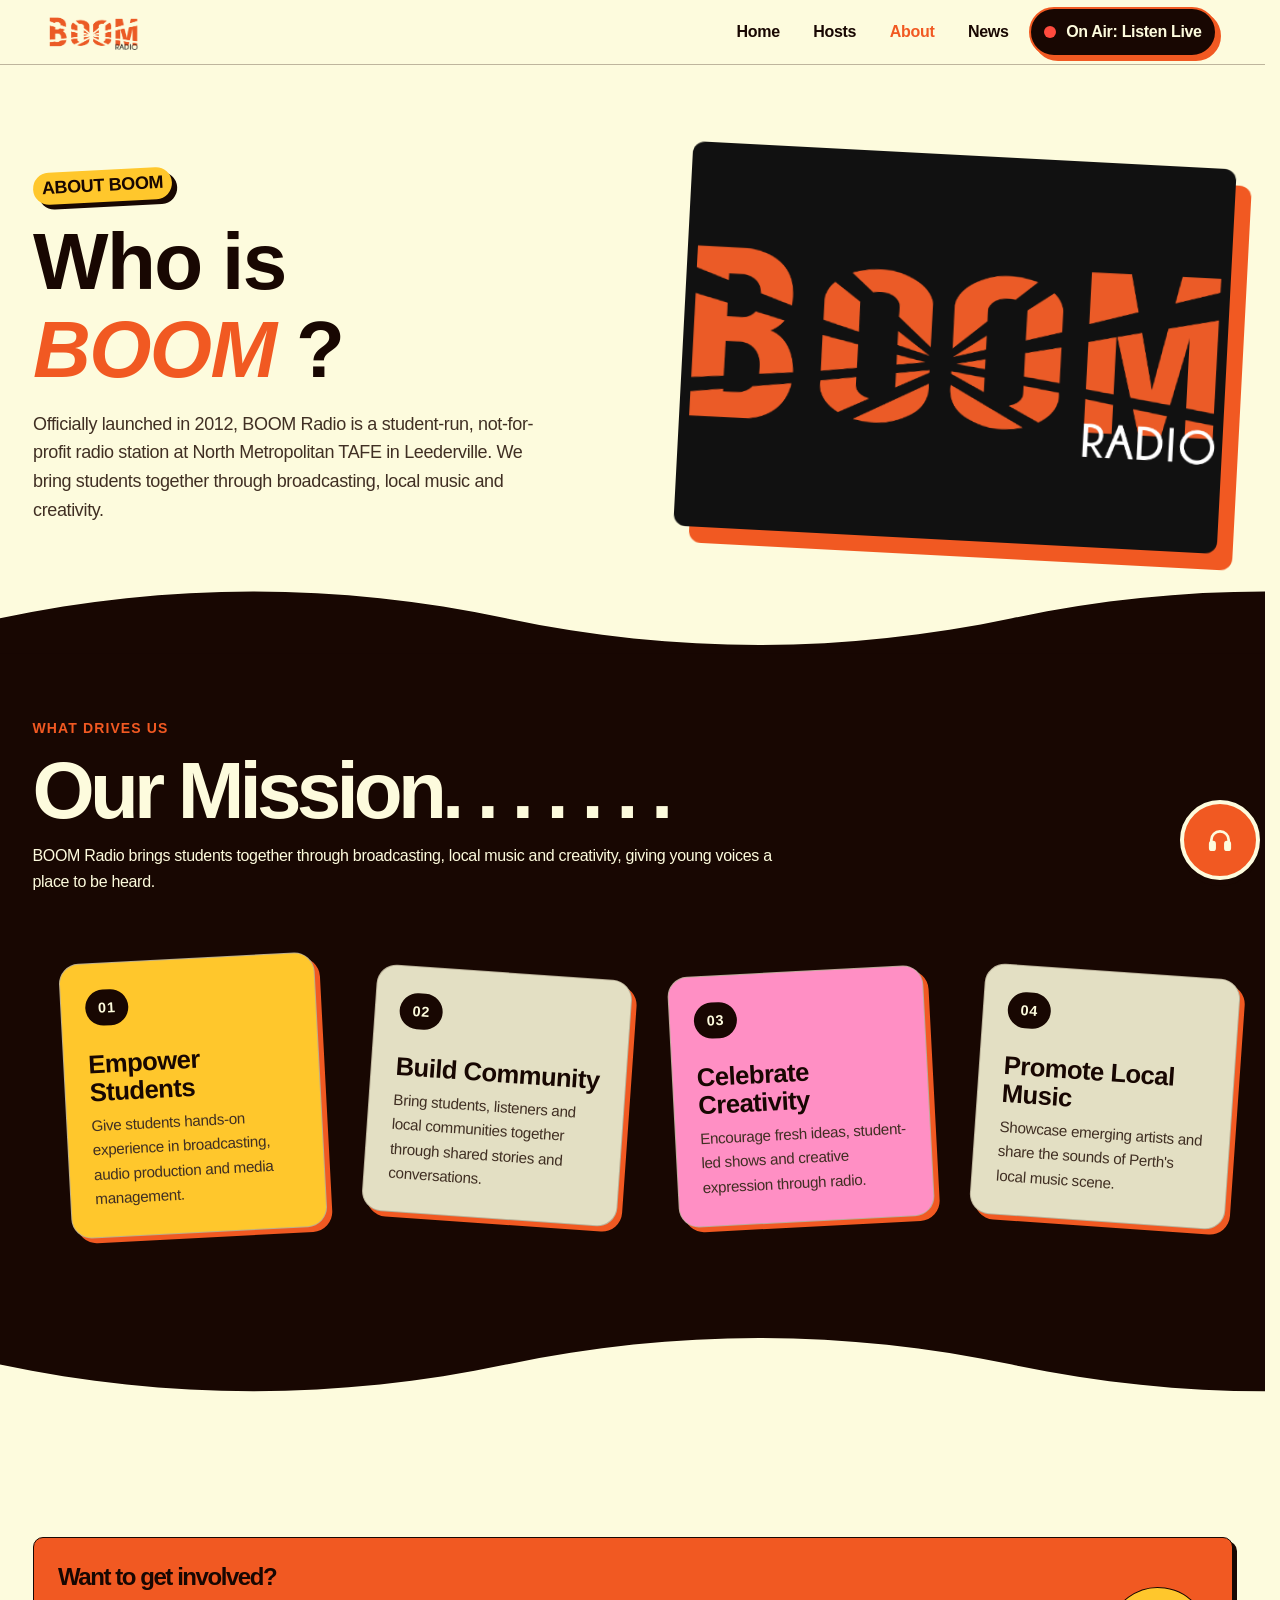
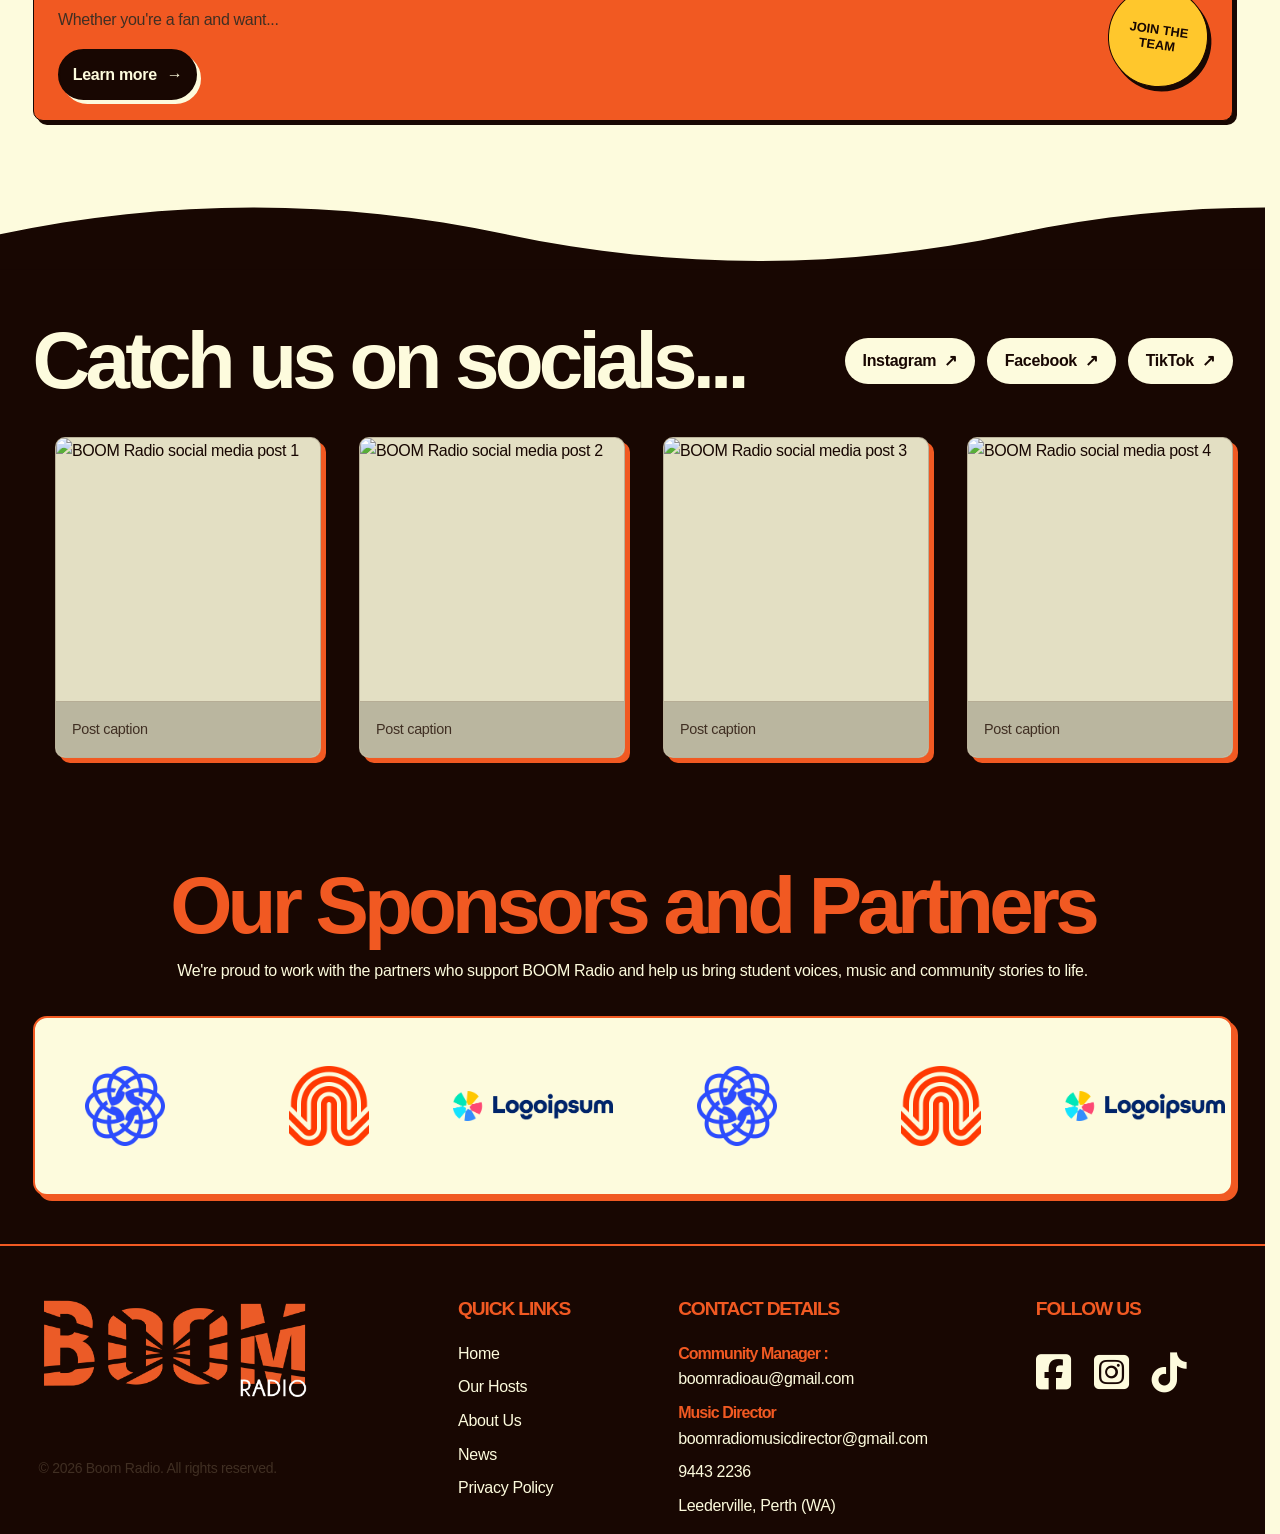
==== commit d1359f66: "Update about.html" ====
--- a/about.html
+++ b/about.html
@@ -130,9 +130,9 @@
                         </a>
                     </div>
 
-                    <a href="#" class="btn-general get-involved get-involved__circle">
+                    <!-- <a href="#" class="btn-general get-involved get-involved__circle">
                         <strong>JOIN THE<br>TEAM</strong>
-                    </a>
+                    </a> -->
                 </div>
     
                 <div class="get-involved get-involved__circle">
@@ -339,4 +339,4 @@
     <script src="js/radio.js"></script>
 </body>
 
-</html>+</html>
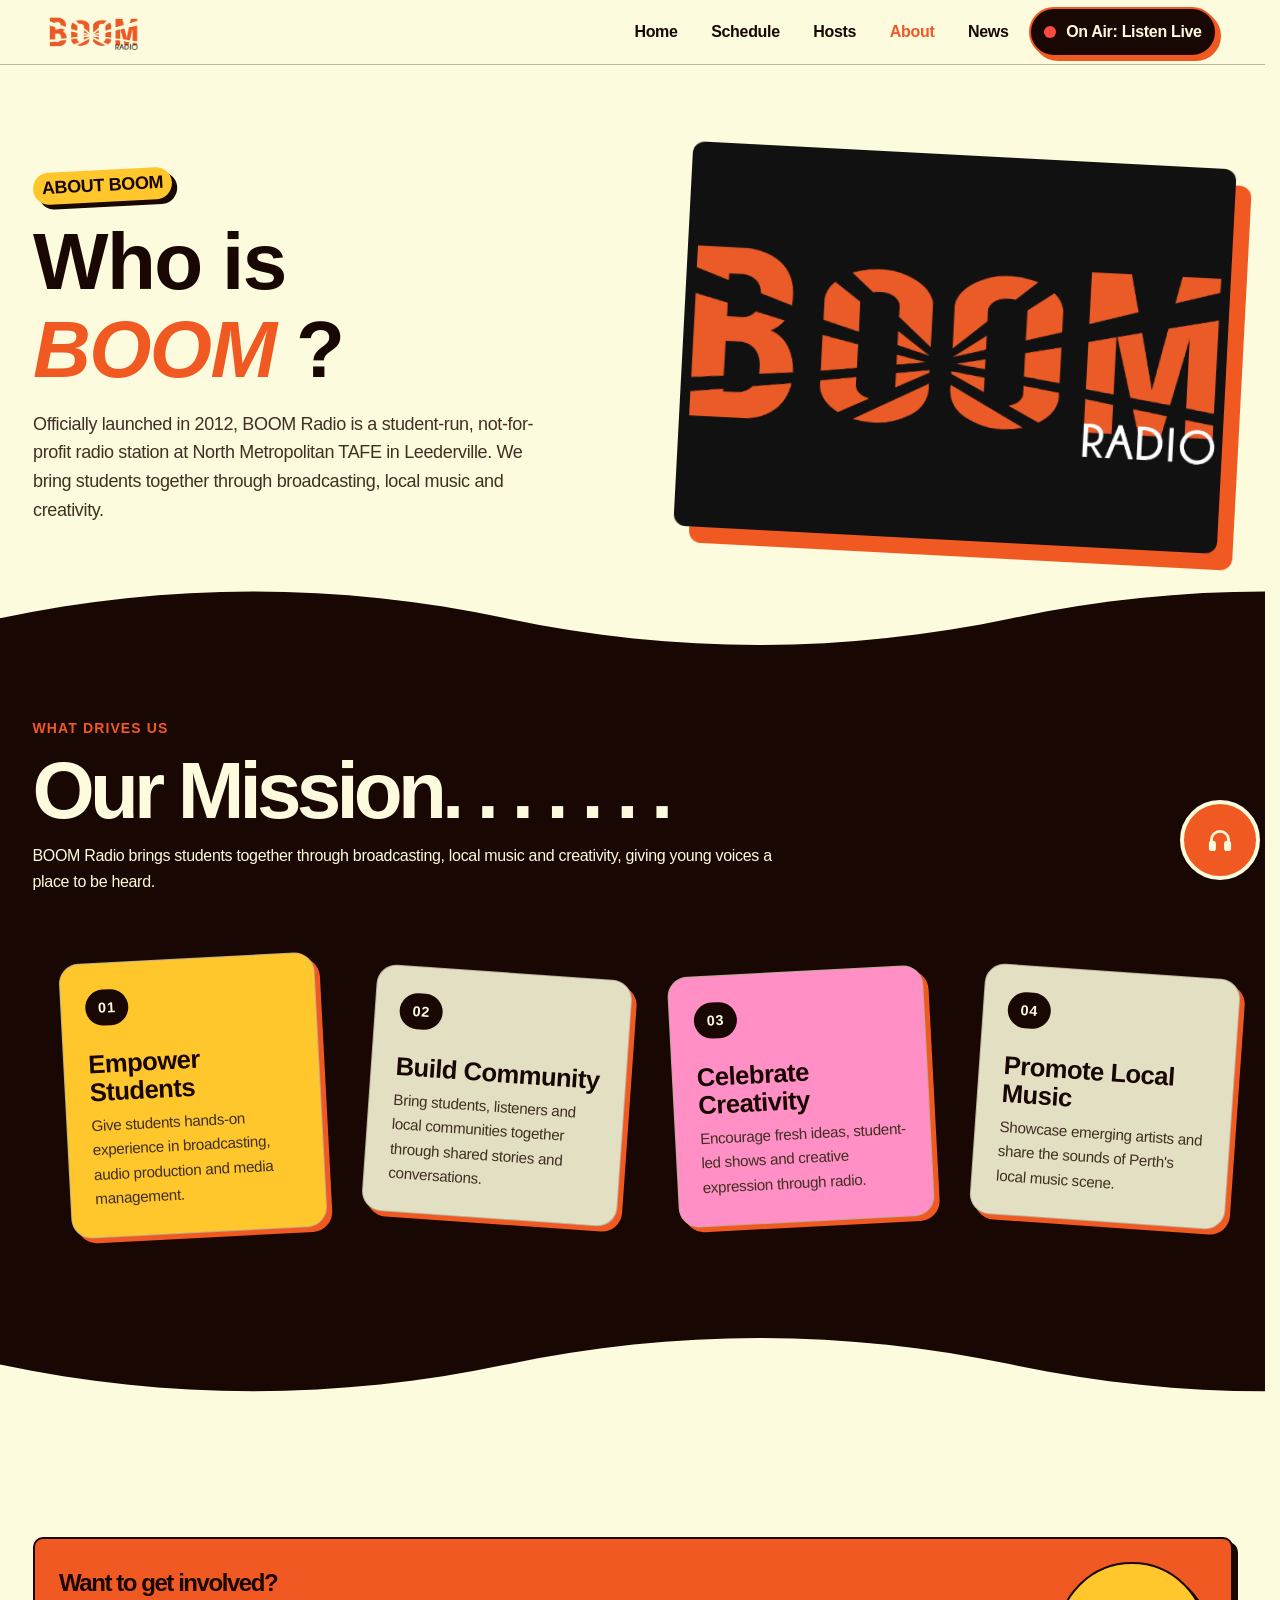
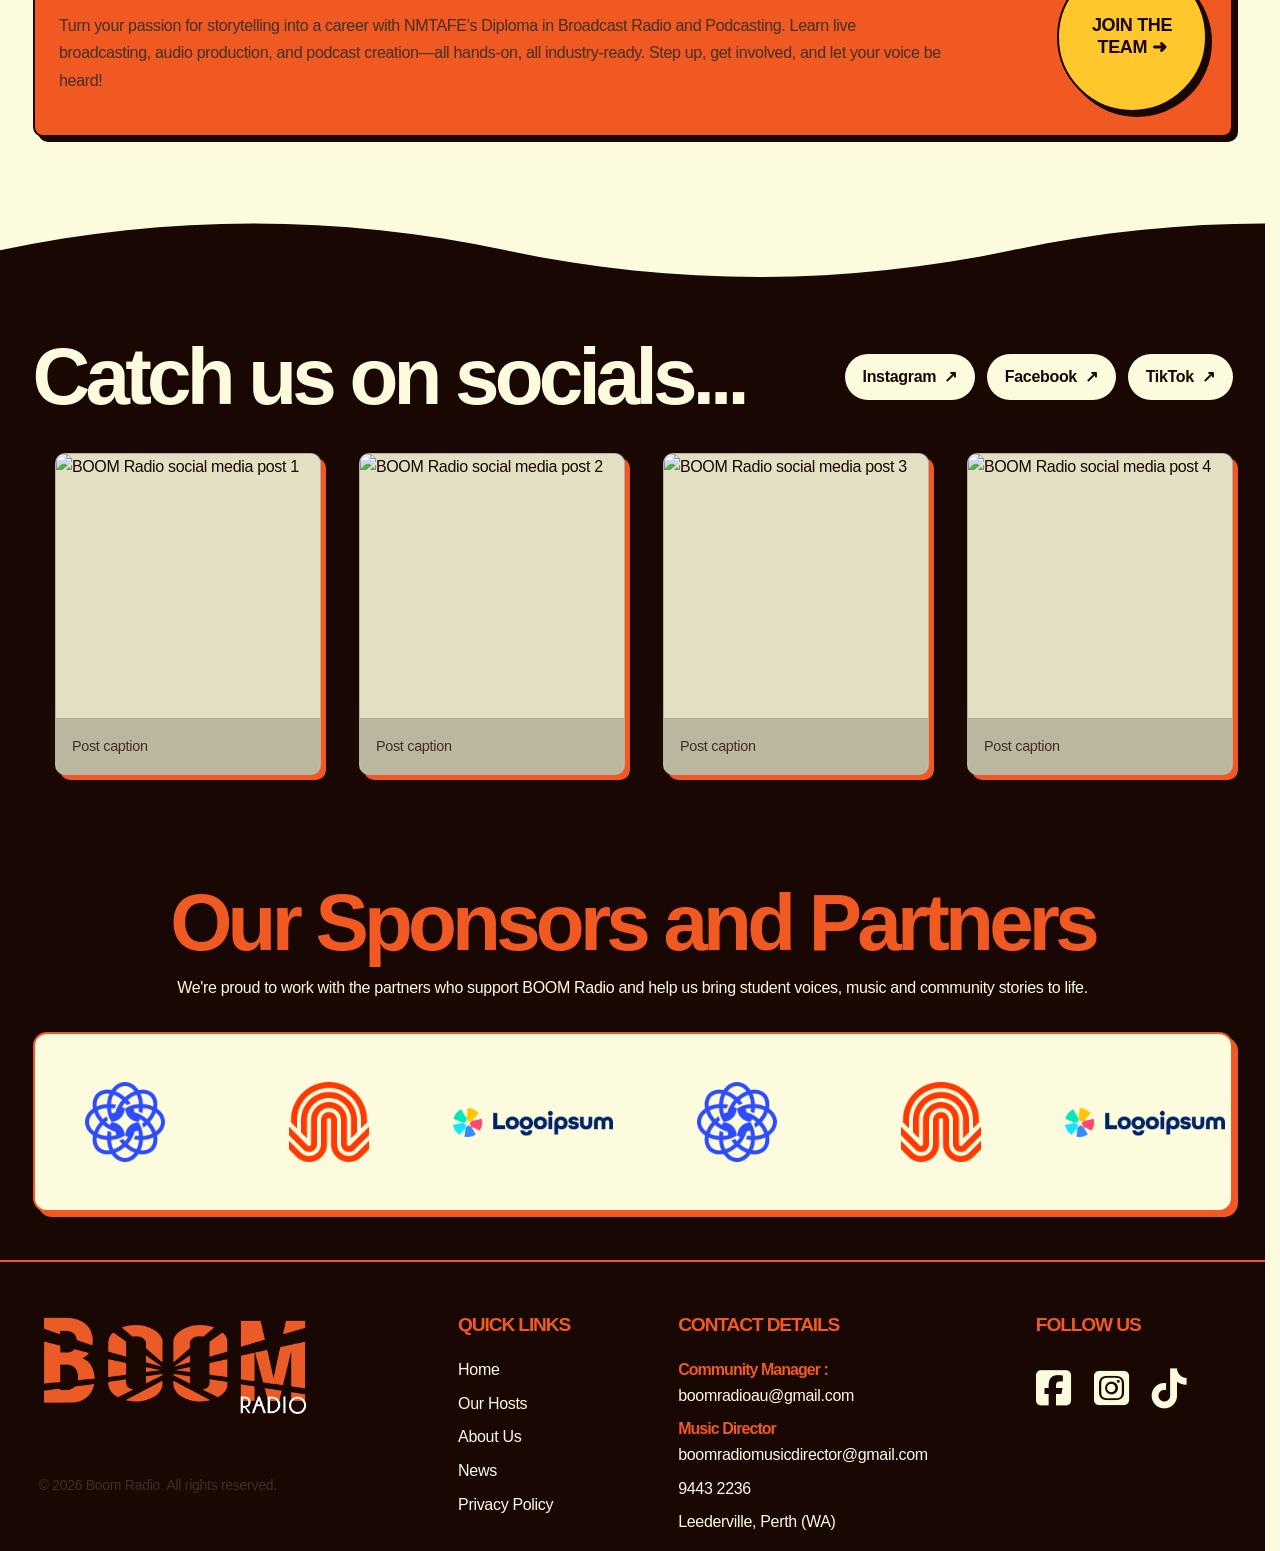
==== commit 25cf3c6c: "Changes from Class feedback Changed get involved section, updated nav to include both schedule and h" ====
--- a/about.html
+++ b/about.html
@@ -21,6 +21,7 @@
 </head>
 
 <body>
+    <a class="skip-link" href="#main">Skip to main content</a>
     <header class="site-header drawer-right">
         <div class="site-header__inner container">
             <a href="index.html" class="site-header__brand">
@@ -32,7 +33,8 @@
             </button>
             <nav id="site-nav" class="site-nav" popover aria-label="Main navigation">
                 <a href="index.html" class="site-nav__link">Home</a>
-                <a href="schedule.html" class="site-nav__link">Hosts</a>
+                <a href="schedule.html#main" class="site-nav__link">Schedule</a>
+                <a href="schedule.html#featured-title" class="site-nav__link">Hosts</a>
                 <a href="about.html" class="site-nav__link active">About</a>
                 <a href="news.html" class="site-nav__link">News</a>
                 <a href="#radio" class="btn-general btn-cta open-radio"><span class="dot"></span>On Air: Listen Live</a>
@@ -123,21 +125,20 @@
                 <li class="card stack get-involved">
                     <div>
                         <h2>Want to get involved?</h2>
-                        <p>Whether you're a fan and want...</p>
-
-                        <a href="https://www.northmetrotafe.wa.edu.au/courses/diploma-screen-and-media-broadcast-radio-and-podcasting" target="blank" class="btn-general btn-bg-dark">
+                        <p class="get-involved__content">
+                            Turn your passion for storytelling into a career with NMTAFE’s Diploma in Broadcast Radio and Podcasting. Learn live broadcasting, audio production, and podcast creation—all hands-on, all industry-ready. Step up, get involved, and let your voice be heard!
+                        </p>
+
+                        <!-- <a href="https://www.northmetrotafe.wa.edu.au/courses/diploma-screen-and-media-broadcast-radio-and-podcasting" target="blank" class="btn-general btn-bg-dark">
                             Learn more <span class="arrow" aria-hidden="true">→</span>
-                        </a>
+                        </a> -->
                     </div>
-
-                    <!-- <a href="#" class="btn-general get-involved get-involved__circle">
-                        <strong>JOIN THE<br>TEAM</strong>
-                    </a> -->
-                </div>
-    
-                <div class="get-involved get-involved__circle">
+                    <a class="get-involved__circle btn-general" href="https://www.northmetrotafe.wa.edu.au/courses/diploma-screen-and-media-broadcast-radio-and-podcasting" taget="blank" class="btn-general get-involved get-involved__circle">
+                        <strong>JOIN THE<br>TEAM <span class="arrow" aria-hidden="true">➜</span></strong>
+                    </a>
+                <!-- <div class="get-involved get-involved__circle">
                     <strong>JOIN THE<br>TEAM</strong>
-                </div>
+                </div> -->
             </li>
         </ul>
     </section>
@@ -291,7 +292,7 @@
                 <h3>QUICK LINKS</h3>
                 <nav class="site-footer__nav" aria-labelledby="Footer navigation">
                     <a href="index.html">Home</a>
-                    <a href="scehdule.html">Our Hosts</a>
+                    <a href="schedule.html">Our Hosts</a>
                     <a href="about.html">About Us</a>
                     <a href="news.html">News</a>
                     <a href="#">Privacy Policy</a>
--- a/css/custom.css
+++ b/css/custom.css
@@ -1280,6 +1280,7 @@
 
   /* Get Involved Card */
   .get-involved {
+    height: 200px;
     display: flex;
     flex-direction: row;
     align-items: center;
@@ -1288,9 +1289,9 @@
     padding: 1.25rem 1.5rem;
     background: var(--color-accent);
     color: var(--color-text);
-    border: 1px solid var(--color-text);
+    border: 2px solid var(--color-text);
     border-radius: 10px;
-    box-shadow: 4px 4px 0 var(--color-text);
+    box-shadow: 5px 5px 0 var(--color-text);
 
   }
 
@@ -1298,31 +1299,46 @@
     margin-bottom: 0.6rem;
   }
 
-  .get-involved p {
+  .get-involved__content {
     margin-bottom: 1rem;
+    max-width: 100ch;
   }
 
   /* Circular Join the Team button */
-  .get-involved .get-involved__circle {
-    flex: 0 0 100px;
-    width: 100px;
-    height: 100px;
+  .get-involved__circle.btn-general,
+  .get-involved__circle.btn-general:hover,
+  .get-involved__circle.btn-general:focus-visible,
+  .get-involved__circle.btn-general:active {
+    margin: 0;
     padding: 0;
-    display: inline-flex;
-    align-items: center;
+    filter: none;
+  }
+
+  .get-involved__circle.btn-general {
+    box-sizing: border-box;
+    width: 150px;
+    height: 150px;
+    vertical-align: top;
     justify-content: center;
     border-radius: 50%;
     text-align: center;
-    font-size: 0.8rem;
+    font-size: 1.125rem;
     line-height: 1.2;
-    transform: rotate(8deg);
-    transition: transform 0.25s ease;
-    background-color: var(--color-accent__three);
-  }
-
-
-  .get-involved .get-involved__circle:hover {
-    transform: rotate(0deg) scale(1.05);
+    transition: transform .15s ease, box-shadow .15s ease;
+    background: var(--color-accent__three);
+    box-shadow: 5px 5px 0 var(--color-text);
+    border: 2px solid var(--color-text);
+  }
+
+  .get-involved__circle.btn-general:hover {
+    transform: translate(3px, 3px);
+    box-shadow: 2px 2px 0 var(--color-text);
+  }
+
+
+  .get-involved__circle.btn-general:active {
+    transform: translate(5px, 5px);
+    box-shadow: 0 0 0 var(--color-text);
   }
 
   .get-involved-section {
@@ -2022,6 +2038,7 @@
     object-position: center;
     border-radius: var(--radius);
     background: var(--color-text);
+    min-width: 0;
   }
 
   @media (max-width: 840px) {
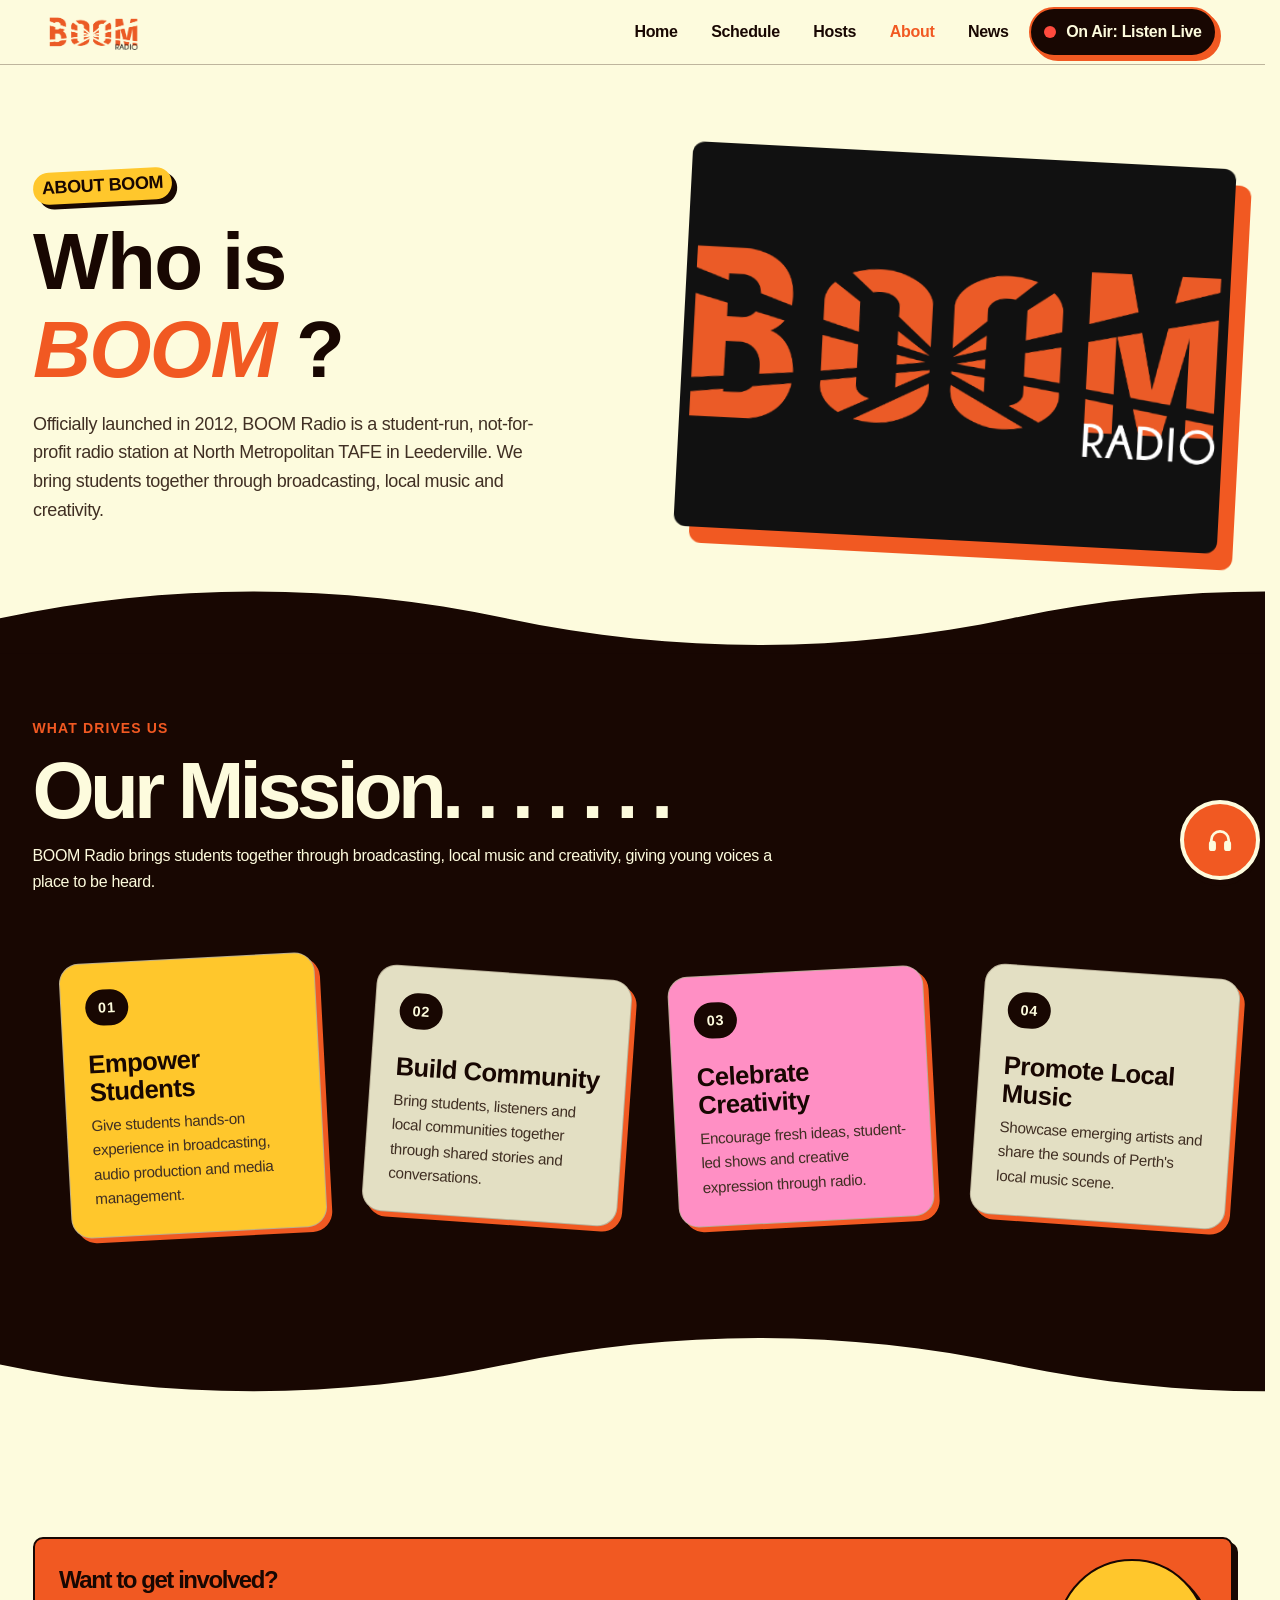
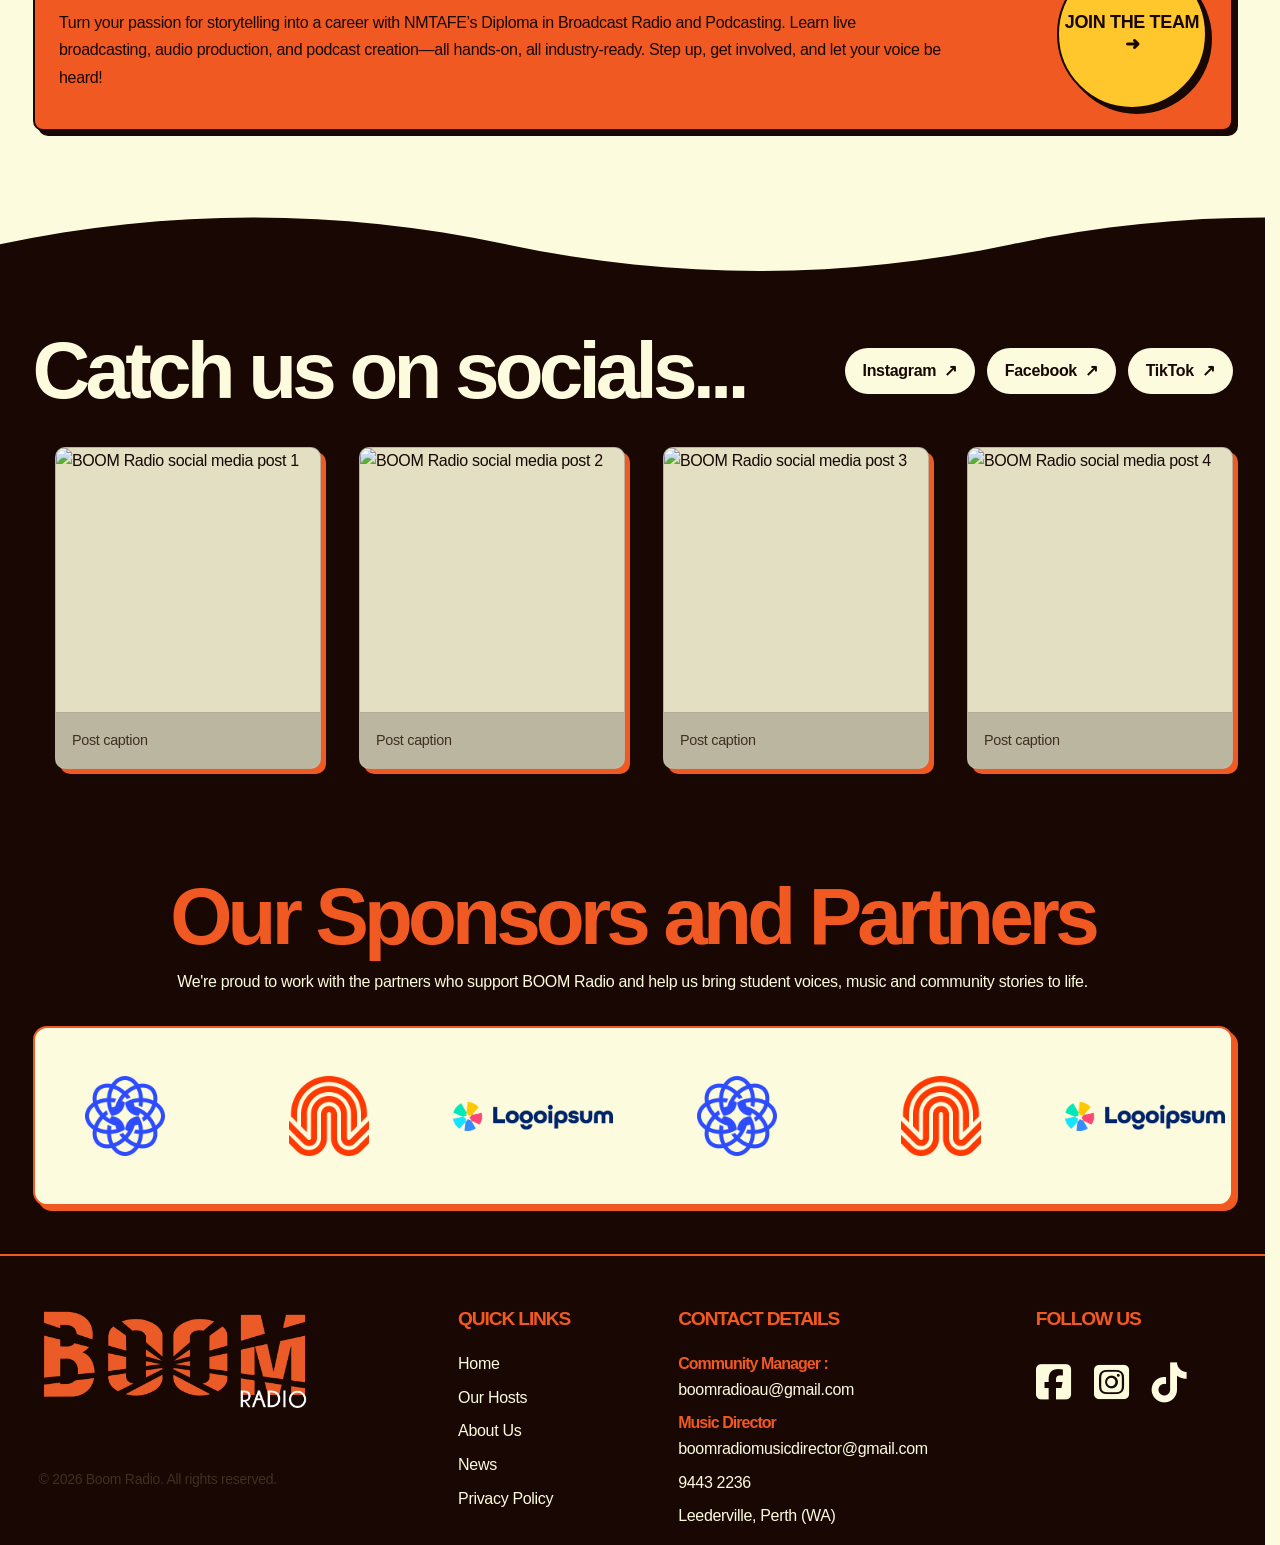
==== commit 9daf1916: "Changes as per feedback from nicolas" ====
--- a/about.html
+++ b/about.html
@@ -4,6 +4,8 @@
 <head>
     <meta charset="UTF-8">
     <meta name="viewport" content="width=device-width, initial-scale=1.0">
+    <meta name="description"
+        content="Learn about BOOM Radio, a student-run community radio station supporting local music, creativity and emerging talent in Perth.">
     <link rel="stylesheet" href="css/reset.css">
     <link rel="stylesheet" href="css/core.css">
     <link rel="stylesheet" href="https://cdnjs.cloudflare.com/ajax/libs/font-awesome/6.5.2/css/all.min.css">
@@ -17,6 +19,7 @@
     <link rel="stylesheet" href="css/components/badge.css">
 
     <link rel="stylesheet" href="css/custom.css">
+    <link rel="icon" type="image/png" href="img/boom-black.png">
     <title>BOOM Radio</title>
 </head>
 
@@ -133,8 +136,8 @@
                             Learn more <span class="arrow" aria-hidden="true">→</span>
                         </a> -->
                     </div>
-                    <a class="get-involved__circle btn-general" href="https://www.northmetrotafe.wa.edu.au/courses/diploma-screen-and-media-broadcast-radio-and-podcasting" taget="blank" class="btn-general get-involved get-involved__circle">
-                        <strong>JOIN THE<br>TEAM <span class="arrow" aria-hidden="true">➜</span></strong>
+                    <a class="get-involved__circle btn-general get-involved" href="https://www.northmetrotafe.wa.edu.au/courses/diploma-screen-and-media-broadcast-radio-and-podcasting" target="blank" >
+                        <strong>JOIN THE TEAM <span class="arrow" aria-hidden="true">➜</span></strong>
                     </a>
                 <!-- <div class="get-involved get-involved__circle">
                     <strong>JOIN THE<br>TEAM</strong>
@@ -284,7 +287,7 @@
 
     <footer class="site-footer">
         <div class="container site-footer__content cluster">
-            <section class="footer-block stack">
+            <section class="footer-block stack" aria-label="Logo & Copyright">
                 <img class="site-footer__logo" src="img/boom-white.png" alt="Site logo">
                 <p class="site-footer__copyright">&copy; 2026 Boom Radio. All rights reserved.</p>
             </section>
--- a/css/custom.css
+++ b/css/custom.css
@@ -1280,7 +1280,7 @@
 
   /* Get Involved Card */
   .get-involved {
-    height: 200px;
+    height: auto;
     display: flex;
     flex-direction: row;
     align-items: center;
@@ -1297,6 +1297,10 @@
 
   .get-involved h2 {
     margin-bottom: 0.6rem;
+  }
+
+  .get-involved p {
+    color: var(--color-text);
   }
 
   .get-involved__content {
@@ -1345,8 +1349,20 @@
     margin-bottom: 100px;
   }
 
-
-  @media (max-width: 480px) {
+  @media (max-width: 850px) {
+    .get-involved {
+      flex-direction: column;
+    }
+
+    .get-involved__circle.btn-general {
+      border-radius: var(--radius);
+      height: var(--space-12);
+      width: 100%;
+      padding-block: var(--space-2);
+    }
+  }
+
+  /* @media (max-width: 480px) {
     .get-involved {
       gap: 0.75rem;
       padding: 1rem;
@@ -1358,7 +1374,7 @@
       height: 78px;
       font-size: 0.7rem;
     }
-  }
+  } */
 
 
   .social-section {
@@ -1405,7 +1421,7 @@
   .social-section__link:hover,
   .social-section__link:focus-visible {
     background-color: var(--color-accent);
-    border-color: var(--color-accent);
+    /* border-color: var(--color-accent); */
     color: var(--color-bg);
   }
 
@@ -1932,6 +1948,16 @@
     min-width: 0;
   }
 
+  @media (max-width: 675px) {
+    .site-news__last {
+      flex-direction: column;
+    }
+
+    .section-latest__btn {
+      justify-content: flex-end;
+    }
+  }
+
   .latest-news__img {
     flex: 1;
     max-height: 500px;
@@ -1962,6 +1988,7 @@
   .section-latest__incerpt {
     color: var(--color-bg);
     padding-block-start: var(--space-12);
+    margin-block-end: var(--space-12);
   }
 
   .section-latest__content {
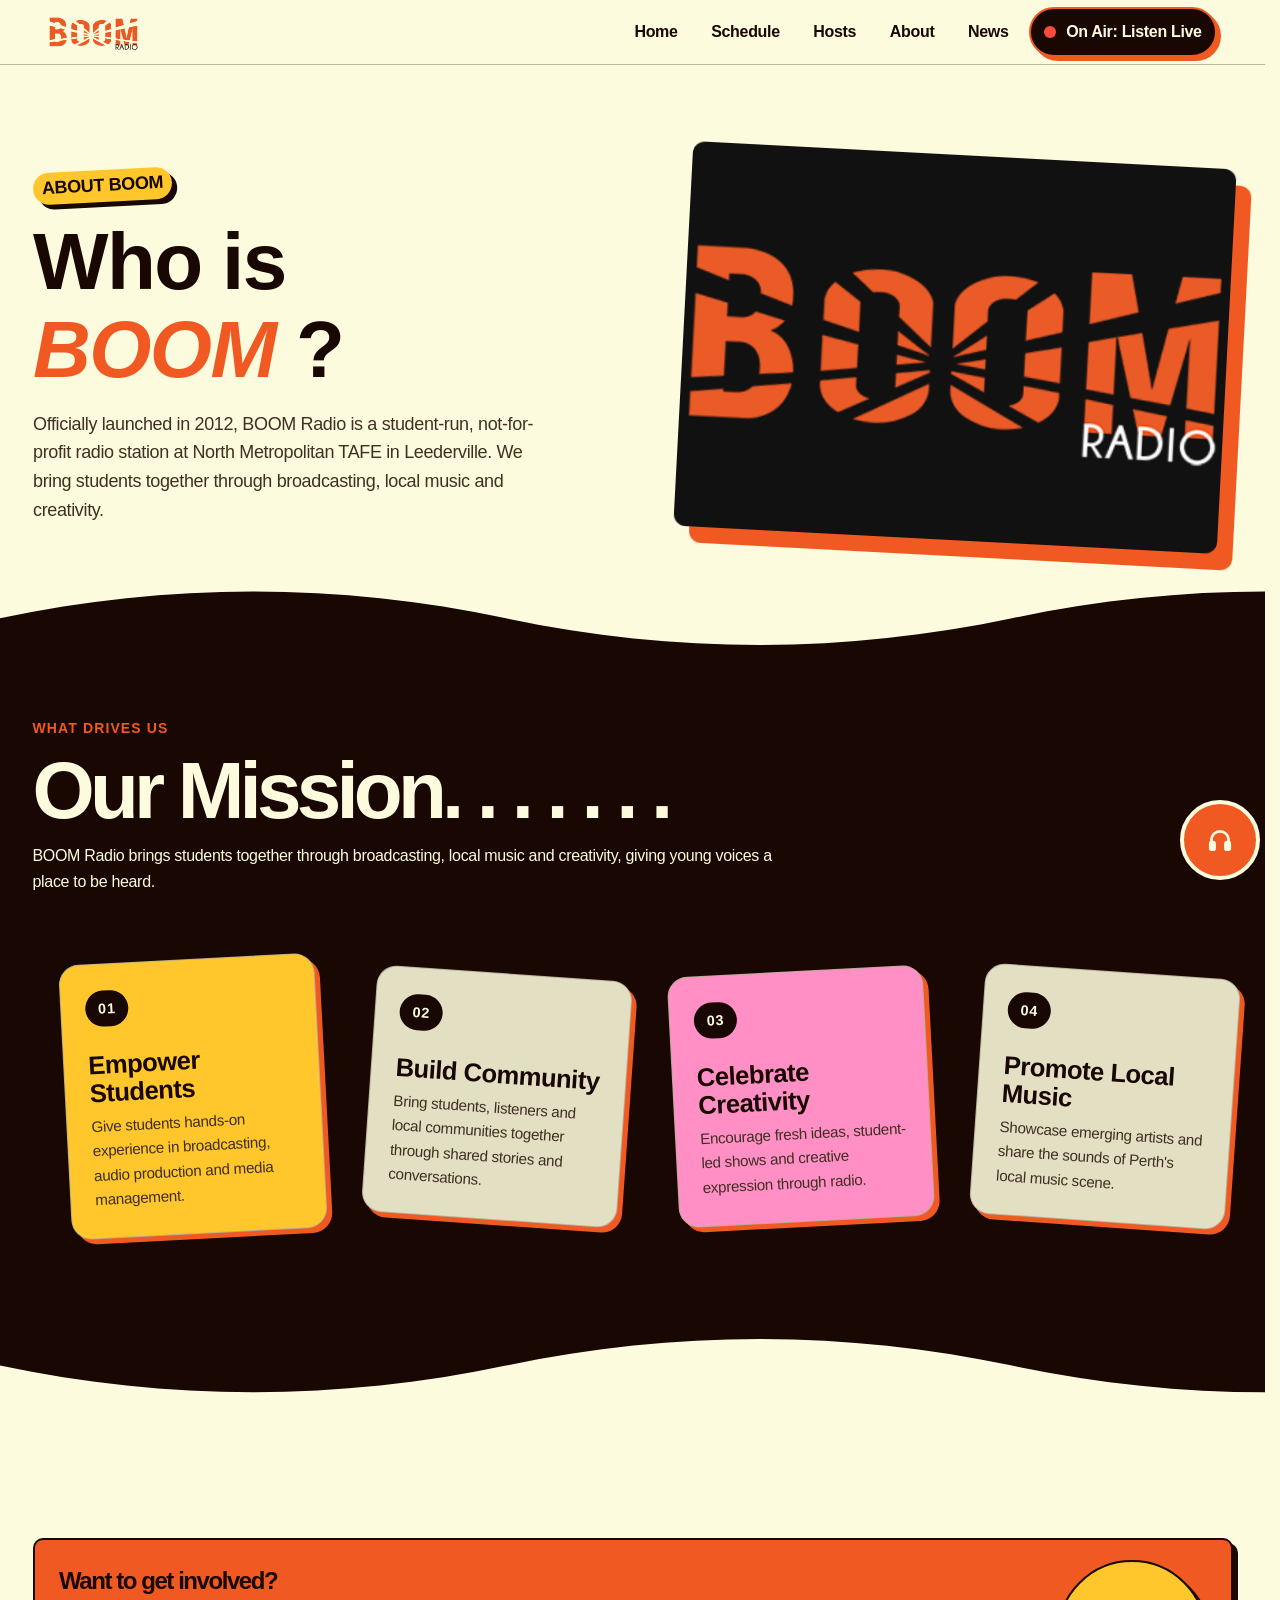
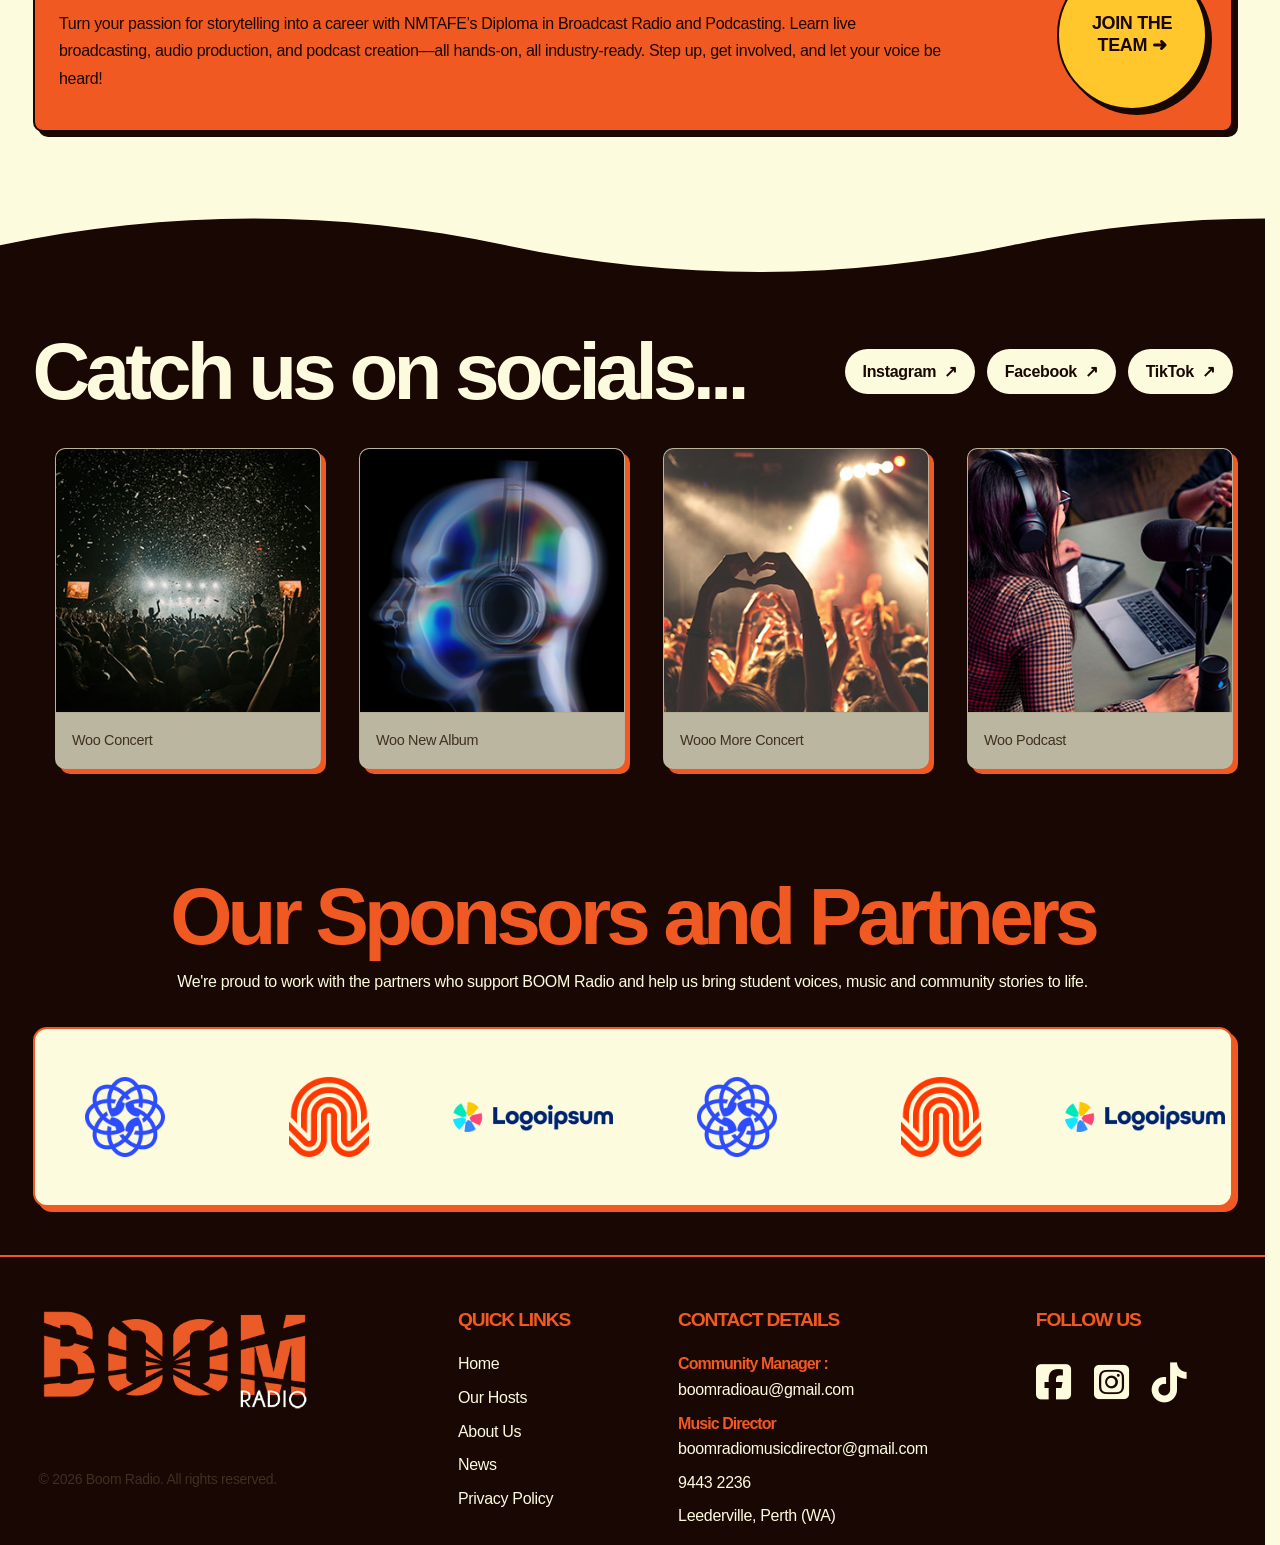
==== commit 45baa5c2: "Updating to newer html + css" ====
--- a/about.html
+++ b/about.html
@@ -4,8 +4,6 @@
 <head>
     <meta charset="UTF-8">
     <meta name="viewport" content="width=device-width, initial-scale=1.0">
-    <meta name="description"
-        content="Learn about BOOM Radio, a student-run community radio station supporting local music, creativity and emerging talent in Perth.">
     <link rel="stylesheet" href="css/reset.css">
     <link rel="stylesheet" href="css/core.css">
     <link rel="stylesheet" href="https://cdnjs.cloudflare.com/ajax/libs/font-awesome/6.5.2/css/all.min.css">
@@ -20,7 +18,7 @@
 
     <link rel="stylesheet" href="css/custom.css">
     <link rel="icon" type="image/png" href="img/boom-black.png">
-    <title>BOOM Radio</title>
+    <title>About Us | BOOM Radio</title>
 </head>
 
 <body>
@@ -38,7 +36,7 @@
                 <a href="index.html" class="site-nav__link">Home</a>
                 <a href="schedule.html#main" class="site-nav__link">Schedule</a>
                 <a href="schedule.html#featured-title" class="site-nav__link">Hosts</a>
-                <a href="about.html" class="site-nav__link active">About</a>
+                <a href="about.html" class="site-nav__link ">About</a>
                 <a href="news.html" class="site-nav__link">News</a>
                 <a href="#radio" class="btn-general btn-cta open-radio"><span class="dot"></span>On Air: Listen Live</a>
             </nav>
@@ -130,18 +128,12 @@
                         <h2>Want to get involved?</h2>
                         <p class="get-involved__content">
                             Turn your passion for storytelling into a career with NMTAFE’s Diploma in Broadcast Radio and Podcasting. Learn live broadcasting, audio production, and podcast creation—all hands-on, all industry-ready. Step up, get involved, and let your voice be heard!
-                        </p>
-
-                        <!-- <a href="https://www.northmetrotafe.wa.edu.au/courses/diploma-screen-and-media-broadcast-radio-and-podcasting" target="blank" class="btn-general btn-bg-dark">
-                            Learn more <span class="arrow" aria-hidden="true">→</span>
-                        </a> -->
+                        </p>                        
                     </div>
-                    <a class="get-involved__circle btn-general get-involved" href="https://www.northmetrotafe.wa.edu.au/courses/diploma-screen-and-media-broadcast-radio-and-podcasting" target="blank" >
-                        <strong>JOIN THE TEAM <span class="arrow" aria-hidden="true">➜</span></strong>
-                    </a>
-                <!-- <div class="get-involved get-involved__circle">
-                    <strong>JOIN THE<br>TEAM</strong>
-                </div> -->
+                    <a class="get-involved__circle btn-general btn-general get-involved get-involved__circle" href="https://www.northmetrotafe.wa.edu.au/courses/diploma-screen-and-media-broadcast-radio-and-podcasting" target="blank" >
+                        <strong>JOIN THE <br class="desktop-break">TEAM <span class="arrow" aria-hidden="true">➜</span></strong>
+                    </a>
+               
             </li>
         </ul>
     </section>
@@ -174,34 +166,34 @@
 
                     <a href="#" class="media-gallery__item social-card">
                         <div class="media-gallery__frame media-gallery__frame--square">
-                            <img class="media-gallery__image" src="img/social/post-1.jpg"
+                            <img class="media-gallery__image" src="img/post-1.jpg"
                                 alt="BOOM Radio social media post 1">
                         </div>
-                        <span class="media-gallery__caption">Post caption</span>
+                        <span class="media-gallery__caption">Woo Concert</span>
                     </a>
 
                     <a href="#" class="media-gallery__item social-card">
                         <div class="media-gallery__frame media-gallery__frame--square">
-                            <img class="media-gallery__image" src="img/social/post-2.jpg"
+                            <img class="media-gallery__image" src="img/post-2.jpg"
                                 alt="BOOM Radio social media post 2">
                         </div>
-                        <span class="media-gallery__caption">Post caption</span>
+                        <span class="media-gallery__caption">Woo New Album</span>
                     </a>
 
                     <a href="#" class="media-gallery__item social-card">
                         <div class="media-gallery__frame media-gallery__frame--square">
-                            <img class="media-gallery__image" src="img/social/post-3.jpg"
+                            <img class="media-gallery__image" src="img/post-3.jpg"
                                 alt="BOOM Radio social media post 3">
                         </div>
-                        <span class="media-gallery__caption">Post caption</span>
+                        <span class="media-gallery__caption">Wooo More Concert</span>
                     </a>
 
                     <a href="#" class="media-gallery__item social-card">
                         <div class="media-gallery__frame media-gallery__frame--square">
-                            <img class="media-gallery__image" src="img/social/post-4.jpg"
+                            <img class="media-gallery__image" src="img/post-4.jpg"
                                 alt="BOOM Radio social media post 4">
                         </div>
-                        <span class="media-gallery__caption">Post caption</span>
+                        <span class="media-gallery__caption">Woo Podcast</span>
                     </a>
 
                 </div>
@@ -339,8 +331,9 @@
                 allow="autoplay"></iframe>
         </div>
     </footer>
-    <script src="js/carousel-arrow-addon.js"></script>
-    <script src="js/radio.js"></script>
+    <script src="js/carousel-arrow-addon.js" defer></script>
+    <script src="js/carousel-autoplay-addon.js" defer></script>
+    <script src="js/radio.js" defer></script>
 </body>
 
 </html>
--- a/css/custom.css
+++ b/css/custom.css
@@ -408,6 +408,9 @@
 
   #site-nav {
     background: var(--color-bg);
+  }
+  .site-header__toggle:hover{
+    color: var(--color-text);
   }
 
   /* -----------------------------------------------------------
@@ -1359,7 +1362,12 @@
       height: var(--space-12);
       width: 100%;
       padding-block: var(--space-2);
-    }
+      white-space: nowrap;  
+    
+    }
+         .desktop-break {
+           display: none;
+         }
   }
 
   /* @media (max-width: 480px) {
@@ -2092,6 +2100,12 @@
   .text-black {
     color: var(--color-text);
   }
+    @media (max-width: 850px) {
+      .archive-teaser {
+        text-align: center;
+        align-items: center;
+      }
+    }
 
   /* -----------------------------------------------------------
                 BLOG / PAGE.PHP - ANDY
